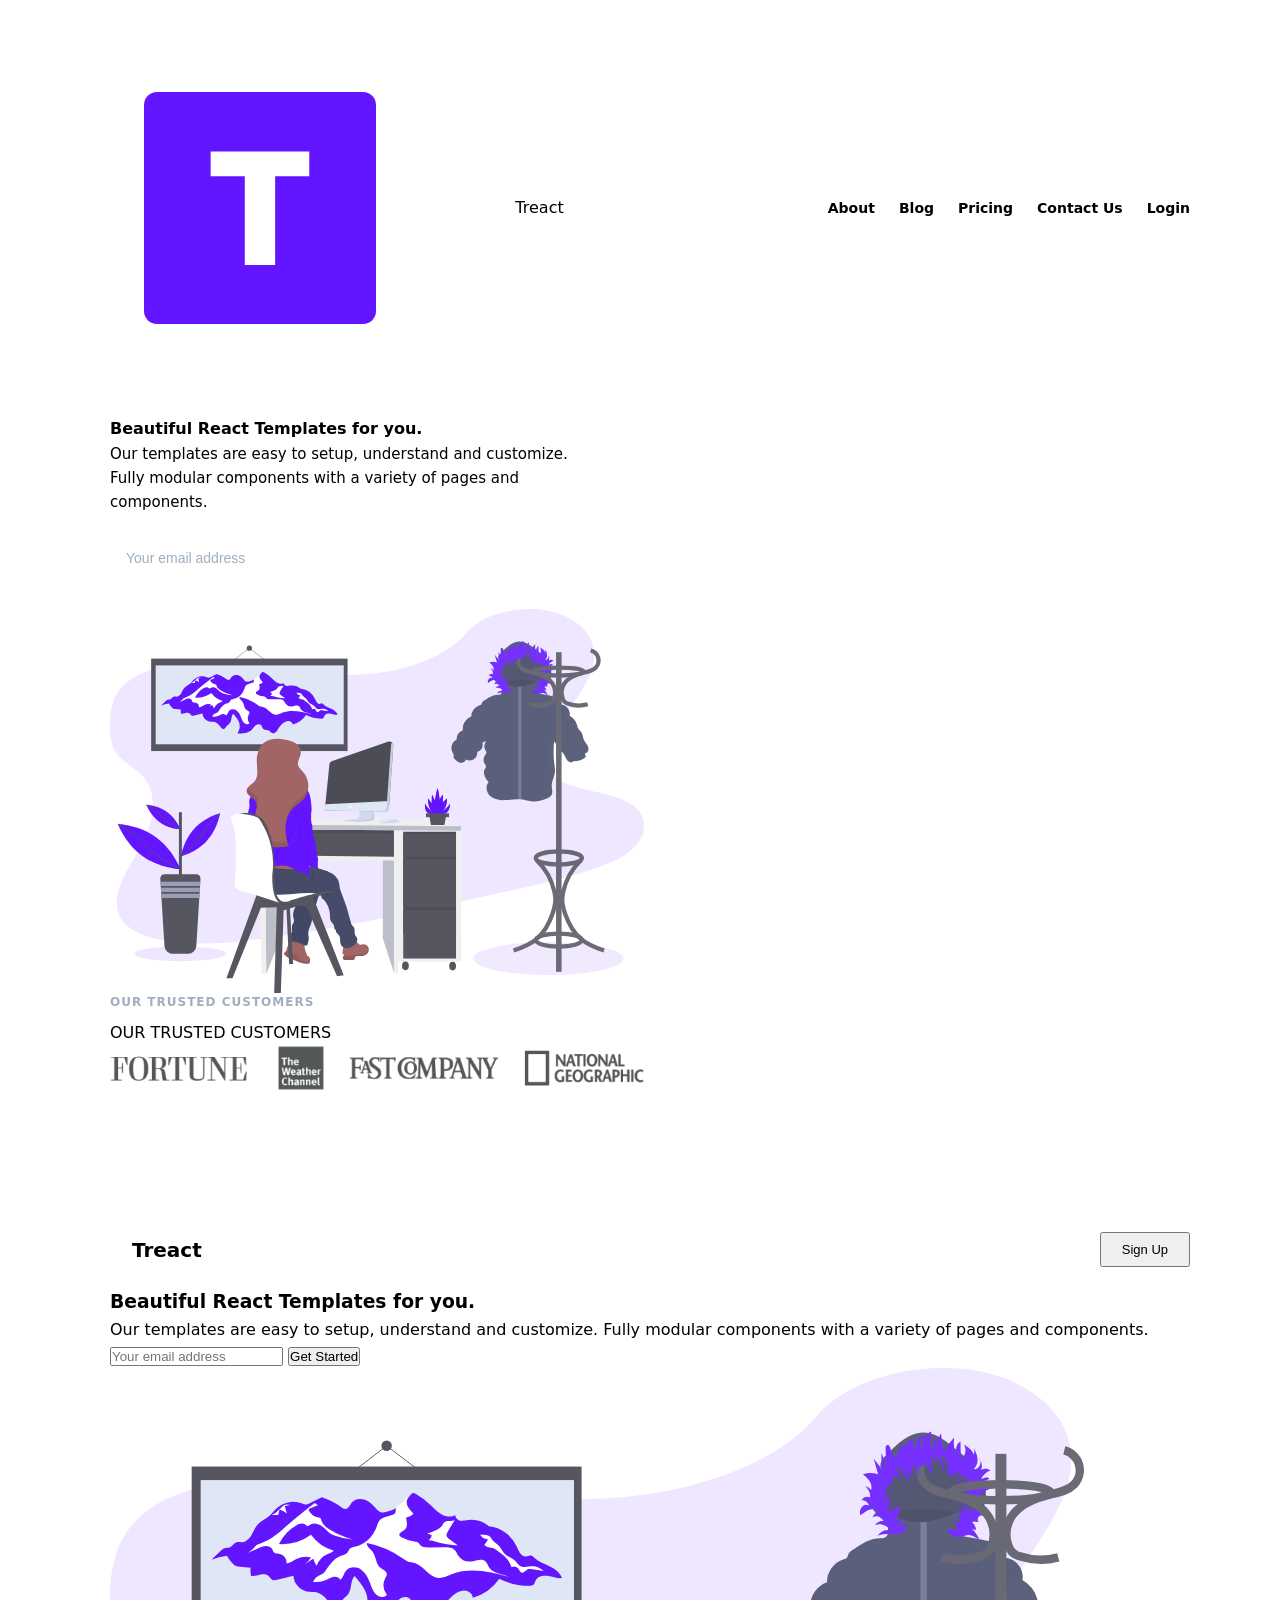
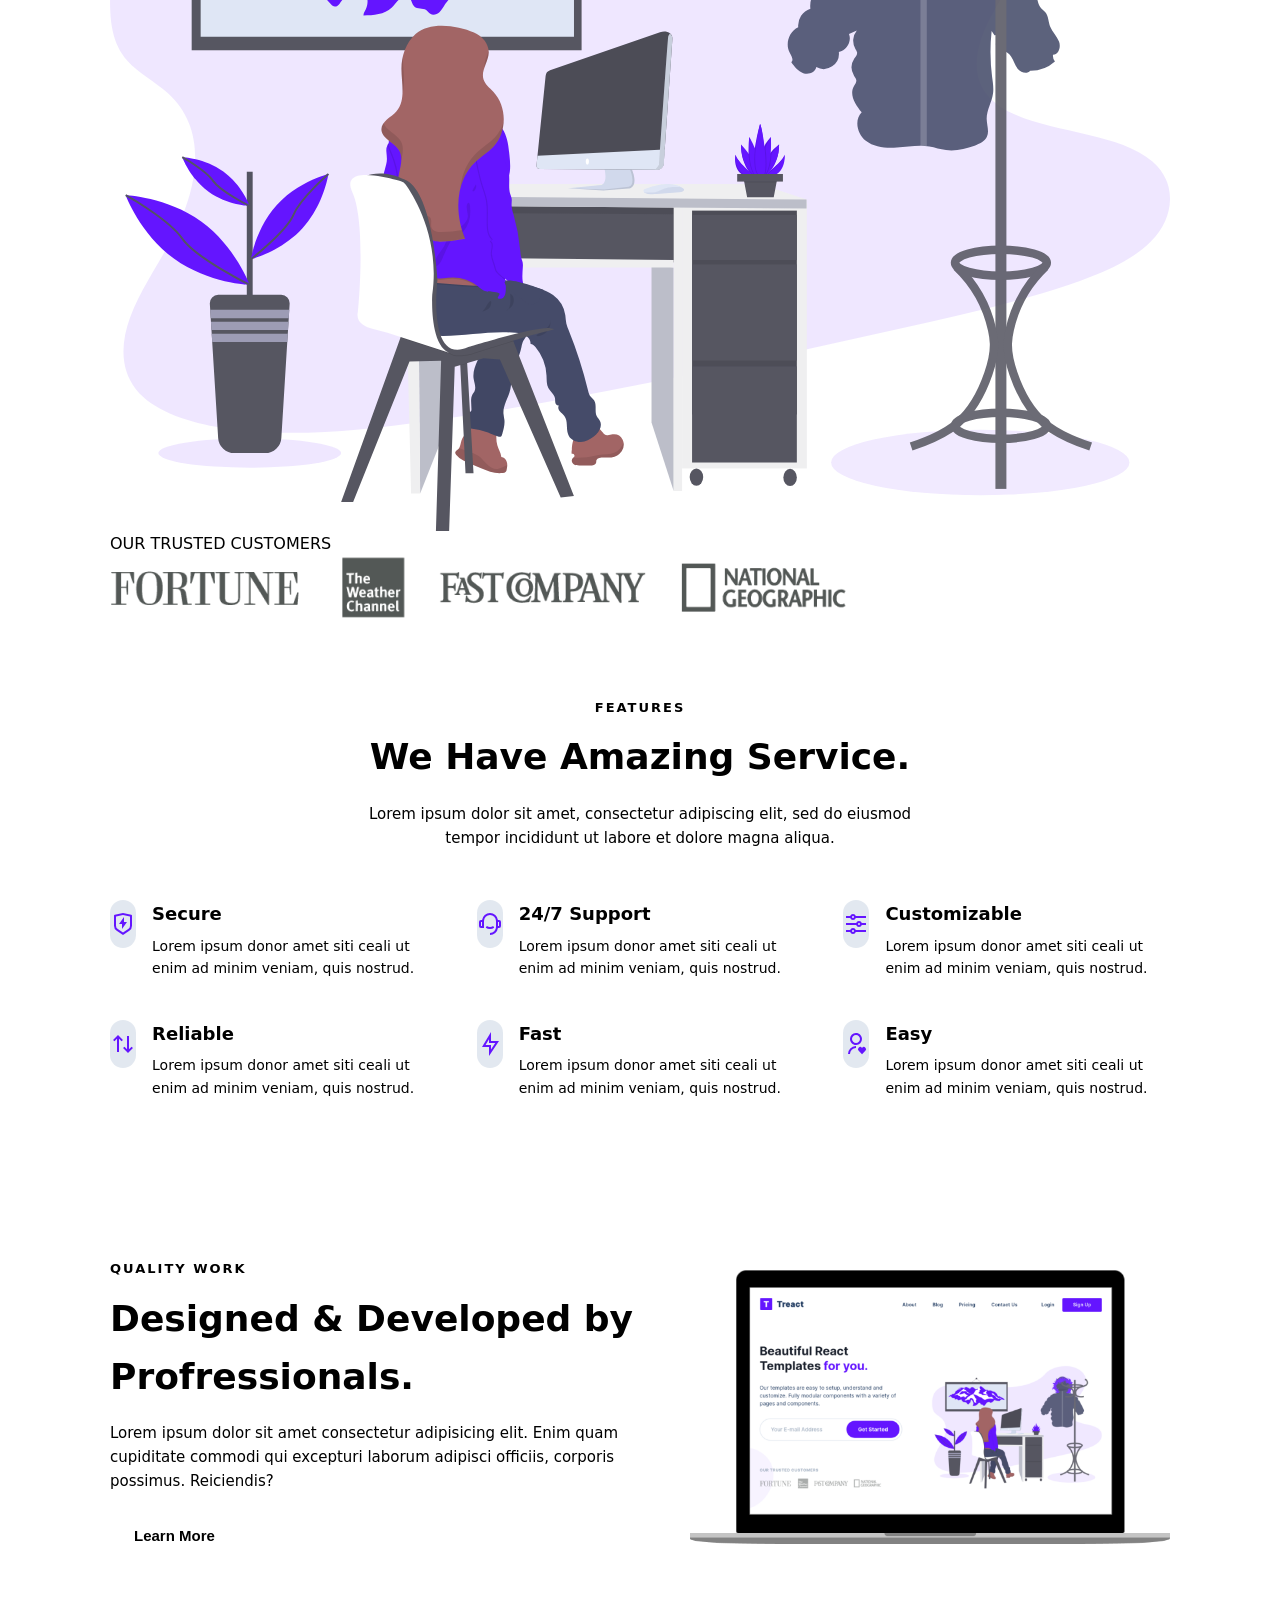
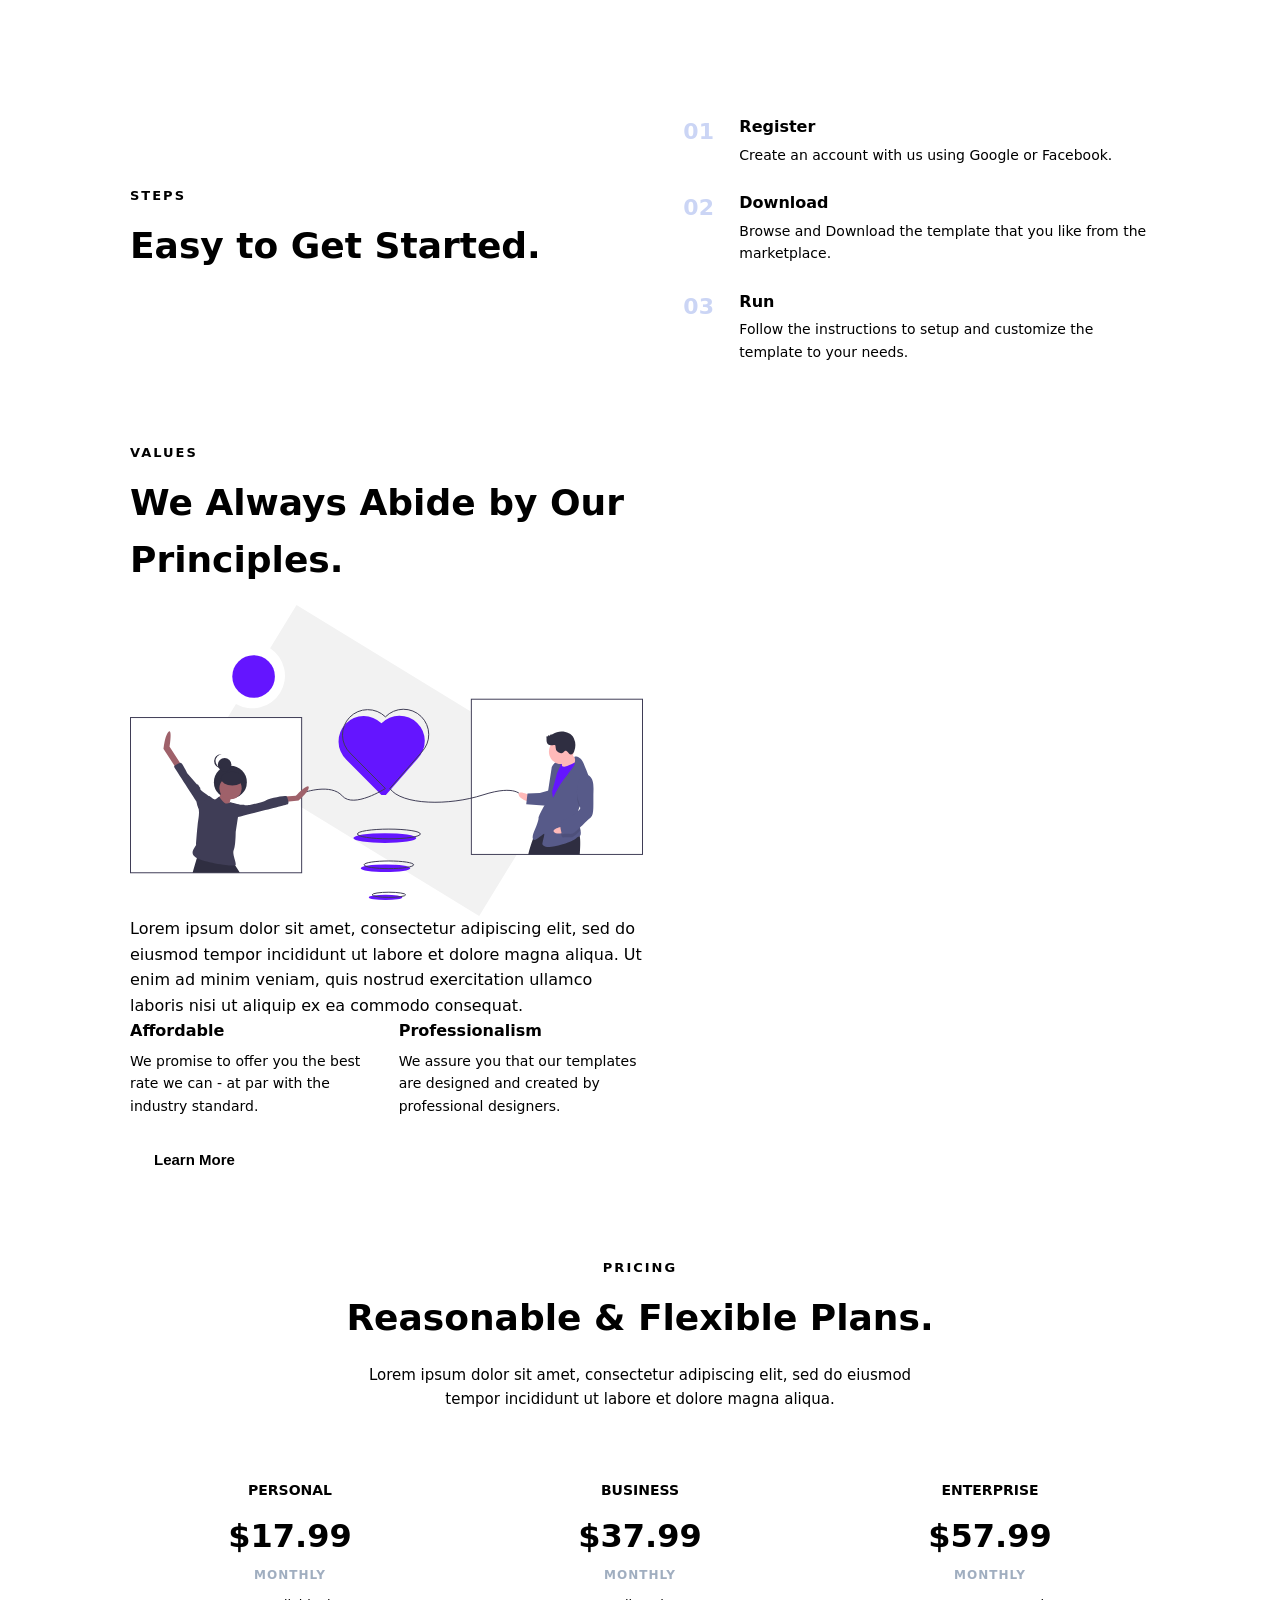
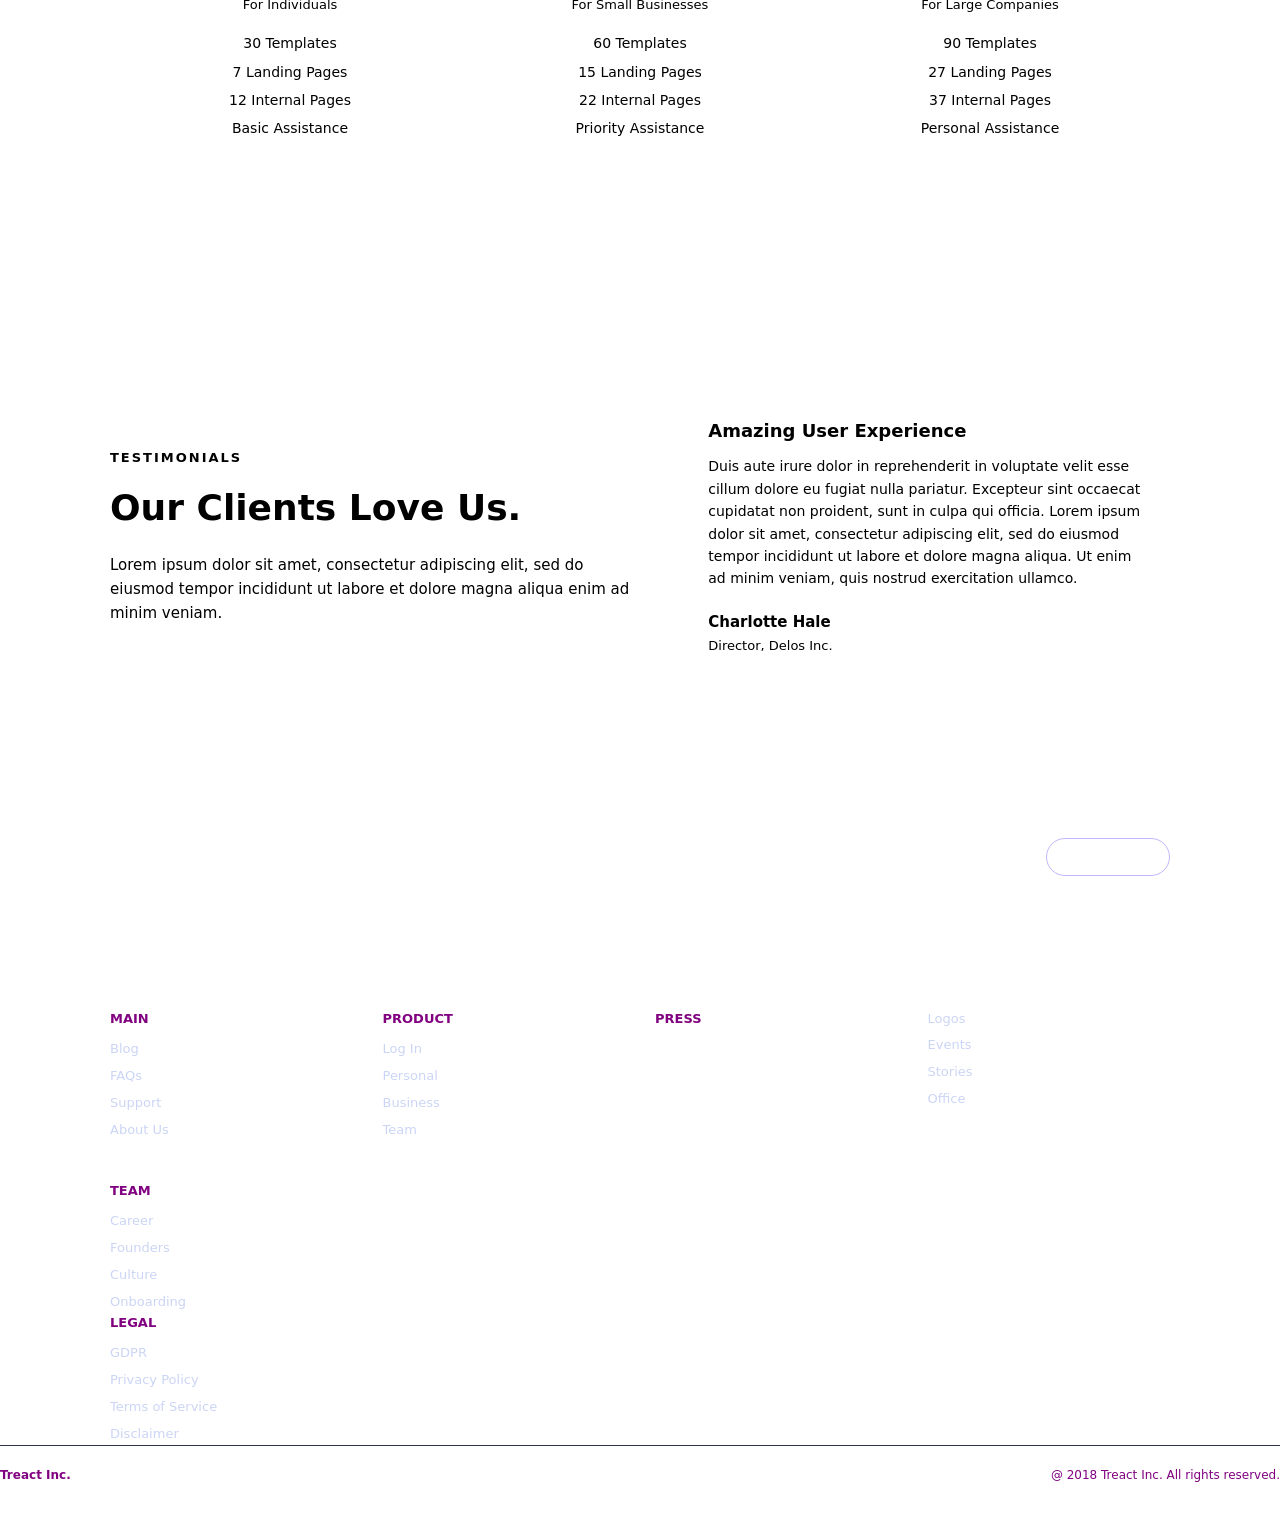
==== index.html @ 7693a781 "Update to final project" ====
<!DOCTYPE html>
<html lang="en">

<head>
    <meta charset="UTF-8">
    <meta http-equiv="X-UA-Compatible" content="IE=edge">
    <meta name="viewport" content="width=device-width, initial-scale=1.0">
    <link rel="stylesheet" href="style.css">
    <link rel="stylesheet" href="https://pro.fontawesome.com/releases/v5.10.0/css/all.css"
        integrity="sha384-AYmEC3Yw5cVb3ZcuHtOA93w35dYTsvhLPVnYs9eStHfGJvOvKxVfELGroGkvsg+p" crossorigin="anonymous">
</head>

<body>
    <section id="landing" class="hero">
        <nav>
            <div class="container nav">
               <div class="nav-left">
                 <div class="nav-logo-mark"></div>
                  <img src="assets/logo.2c489fc453a1783cbadacf914efa3df6.svg" alt="Treact Logo">
                </div>
                <span>Treact</span>

                 <div class="nav-links">
                 <div class="nav-auth">
                  <button class="btn-primary">Sign Up</button>
                 </div>
                     <a href="#">About</a>
                     <a href="#">Blog</a>
                     <a href="#">Pricing</a>
                     <a href="#">Contact Us</a>
                     <a href="#">Login</a>
                 </div>
            </div>
        </nav>
        <header>
            <section class="hero">
                <div class="container hero-inner">
                    <section id="header">
                        <div class="hero-left">
                            <h1 class="hero__title">
                              Beautiful React Templates<span> for you.</span>
                            </h1>

                            <p class="hero-text">
                              Our templates are easy to setup, understand and customize. 
                              Fully modular components with a variety of pages and
                              components.  
                            </p>
                            
                            <div class="hero-form">
                                <input class="hero-input" type="email" placeholder="Your email address">
                                <button class="btn-primary">Get Started</button>
                            </div>
                        </div>
                        <div class="hero__right">
                            <img src="assets/design-illustration-2.6da6a00b20c07c4a9b65d1870679e1b8.svg" alt="Header Image">
                        </div>

                        <div class="hero-customers-label">Our Trusted Customers</div>
                        <div class="hero-customers-bar">

                        <p> 
                        OUR TRUSTED CUSTOMERS
                        </p>
                        <div class="logos">
                            <img src="assets/customers-logo-strip.680ac7c2e8ae28161d2c.png" alt="Customer Logo">                         
                        </div>
            </div>
        </header>
    </section>
    <main>
        <section id="features">

  <header>
    <div class="container nav">
      <div class="nav-left">
        <div class="nav-logo-mark"></div>
        
        <span>Treact</span>
      </div>
     
       
      </nav>
      <div class="nav-auth">
        <button class="btn-secondary" style="padding:8px 20px;font-size:13px;">Sign Up</button>
      </div>
    </div>
  </header>
        <header>
            <div class="container">
                <div class="row">
                    <section id="header">
                        <div class="header__content">
                            <h1 class="header__title">
                            <h1>Beautiful React Templates<span> for you.</span></h1>
                            </h1>

                            <p>
                              Our templates are easy to setup, understand and customize. 
                              Fully modular components with a variety of pages and
                              components.  
                            </p>
                            
                            <div class="email-box">
                                <input type="email" placeholder="Your email address">
                                <button>Get Started</button>
                            </div>
                        </div>
                        <div class="header__image">
                            <img src="assets/design-illustration-2.6da6a00b20c07c4a9b65d1870679e1b8.svg" alt="Header Image">
                        </div>

                        <div class="trusted">

                        <p> 
                        OUR TRUSTED CUSTOMERS
                        </p>
                        <div class="logos">
                            <img src="/assets/customers-logo-strip.680ac7c2e8ae28161d2c.png" alt="Airbnb Logo">
                        </div>                
                    </div>
        </header>
    </section>

  <!-- FEATURES -->
  <section class="features">
    <div class="container">
      <div class="features-header">
        <div class="section-label">FEATURES</div>
        <h2 class="section-title">We Have Amazing Service.</h2>
        <p class="section-description">
          Lorem ipsum dolor sit amet, consectetur adipiscing elit, sed do eiusmod tempor incididunt ut labore et dolore magna aliqua.
        </p>
      </div>

      <div class="features-grid">

        <!-- Secure -->
         <div class="feature-card">
          <div class="icon-circle">
            <img src="assets/shield-icon.daefe14b320b14fbd9cbd18908ac93ec.svg" alt="secure logo">
          </div>
          <div class="feature-text">
            <h4>Secure</h4>
            <p>Lorem ipsum donor amet siti ceali ut enim ad minim veniam, quis nostrud.</p>
          </div>
        </div>

        <!-- 24/7 Support -->
        <div class="feature-card">
          <div class="icon-circle">
            <img src="assets/support-icon.f9253ffa8cb6ffde5bbaa05eb5136375.svg" alt="24/7 support">
          </div>
          <div class="feature-text">
            <h4>24/7 Support</h4>
            <p>Lorem ipsum donor amet siti ceali ut enim ad minim veniam, quis nostrud.</p>
          </div>
        </div>

        <!-- Customizable -->
        <div class="feature-card">
          <div class="icon-circle">
            <img src="assets/customize-icon.367468c90fd796009b97fbfba67b2c6a.svg" alt="Customizable">
          </div>
          <div class="feature-text">
            <h4>Customizable</h4>
            <p>Lorem ipsum donor amet siti ceali ut enim ad minim veniam, quis nostrud.</p>
          </div>
        </div>

        <!-- Reliable -->
        <div class="feature-card">
          <div class="icon-circle">
            <img src="assets/reliable-icon.1367510a8f0a1bec76dc425d25f92f43.svg" alt="Reliable">
          </div>
          <div class="feature-text">
            <h4>Reliable</h4>
            <p>Lorem ipsum donor amet siti ceali ut enim ad minim veniam, quis nostrud.</p>
          </div>
        </div>

        <!-- Fast -->
        <div class="feature-card">
          <div class="icon-circle">
            <img src="assets/fast-icon.dbb971a73d4805d2fc3bcdacdb55beba.svg" alt="Fast">
          </div>
          <div class="feature-text">
            <h4>Fast</h4>
            <p>Lorem ipsum donor amet siti ceali ut enim ad minim veniam, quis nostrud.</p>
          </div>
        </div>

        <!-- Easy -->
        <div class="feature-card">
          <div class="icon-circle">
            <img src="assets/simple-icon.673b7e1750b2a4ef32907fc164828d00.svg" alt="Easy">
          </div>
          <div class="feature-text">
            <h4>Easy</h4>
            <p>Lorem ipsum donor amet siti ceali ut enim ad minim veniam, quis nostrud.</p>
          </div>
        </div>
      </div>
    </div>
  </section>

        </section>

         <section class="quality">
    <div class="container quality-inner">
      <div class="quality-text">
        <div class="section-label">QUALITY WORK</div>
        <h2 class="section-title">Designed &amp; Developed by Profressionals.</h2>
        <p class="section-description">
          Lorem ipsum dolor sit amet consectetur adipisicing elit. Enim quam cupiditate commodi qui excepturi laborum adipisci officiis, corporis possimus. Reiciendis?
        </p>
        <button class="btn-outline">Learn More</button>
      </div>
      <div class="quality-image">
      <img src="assets/hero-screenshot-2.241aac1fbc66db29d873.png">
    </div>
  </section>

        <section id="steps">
            <div class="container">
  <section class="steps">
    <div class="container steps-inner">
      <div class="steps-header">
        <div class="section-label">STEPS</div>
        <h2 class="section-title">Easy to Get Started.</h2>
        <p class="section-description">
          <!-- optional supporting text, left blank to match your copy -->
        </p>
      </div>
      <div class="steps-list">
        <div class="step-item">
          <div class="step-number">01</div>
          <div class="step-text">
            <h4>Register</h4>
            <p>Create an account with us using Google or Facebook.</p>
          </div>
        </div>
        <div class="step-item">
          <div class="step-number">02</div>
          <div class="step-text">
            <h4>Download</h4>
            <p>Browse and Download the template that you like from the marketplace.</p>
          </div>
        </div>
        <div class="step-item">
          <div class="step-number">03</div>
          <div class="step-text">
            <h4>Run</h4>
            <p>Follow the instructions to setup and customize the template to your needs.</p>
          </div>
        </div>
      </div>
    </div>
  </section>

        <section id="values">
  <div class="container values-inner">
      <div class="values-main">
        <div class="section-label">VALUES</div>
        <h2 class="section-title">We Always Abide by Our Principles.</h2>
        <img src="assets/love-illustration.c759090fa833369ad6ffb6eb19cacb3e.svg" alt="love">
        <p> Lorem ipsum dolor sit amet, consectetur adipiscing elit, sed do eiusmod tempor incididunt ut labore et dolore magna aliqua. Ut enim ad minim veniam, quis nostrud exercitation ullamco laboris nisi ut aliquip ex ea commodo consequat.
        </p>
        <div class="values-grid">
          <div class="value-card">
            <h4>Affordable</h4>
            <p>We promise to offer you the best rate we can - at par with the industry standard.</p>
          </div>
          <div class="value-card">
            <h4>Professionalism</h4>
            <p>We assure you that our templates are designed and created by professional designers.</p>
          </div>
        </div>
        <button class="btn-outline">Learn More</button>
      </div>
    </div>
  </section>

  <section id="pricing" class="pricing">
            <div class="container">
 <div class="pricing-header">
        <div class="section-label">pricing</div>
        <h2 class="section-title">Reasonable &amp; Flexible Plans.</h2>
        <p class="section-description">
          Lorem ipsum dolor sit amet, consectetur adipiscing elit, sed do eiusmod tempor incididunt ut labore et dolore magna aliqua.
        </p>
      </div>

      <div class="pricing-grid">
        <!-- PERSONAL -->
        <div class="price-card">
          <div class="price-plan">PERSONAL</div>
          <div class="price-amount">$17.99</div>
          <div class="price-period">MONTHLY</div>
          <div class="price-tagline">For Individuals</div>
          <ul class="price-features">
            <li>30 Templates</li>
            <li>7 Landing Pages</li>
            <li>12 Internal Pages</li>
            <li>Basic Assistance</li>
          </ul>
          <button class="btn-primary">buy now</button>
        </div>

        <!-- BUSINESS -->
        <div class="price-card">
          <div class="price-plan">BUSINESS</div>
          <div class="price-amount">$37.99</div>
          <div class="price-period">MONTHLY</div>
          <div class="price-tagline">For Small Businesses</div>
          <ul class="price-features">
            <li>60 Templates</li>
            <li>15 Landing Pages</li>
            <li>22 Internal Pages</li>
            <li>Priority Assistance</li>
          </ul>
          <button class="btn-primary">buy now</button>
        </div>

        <!-- ENTERPRISE -->
        <div class="price-card">
          <div class="price-plan">ENTERPRISE</div>
          <div class="price-amount">$57.99</div>
          <div class="price-period">MONTHLY</div>
          <div class="price-tagline">For Large Companies</div>
          <ul class="price-features">
            <li>90 Templates</li>
            <li>27 Landing Pages</li>
            <li>37 Internal Pages</li>
            <li>Personal Assistance</li>
          </ul>
          <button class="btn-primary">buy now</button>
        </div>
      </div>
    </div>
  </section>

        </section>
   <section class="testimonials">
    <div class="container testimonials-inner">
      <div class="testimonials-header">
        <div class="section-label">testimonials</div>
        <h2 class="section-title">Our Clients Love Us.</h2>
        <p class="section-description">
          Lorem ipsum dolor sit amet, consectetur adipiscing elit, sed do eiusmod tempor incididunt ut labore et dolore magna aliqua enim ad minim veniam.
        </p>
      </div>
      <div class="testimonial-card">
        <div class="testimonial-title">Amazing User Experience</div>
        <p class="testimonial-body">
          Duis aute irure dolor in reprehenderit in voluptate velit esse cillum dolore eu fugiat nulla pariatur. Excepteur sint occaecat cupidatat non proident, sunt in culpa qui officia. Lorem ipsum dolor sit amet, consectetur adipiscing elit, sed do eiusmod tempor incididunt ut labore et dolore magna aliqua. Ut enim ad minim veniam, quis nostrud exercitation ullamco.
        </p>
        <div class="testimonial-author-name">Charlotte Hale</div>
        <div class="testimonial-author-role">Director, Delos Inc.</div>
      </div>
    </div>
  </section>

        </section>
        <section class="cta" id="start">
            <div class="container cta-inner">
            <div class="cta-text">Developers all over the world are happily using Treact.</div>
      <div class="cta-actions">
        <button class="btn-cta-light">Get Started</button>
        <button class="btn-cta-outline">Contact Us</button>
      </div>
    </div>
  </section>

    </main>
 <footer>
    <div class="container">
      <div class="footer-top">
        <div>
          <div class="footer-column-title">MAIN</div>
          <ul class="footer-links">
            <li><a href="assets/blog.html">Blog</a></li>
            <li><a href="assets/faqs.html">FAQs</a></li>
            <li><a href="assets/support.html">Support</a></li>
            <li><a href="assets/about-us.html">About Us</a></li>
          </ul>
       </div>

        <div>
         <div class="footer-column-title">PRODUCT</div>
          <ul class="footer-links">
            <li><a href="assets/log-in.html">Log In</a></li>
            <li><a href="assets/personal.html">Personal</a></li>
            <li><a href="assets/business.html">Business</a></li>
            <li><a href="assets/team.html">Team</a></li>
          </ul>
       </div>

   <div class="footer-column-title">PRESS</div>
          <ul class="footer-links">
            <li><a href="assets/logos.html">Logos</a></li>
            <li><a href="assets/events.html">Events</a></li>
            <li><a href="assets/stories.html">Stories</a></li>
            <li><a href="assets/office.html">Office</a></li>
          </ul>
        </div>
        
        <div>
       <div class="footer-column-title">TEAM</div>
       <ul class="footer-links">
        <li><a href="assets/career.html">Career</a></li>
        <li><a href="assets/founders.html">Founders</a></li>
        <li><a href="assets/culture.html">Culture</a></li>
        <li><a href="assets/onboarding.html">Onboarding</a></li>
     </ul>
   </div>

   <div class="footer-column-title">Legal</div>
        <ul class="footer-links">
          <li><a href="assets/gdpr.html">GDPR</a></li>
          <li><a href="assets/privacy-policy.html">Privacy Policy</a></li>
          <li><a href="assets/Terms of service.html">Terms of Service</a></li>
          <li><a href="assets/disclaimer.html">Disclaimer</a></li>
        </ul>
      </div>
    </div>    
        
    <div class="footer-bottom">
        <div class="footer-brand">Treact Inc.</div>
        <div>@ 2018 Treact Inc. All rights reserved.</div>
     </div>
   </div>
 </footer>

</body>
</html>
---- style.css ----
@import url('https://fonts.googleapis.com/css2?family=Inter:wght@100;200;300;400;500;600;700;800;900&display=swap');

* {
      box-sizing: border-box;
      margin: 0;
      padding: 0;
    }

    body {
      font-family: system-ui, -apple-system, BlinkMacSystemFont, "Segoe UI", sans-serif;
      color: var(--text-main);
      line-height: 1.6;
      background: #ffffff;
    }

    a {
      text-decoration: none;
      color: inherit;
    }

    img {
      max-width: 100%;
      display: block;
    }

    .container {
      max-width: 1100px;
      margin: 0 auto;
      padding: 0 20px;
    }

    .btn-primary {
      background: var(--primary);
      color: #fff;
      padding: 12px 28px;
      border-radius: 999px;
      border: none;
      font-weight: 600;
      cursor: pointer;
      font-size: 15px;
      transition: background 0.2s ease;
      display: inline-flex;
      align-items: center;
      justify-content: center;
    }

    .btn-primary:hover {
      background: #4b10c4;
    }

    .btn-outline {
      background: transparent;
      border-radius: 999px;
      border: 2px solid var(--primary);
      color: var(--primary);
      padding: 10px 24px;
      font-weight: 600;
      cursor: pointer;
      font-size: 15px;
      display: inline-flex;
      align-items: center;
      justify-content: center;
    }

    .section-label {
      color: var(--primary);
      font-weight: 700;
      letter-spacing: 2px;
      font-size: 13px;
      text-transform: uppercase;
      margin-bottom: 10px;
    }

    .section-title {
      font-size: 36px;
      font-weight: 800;
      color: var(--text-main);
      margin-bottom: 16px;
    }

    .section-description {
      color: var(--text-muted);
      font-size: 15px;
      max-width: 600px;
      margin-bottom: 40px;
    }

    /* NAVBAR */
    header {
      border-bottom: 1px solid var(--border-soft);
      background: #ffffff;
    }

    .nav {
      display: flex;
      align-items: center;
      justify-content: space-between;
      padding: 20px 0;
    }

    .nav-left {
      display: flex;
      align-items: center;
      gap: 10px;
      font-weight: 800;
      font-size: 20px;
      color: var(--text-main);
    }

    .nav-logo-mark {
      width: 32px;
      height: 32px;
      border-radius: 8px;
      background: var(--primary);
    }

    .nav-links {
      display: flex;
      align-items: center;
      gap: 24px;
      font-size: 14px;
      font-weight: 600;
      color: var(--text-muted);
    }

    .nav-links a:hover {
      color: var(--primary);
    }

    .nav-auth {
      display: flex;
      align-items: center;
      gap: 16px;
    }

    .nav-login {
      font-size: 14px;
      font-weight: 600;
      color: var(--text-muted);
      cursor: pointer;
    }

    .nav-login:hover {
      color: var(--primary);
    }

    /* HERO */
    .hero {
      padding: 60px 0 80px;
      background: #ffffff;
    }

    .hero-inner {
      display: grid;
      grid-template-columns: minmax(0, 1.1fr) minmax(0, 1fr);
      gap: 40px;
      align-items: center;
    }

    .hero-title {
      font-size: 42px;
      font-weight: 800;
      margin-bottom: 16px;
      color: var(--text-main);
    }

    .hero-text {
      color: var(--text-muted);
      font-size: 15px;
      margin-bottom: 24px;
      max-width: 480px;
    }

    .hero-form {
      display: flex;
      flex-wrap: wrap;
      gap: 10px;
      margin-bottom: 30px;
    }

    .hero-input {
      flex: 1 1 220px;
      min-width: 0;
      padding: 12px 16px;
      border-radius: 999px;
      border: 1px solid var(--border-soft);
      font-size: 14px;
      color: var(--text-main);
      outline: none;
    }

    .hero-input::placeholder {
      color: #a0aec0;
    }

    .hero-customers-label {
      font-size: 12px;
      font-weight: 700;
      letter-spacing: 1px;
      color: #a0aec0;
      text-transform: uppercase;
      margin-bottom: 8px;
    }

    .hero-customers-bar {
      height: 32px;
      border-radius: 999px;
      background: var(--bg-soft);
    }

    .hero-right {
      display: flex;
      align-items: center;
      justify-content: center;
    }

    .hero-right-placeholder {
      width: 100%;
      max-width: 420px;
      height: 260px;
      border-radius: 16px;
      background: var(--bg-soft);
      display: flex;
      align-items: center;
      justify-content: center;
      color: #a0aec0;
      font-size: 14px;
      border: 1px dashed var(--border-soft);
    }

    /* FEATURES */
    .features {
      padding: 80px 0;
      background: var(--bg-light);
    }

    .features-header {
      text-align: center;
      margin-bottom: 50px;
    }

    .features-header .section-description {
      margin: 0 auto;
    }

    .features-grid {
      display: grid;
      grid-template-columns: repeat(auto-fit, minmax(260px, 1fr));
      gap: 40px;
    }

    .feature-card {
      display: flex;
      align-items: flex-start;
      gap: 16px;
      text-align: left;
    }

    .icon-circle {
      width: 48px;
      height: 48px;
      border-radius: 999px;
      background: #e2e8f0;
      display: flex;
      align-items: center;
      justify-content: center;
    }

    .icon-circle svg {
      width: 26px;
      height: 26px;
      color: var(--primary);
    }

    .feature-text h4 {
      font-size: 18px;
      font-weight: 700;
      margin-bottom: 6px;
      color: var(--text-main);
    }

    .feature-text p {
      font-size: 14px;
      color: var(--text-muted);
    }

    /* QUALITY WORK */
    .quality {
      padding: 80px 0;
      background: #ffffff;
    }

    .quality-inner {
      display: grid;
      grid-template-columns: minmax(0, 1.1fr) minmax(0, 1fr);
      gap: 40px;
      align-items: center;
    }

    .quality-text .section-description {
      margin-bottom: 24px;
    }

    .quality-image {
      width: 100%;
      max-width: 480px;
      height: 280px;
      border-radius: 16px;
      background: var(--bg-soft);
      border: 1px dashed var(--border-soft);
      display: flex;
      align-items: center;
      justify-content: center;
      color: #a0aec0;
      font-size: 14px;
      margin-left: auto;
    }

    /* STEPS */
    .steps {
      padding: 80px 0;
      background: var(--bg-light);
    }

    .steps-inner {
      display: grid;
      grid-template-columns: minmax(0, 1.1fr) minmax(0, 1fr);
      gap: 40px;
      align-items: center;
    }

    .steps-header .section-description {
      margin-bottom: 0;
    }

    .steps-list {
      display: flex;
      flex-direction: column;
      gap: 24px;
    }

    .step-item {
      display: flex;
      gap: 16px;
      align-items: flex-start;
    }

    .step-number {
      font-size: 22px;
      font-weight: 700;
      color: #cbd5f5;
      min-width: 40px;
    }

    .step-text h4 {
      font-size: 16px;
      font-weight: 700;
      margin-bottom: 4px;
    }

    .step-text p {
      font-size: 14px;
      color: var(--text-muted);
    }

    /* VALUES */
    .values {
      padding: 80px 0;
      background: #ffffff;
    }

    .values-inner {
      display: grid;
      grid-template-columns: minmax(0, 1.1fr) minmax(0, 1fr);
      gap: 40px;
      align-items: flex-start;
    }

    .values-main .section-description {
      margin-bottom: 24px;
    }

    .values-grid {
      display: grid;
      grid-template-columns: repeat(auto-fit, minmax(220px, 1fr));
      gap: 24px;
      margin-bottom: 24px;
    }

    .value-card h4 {
      font-size: 16px;
      font-weight: 700;
      margin-bottom: 6px;
    }

    .value-card p {
      font-size: 14px;
      color: var(--text-muted);
    }

    /* PRICING */
    .pricing {
      padding: 80px 0;
      background: var(--bg-light);
      text-align: center;
    }

    .pricing-header .section-description {
      margin: 0 auto 40px;
    }

    .pricing-grid {
      display: grid;
      grid-template-columns: repeat(auto-fit, minmax(260px, 1fr));
      gap: 30px;
    }

    .price-card {
      background: #ffffff;
      border-radius: 12px;
      border: 1px solid var(--border-soft);
      padding: 28px 24px;
      display: flex;
      flex-direction: column;
      align-items: center;
      text-align: center;
    }

    .price-plan {
      font-size: 14px;
      font-weight: 700;
      text-transform: uppercase;
      color: var(--text-muted);
      margin-bottom: 10px;
    }

    .price-amount {
      font-size: 32px;
      font-weight: 800;
      color: var(--text-main);
      margin-bottom: 4px;
    }

    .price-period {
      font-size: 12px;
      font-weight: 700;
      letter-spacing: 1px;
      text-transform: uppercase;
      color: #a0aec0;
      margin-bottom: 10px;
    }

    .price-tagline {
      font-size: 13px;
      color: var(--text-muted);
      margin-bottom: 16px;
    }

    .price-features {
      list-style: none;
      font-size: 14px;
      color: var(--text-main);
      margin-bottom: 20px;
    }

    .price-features li + li {
      margin-top: 6px;
    }

    /* TESTIMONIALS */
    .testimonials {
      padding: 80px 0;
      background: #ffffff;
    }

    .testimonials-inner {
      display: grid;
      grid-template-columns: minmax(0, 1.1fr) minmax(0, 1fr);
      gap: 40px;
      align-items: center;
    }

    .testimonials-header .section-description {
      margin-bottom: 0;
    }

    .testimonial-card {
      background: #ffffff;
      border-radius: 12px;
      border: 1px solid var(--border-soft);
      padding: 28px 24px;
    }

    .testimonial-title {
      font-size: 18px;
      font-weight: 700;
      margin-bottom: 10px;
    }

    .testimonial-body {
      font-size: 14px;
      color: var(--text-muted);
      margin-bottom: 20px;
    }

    .testimonial-author-name {
      font-size: 15px;
      font-weight: 700;
      margin-bottom: 2px;
    }

    .testimonial-author-role {
      font-size: 13px;
      color: var(--text-muted);
    }

    /* CTA */
    .cta {
      padding: 60px 0;
      background: var(--primary);
      color: #ffffff;
    }

    .cta-inner {
      display: flex;
      flex-wrap: wrap;
      align-items: center;
      justify-content: space-between;
      gap: 20px;
    }

    .cta-text {
      font-size: 20px;
      font-weight: 700;
      max-width: 520px;
    }

    .cta-actions {
      display: flex;
      gap: 16px;
      flex-wrap: wrap;
    }

    .btn-cta-light {
      background: #ffffff;
      color: var(--primary);
      border-radius: 999px;
      padding: 10px 24px;
      font-weight: 600;
      font-size: 14px;
      border: none;
      cursor: pointer;
    }

    .btn-cta-outline {
      background: transparent;
      color: #ffffff;
      border-radius: 999px;
      padding: 10px 24px;
      font-weight: 600;
      font-size: 14px;
      border: 1px solid #c4b5fd;
      cursor: pointer;
    }

    /* FOOTER */
    footer {
      background: var(--dark);
      color: purple;
      padding: 60px 0 30px;
    }

    .footer-top {
      display: grid;
      grid-template-columns: repeat(auto-fit, minmax(140px, 1fr));
      gap: 30px;
      margin-bottom: 40px;
    }

    .footer-column-title {
      font-size: 13px;
      font-weight: 700;
      text-transform: uppercase;
      margin-bottom: 10px;
    }

    .footer-links {
      list-style: none;
      font-size: 13px;
    }

    .footer-links li + li {
      margin-top: 6px;
    }

    .footer-links a {
      color: #cbd5f5;
    }

    .footer-links a:hover {
      color: #ffffff;
    }

    .footer-bottom {
      border-top: 1px solid #2d3748;
      padding-top: 20px;
      font-size: 12px;
      color: purple;
      display: flex;
      flex-wrap: wrap;
      justify-content: space-between;
      gap: 10px;
      align-items: center;
    }

    .footer-brand {
      font-weight: 700;
      color: purple;
    }

    @media (max-width: 900px) {
      .hero-inner,
      .quality-inner,
      .steps-inner,
      .values-inner,
      .testimonials-inner {
        grid-template-columns: minmax(0, 1fr);
      }

      .hero-right,
      .quality-image {
        order: -1;
      }

      .nav-links {
        display: none;
      }
    }
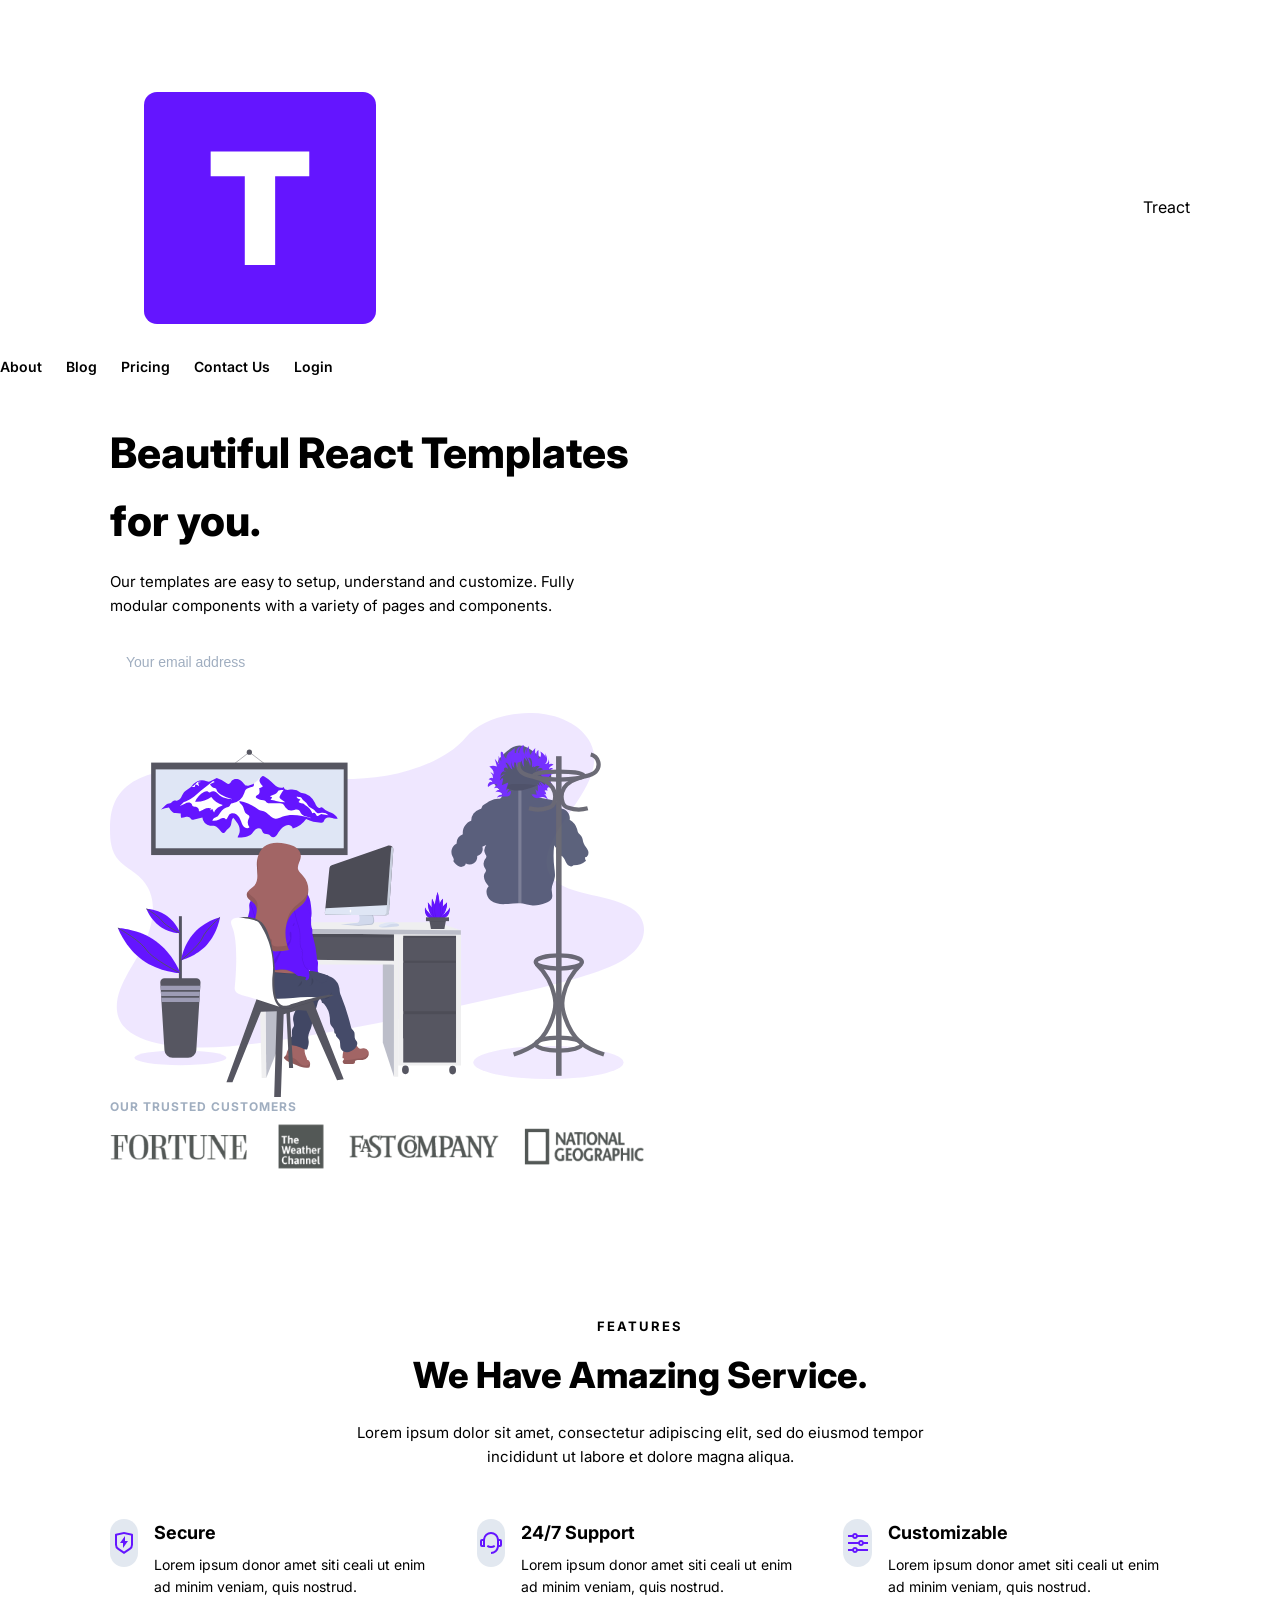
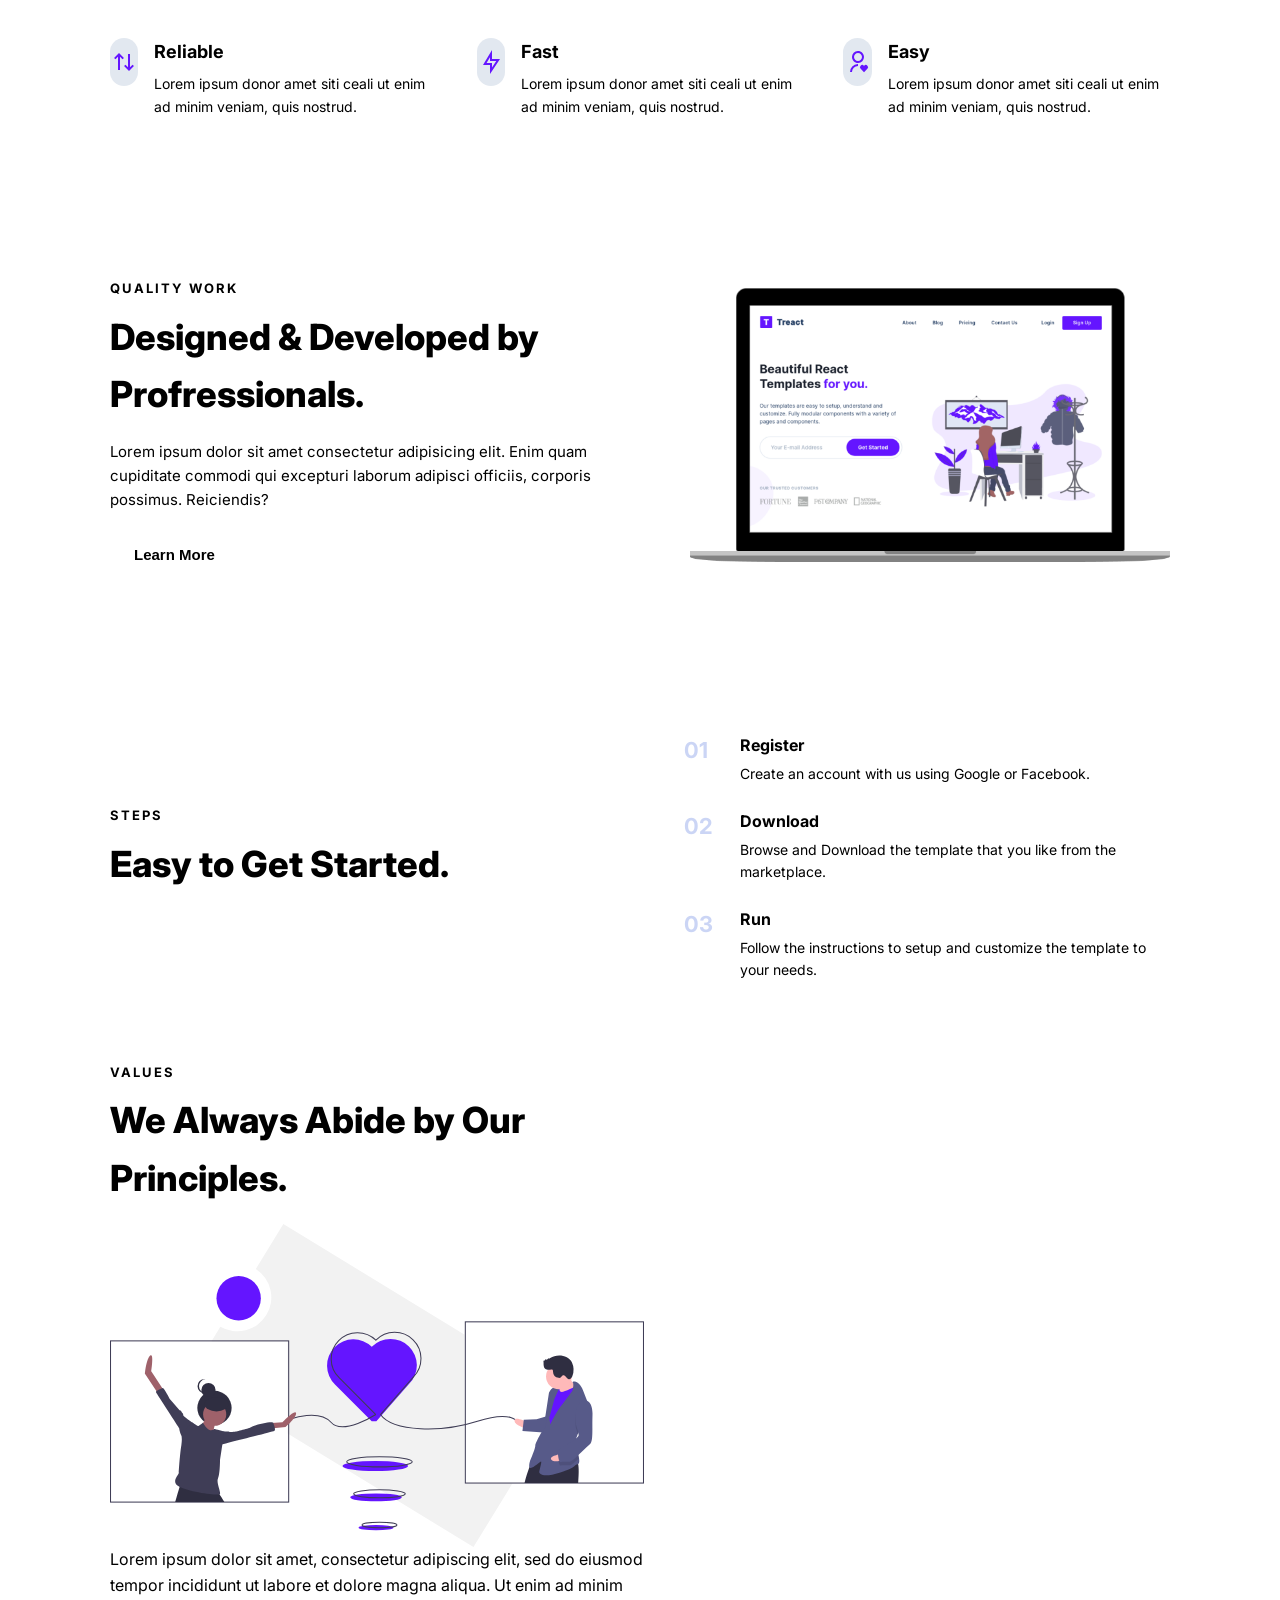
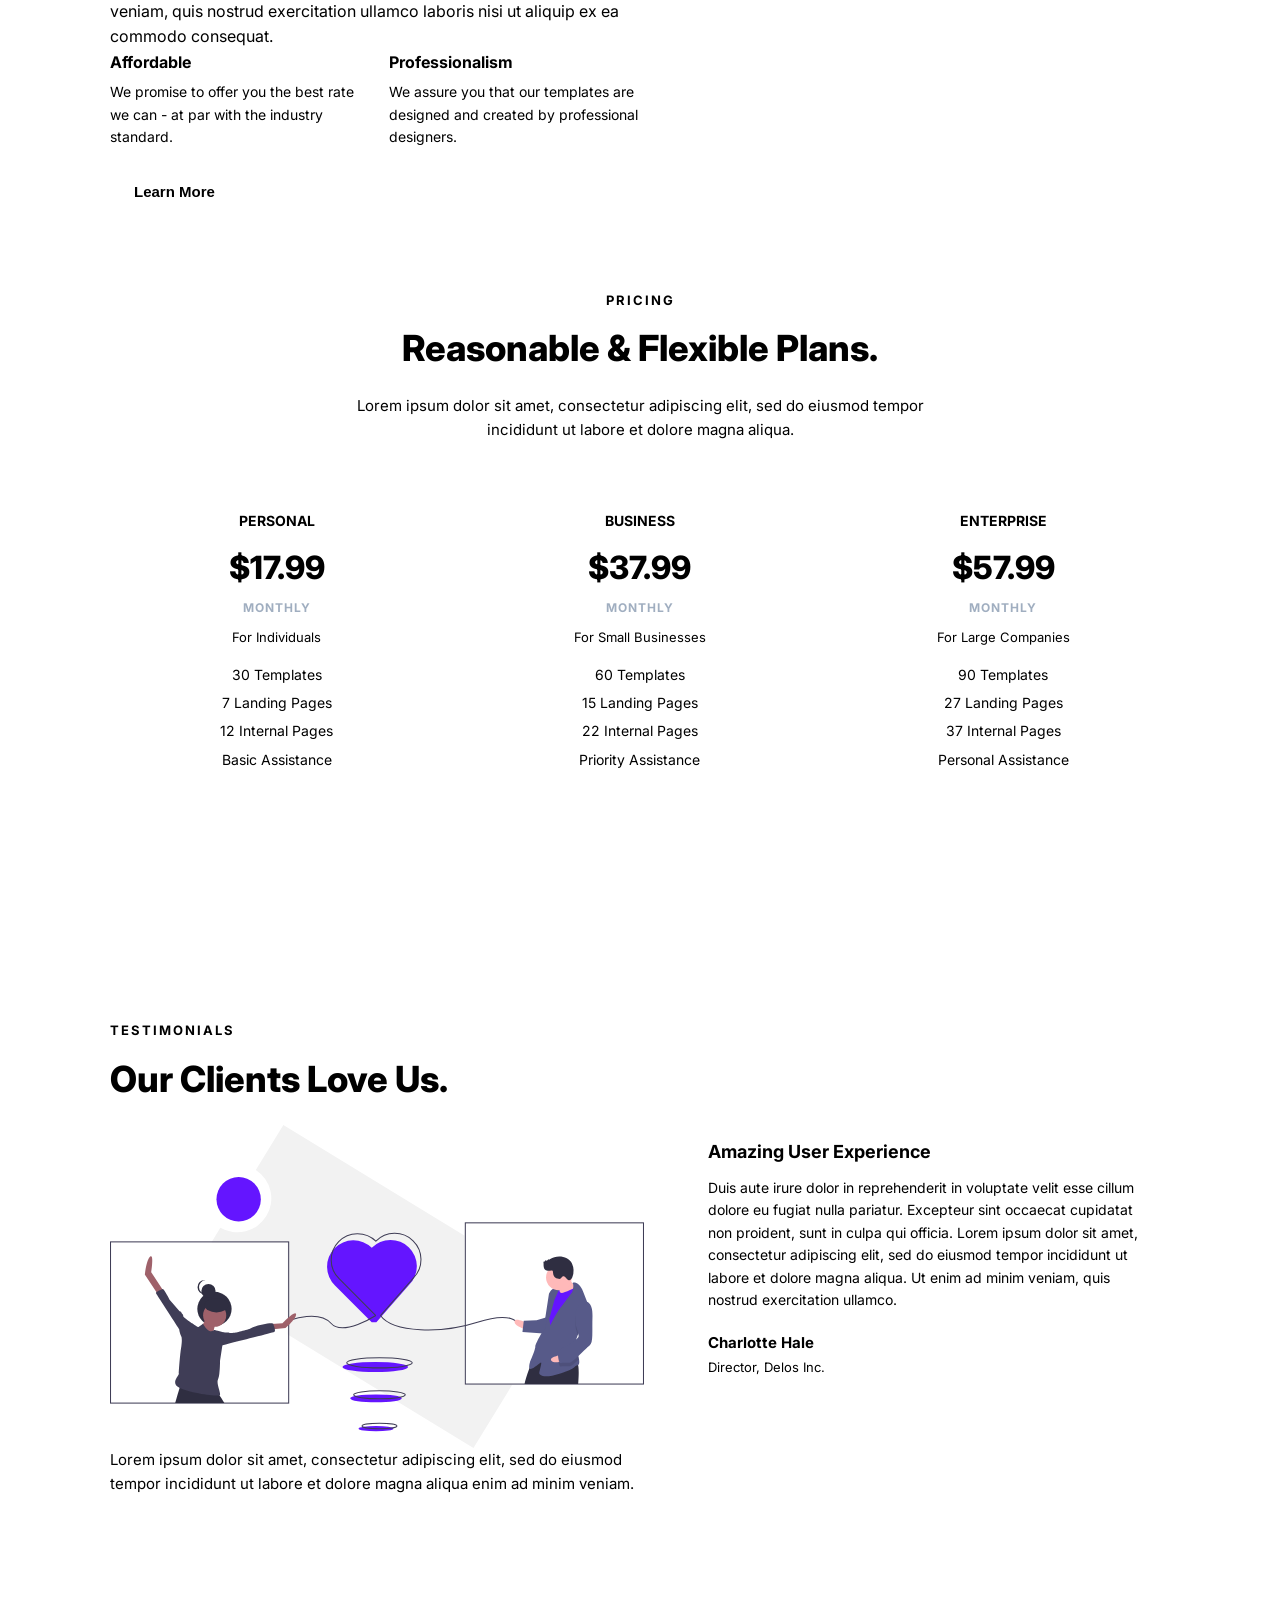
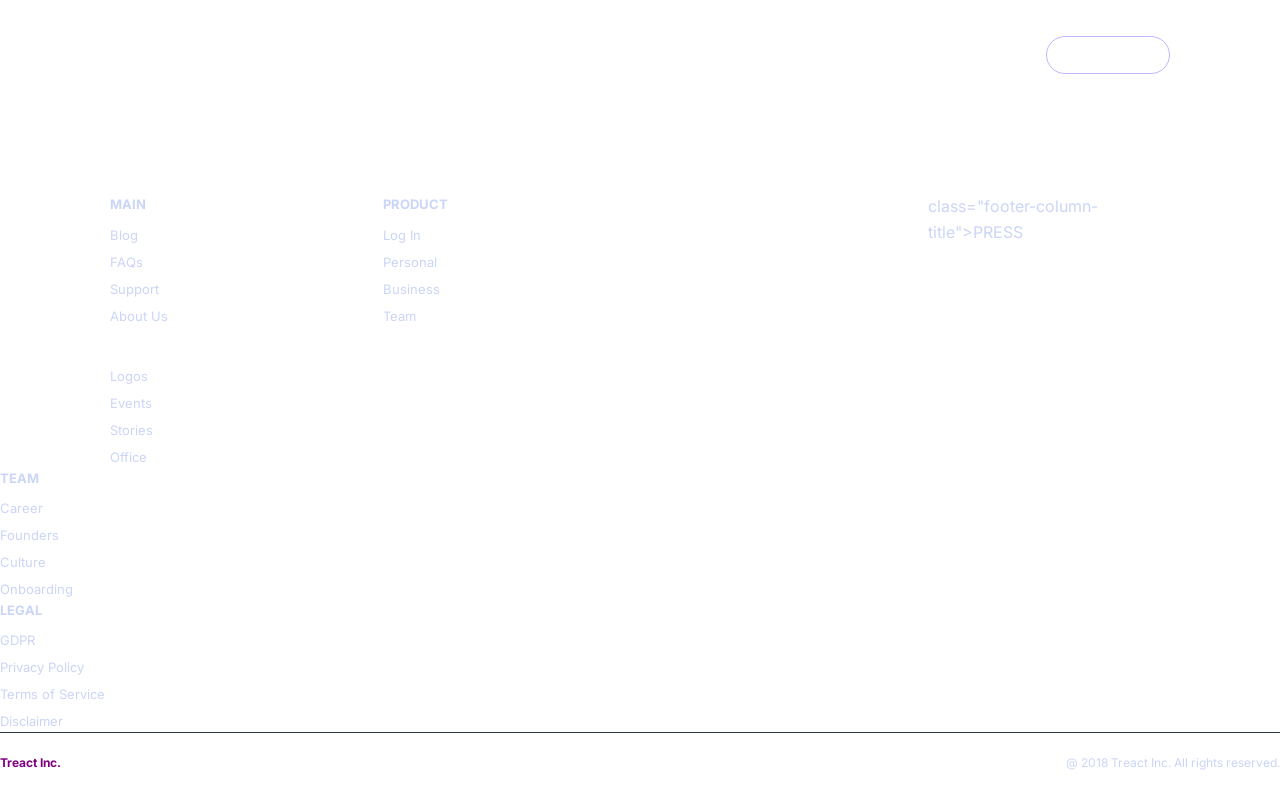
==== commit 015b2c5e: "Update 2" ====
--- a/index.html
+++ b/index.html
@@ -19,27 +19,29 @@
                   <img src="assets/logo.2c489fc453a1783cbadacf914efa3df6.svg" alt="Treact Logo">
                 </div>
                 <span>Treact</span>
+              </div>
 
                  <div class="nav-links">
-                 <div class="nav-auth">
-                  <button class="btn-primary">Sign Up</button>
-                 </div>
                      <a href="#">About</a>
                      <a href="#">Blog</a>
                      <a href="#">Pricing</a>
                      <a href="#">Contact Us</a>
                      <a href="#">Login</a>
                  </div>
+
+                </div class="nav-auth">
+                  <button class="btn-primary">Sign Up</button>
+                </div>
+              </div>
             </div>
-        </nav>
-        <header>
-            <section class="hero">
-                <div class="container hero-inner">
-                    <section id="header">
-                        <div class="hero-left">
-                            <h1 class="hero__title">
-                              Beautiful React Templates<span> for you.</span>
-                            </h1>
+          </nav>
+          <header>
+            <div class="container hero-inner">
+              <section id="header">
+                <div class="hero-left">
+                   <h1 class="hero-title">
+                      Beautiful React Templates<span> for you.</span>
+                   </h1>
 
                             <p class="hero-text">
                               Our templates are easy to setup, understand and customize. 
@@ -52,75 +54,19 @@
                                 <button class="btn-primary">Get Started</button>
                             </div>
                         </div>
-                        <div class="hero__right">
+                        <div class="heroright">
                             <img src="assets/design-illustration-2.6da6a00b20c07c4a9b65d1870679e1b8.svg" alt="Header Image">
                         </div>
 
                         <div class="hero-customers-label">Our Trusted Customers</div>
                         <div class="hero-customers-bar">
-
-                        <p> 
-                        OUR TRUSTED CUSTOMERS
-                        </p>
-                        <div class="logos">
-                            <img src="assets/customers-logo-strip.680ac7c2e8ae28161d2c.png" alt="Customer Logo">                         
-                        </div>
+                          <img src="assets/customers-logo-strip.680ac7c2e8ae28161d2c.png" alt="Customer Logo">
+                        </div>                       
             </div>
         </header>
     </section>
     <main>
-        <section id="features">
-
-  <header>
-    <div class="container nav">
-      <div class="nav-left">
-        <div class="nav-logo-mark"></div>
-        
-        <span>Treact</span>
-      </div>
-     
        
-      </nav>
-      <div class="nav-auth">
-        <button class="btn-secondary" style="padding:8px 20px;font-size:13px;">Sign Up</button>
-      </div>
-    </div>
-  </header>
-        <header>
-            <div class="container">
-                <div class="row">
-                    <section id="header">
-                        <div class="header__content">
-                            <h1 class="header__title">
-                            <h1>Beautiful React Templates<span> for you.</span></h1>
-                            </h1>
-
-                            <p>
-                              Our templates are easy to setup, understand and customize. 
-                              Fully modular components with a variety of pages and
-                              components.  
-                            </p>
-                            
-                            <div class="email-box">
-                                <input type="email" placeholder="Your email address">
-                                <button>Get Started</button>
-                            </div>
-                        </div>
-                        <div class="header__image">
-                            <img src="assets/design-illustration-2.6da6a00b20c07c4a9b65d1870679e1b8.svg" alt="Header Image">
-                        </div>
-
-                        <div class="trusted">
-
-                        <p> 
-                        OUR TRUSTED CUSTOMERS
-                        </p>
-                        <div class="logos">
-                            <img src="/assets/customers-logo-strip.680ac7c2e8ae28161d2c.png" alt="Airbnb Logo">
-                        </div>                
-                    </div>
-        </header>
-    </section>
 
   <!-- FEATURES -->
   <section class="features">
@@ -221,11 +167,9 @@
     </div>
   </section>
 
-        <section id="steps">
-            <div class="container">
-  <section class="steps">
-    <div class="container steps-inner">
-      <div class="steps-header">
+        <section class="steps" id="steps">
+            <div class="container steps-inner">
+        <div class="steps-header">
         <div class="section-label">STEPS</div>
         <h2 class="section-title">Easy to Get Started.</h2>
         <p class="section-description">
@@ -346,6 +290,7 @@
       <div class="testimonials-header">
         <div class="section-label">testimonials</div>
         <h2 class="section-title">Our Clients Love Us.</h2>
+        <img src="assets/love-illustration.c759090fa833369ad6ffb6eb19cacb3e.svg" alt="love">
         <p class="section-description">
           Lorem ipsum dolor sit amet, consectetur adipiscing elit, sed do eiusmod tempor incididunt ut labore et dolore magna aliqua enim ad minim veniam.
         </p>
@@ -396,8 +341,9 @@
           </ul>
        </div>
 
-   <div class="footer-column-title">PRESS</div>
-          <ul class="footer-links">
+       <div>
+         </div>class="footer-column-title">PRESS</div>
+         <ul class="footer-links">
             <li><a href="assets/logos.html">Logos</a></li>
             <li><a href="assets/events.html">Events</a></li>
             <li><a href="assets/stories.html">Stories</a></li>
@@ -406,8 +352,8 @@
         </div>
         
         <div>
-       <div class="footer-column-title">TEAM</div>
-       <ul class="footer-links">
+         <div class="footer-column-title">TEAM</div>
+        <ul class="footer-links">
         <li><a href="assets/career.html">Career</a></li>
         <li><a href="assets/founders.html">Founders</a></li>
         <li><a href="assets/culture.html">Culture</a></li>
@@ -415,7 +361,8 @@
      </ul>
    </div>
 
-   <div class="footer-column-title">Legal</div>
+        <div>
+        <div class="footer-column-title">Legal</div>
         <ul class="footer-links">
           <li><a href="assets/gdpr.html">GDPR</a></li>
           <li><a href="assets/privacy-policy.html">Privacy Policy</a></li>
--- a/style.css
+++ b/style.css
@@ -7,11 +7,11 @@
     }
 
     body {
-      font-family: system-ui, -apple-system, BlinkMacSystemFont, "Segoe UI", sans-serif;
-      color: var(--text-main);
+      font-family: 'Inter', system-ui, -apple-system, BlinkMacSystemsFONT, 'Segoe UI', Roboto, Helvetica, Arial, sans-serif;
+      Color: var(--text-main);
       line-height: 1.6;
-      background: #ffffff;
-    }
+      background: #ffffff
+   }
 
     a {
       text-decoration: none;
@@ -86,7 +86,7 @@
     }
 
     /* NAVBAR */
-    header {
+    .site-header {
       border-bottom: 1px solid var(--border-soft);
       background: #ffffff;
     }
@@ -566,7 +566,7 @@
     /* FOOTER */
     footer {
       background: var(--dark);
-      color: purple;
+      color: #cbd5f5;
       padding: 60px 0 30px;
     }
 
@@ -605,7 +605,7 @@
       border-top: 1px solid #2d3748;
       padding-top: 20px;
       font-size: 12px;
-      color: purple;
+      color: #cbd5f5;
       display: flex;
       flex-wrap: wrap;
       justify-content: space-between;
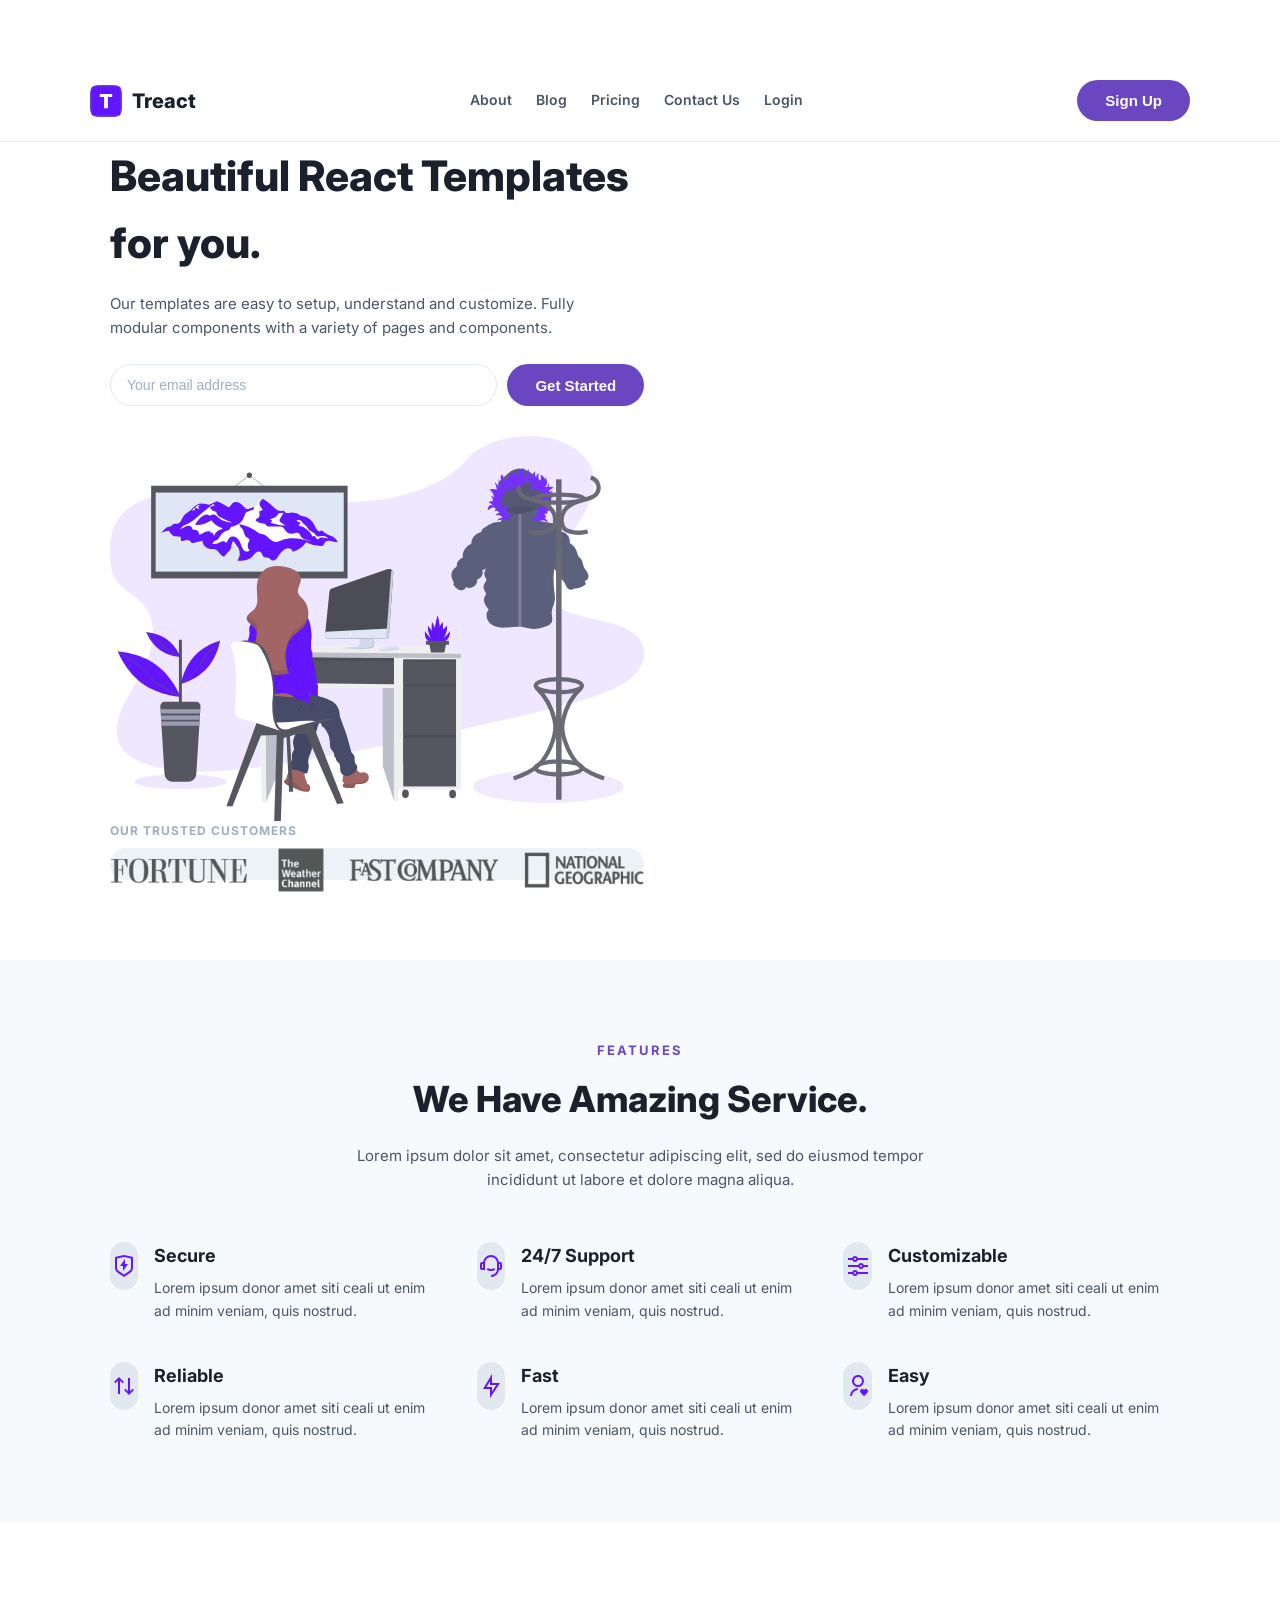
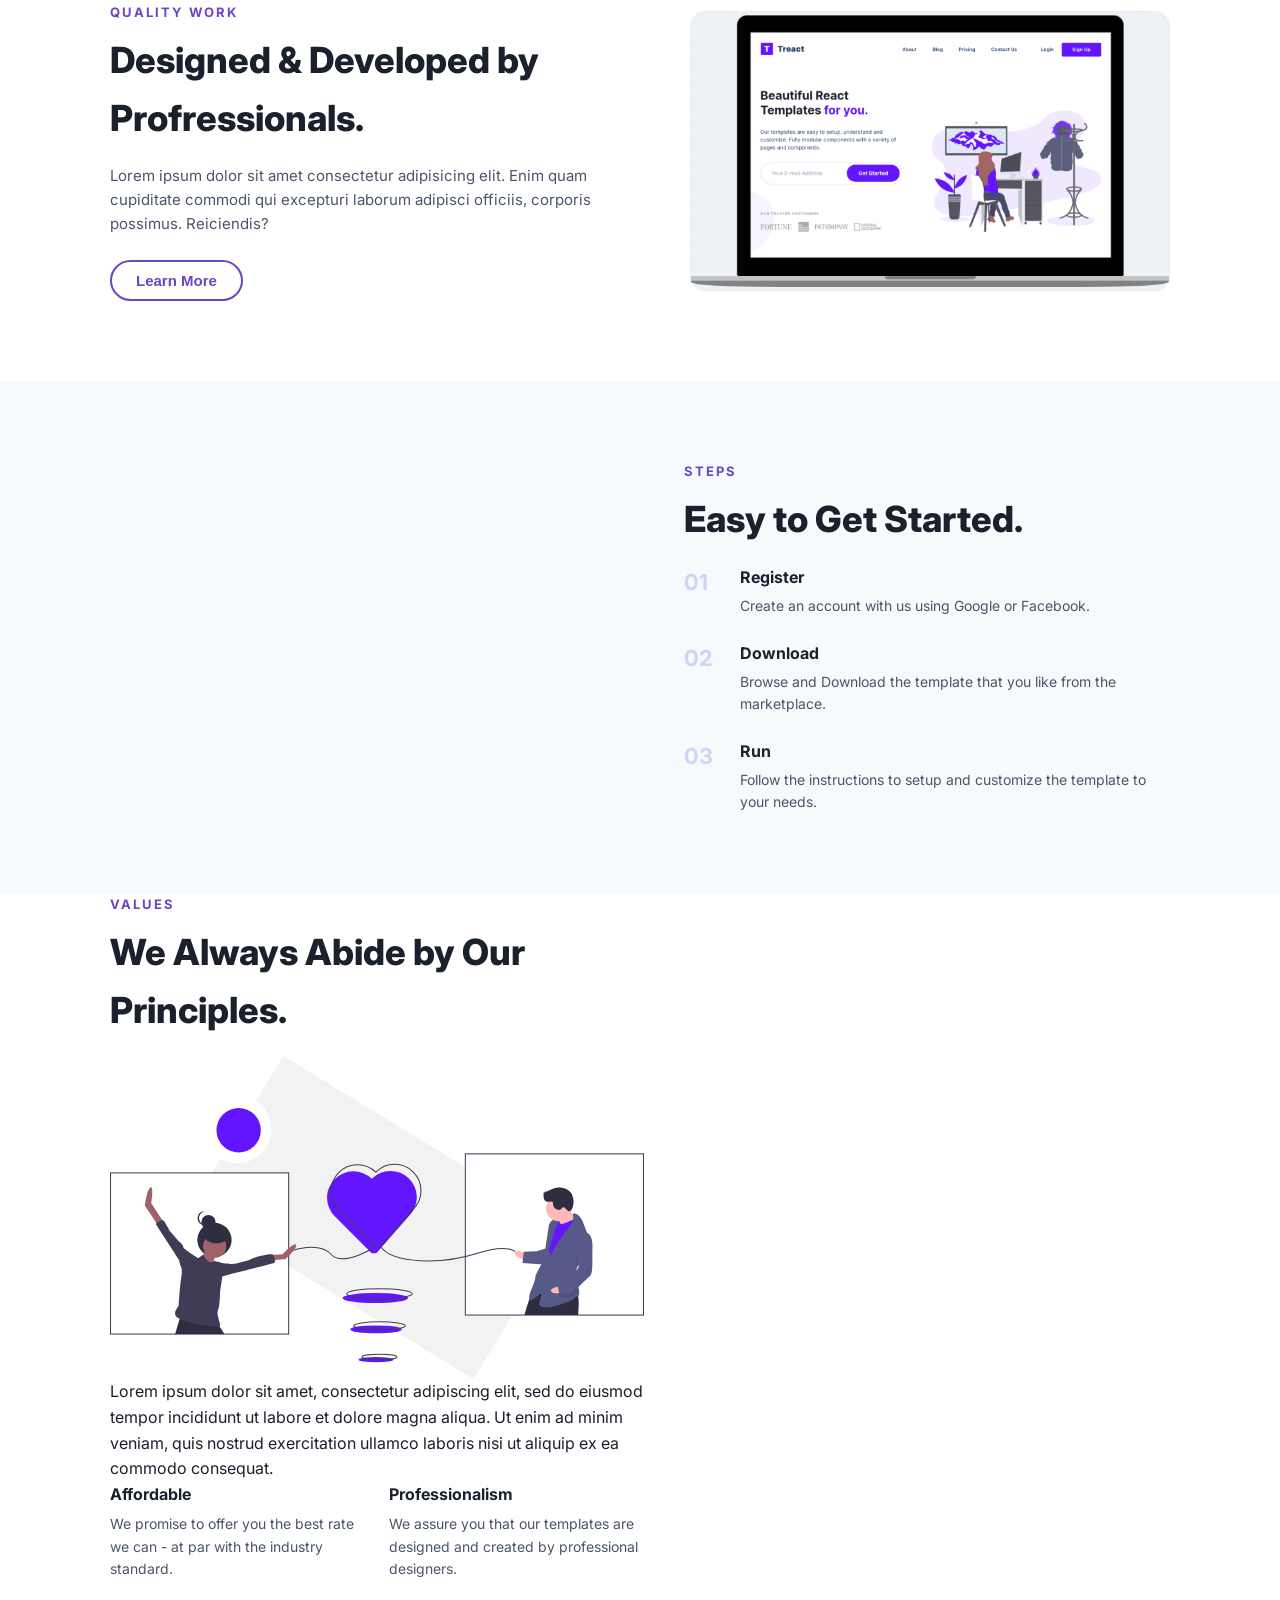
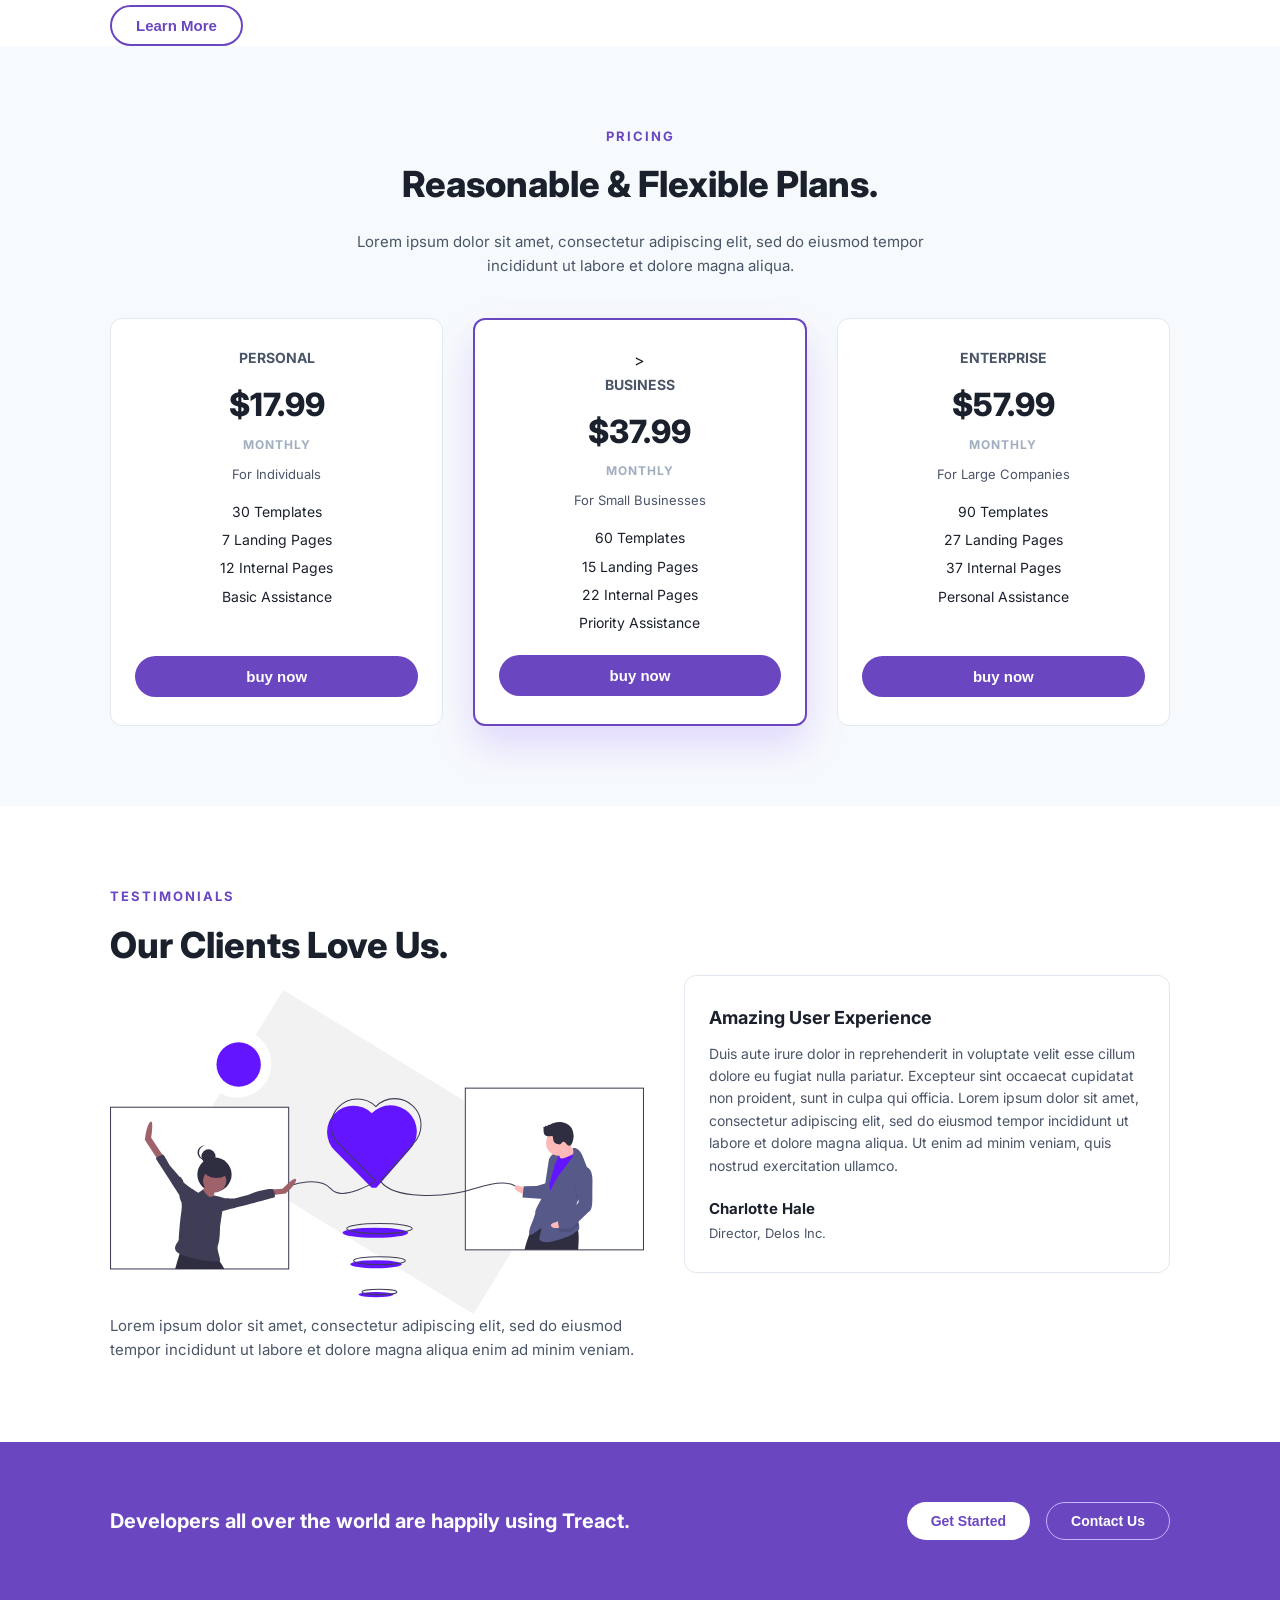
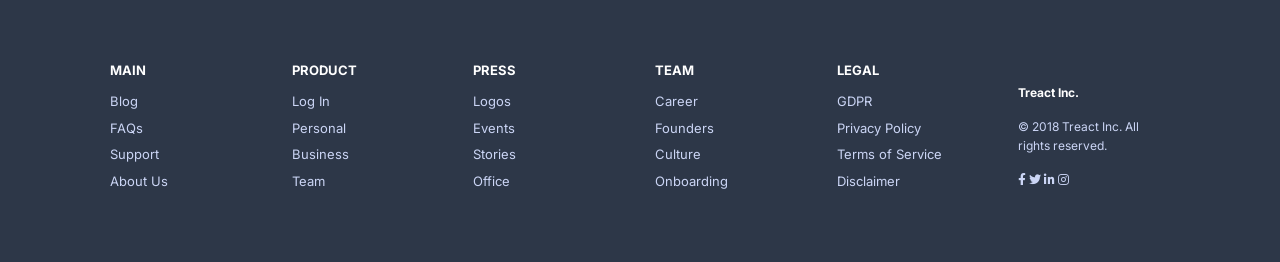
==== commit ca8cbc75: "final project update" ====
--- a/index.html
+++ b/index.html
@@ -13,28 +13,32 @@
 <body>
     <section id="landing" class="hero">
         <nav>
-            <div class="container nav">
-               <div class="nav-left">
-                 <div class="nav-logo-mark"></div>
-                  <img src="assets/logo.2c489fc453a1783cbadacf914efa3df6.svg" alt="Treact Logo">
-                </div>
-                <span>Treact</span>
-              </div>
-
-                 <div class="nav-links">
-                     <a href="#">About</a>
-                     <a href="#">Blog</a>
-                     <a href="#">Pricing</a>
-                     <a href="#">Contact Us</a>
-                     <a href="#">Login</a>
-                 </div>
-
-                </div class="nav-auth">
-                  <button class="btn-primary">Sign Up</button>
-                </div>
-              </div>
-            </div>
-          </nav>
+           
+<nav class="site-header">
+  <div class="container nav">
+
+    <div class="nav-left">
+      <div class="nav-logo-mark">
+        <img src="assets/logo.2c489fc453a1783cbadacf914efa3df6.svg" alt="Treact Logo">
+      </div>
+      <span>Treact</span>
+    </div>
+
+    <div class="nav-links">
+      <a href="#">About</a>
+      <a href="#">Blog</a>
+      <a href="#">Pricing</a>
+      <a href="#">Contact Us</a>
+      <a href="#">Login</a>
+    </div>
+
+    <div class="nav-auth">
+      <button class="btn-primary">Sign Up</button>
+    </div>
+
+  </div>
+</nav>
+
           <header>
             <div class="container hero-inner">
               <section id="header">
@@ -42,27 +46,25 @@
                    <h1 class="hero-title">
                       Beautiful React Templates<span> for you.</span>
                    </h1>
-
-                            <p class="hero-text">
-                              Our templates are easy to setup, understand and customize. 
-                              Fully modular components with a variety of pages and
-                              components.  
-                            </p>
+                     <p class="hero-text">
+                       Our templates are easy to setup, understand and customize. 
+                       Fully modular components with a variety of pages and components.  
+                     </p>
                             
-                            <div class="hero-form">
-                                <input class="hero-input" type="email" placeholder="Your email address">
-                                <button class="btn-primary">Get Started</button>
-                            </div>
-                        </div>
-                        <div class="heroright">
-                            <img src="assets/design-illustration-2.6da6a00b20c07c4a9b65d1870679e1b8.svg" alt="Header Image">
-                        </div>
-
-                        <div class="hero-customers-label">Our Trusted Customers</div>
-                        <div class="hero-customers-bar">
-                          <img src="assets/customers-logo-strip.680ac7c2e8ae28161d2c.png" alt="Customer Logo">
-                        </div>                       
-            </div>
+                     <div class="hero-form">
+                        <input class="hero-input" type="email" placeholder="Your email address">
+                          <button class="btn-primary">Get Started</button>
+                       </div>
+                     </div>
+                     <div class="hero-right">
+                       <img src="assets/design-illustration-2.6da6a00b20c07c4a9b65d1870679e1b8.svg" alt="Header Image">
+                     </div>
+
+                     <div class="hero-customers-label">Our Trusted Customers</div>
+                     <div class="hero-customers-bar">
+                       <img src="assets/customers-logo-strip.680ac7c2e8ae28161d2c.png" alt="Customer Logo">
+                    </div>                       
+                  </div>
         </header>
     </section>
     <main>
@@ -169,6 +171,9 @@
 
         <section class="steps" id="steps">
             <div class="container steps-inner">
+              <div><! place holder for steps image or content -->
+             </div>
+      <div>     
         <div class="steps-header">
         <div class="section-label">STEPS</div>
         <h2 class="section-title">Easy to Get Started.</h2>
@@ -207,7 +212,9 @@
       <div class="values-main">
         <div class="section-label">VALUES</div>
         <h2 class="section-title">We Always Abide by Our Principles.</h2>
-        <img src="assets/love-illustration.c759090fa833369ad6ffb6eb19cacb3e.svg" alt="love">
+        <div class="values-illustration">
+          <img src="assets/love-illustration.c759090fa833369ad6ffb6eb19cacb3e.svg" alt="love">
+        </div>
         <p> Lorem ipsum dolor sit amet, consectetur adipiscing elit, sed do eiusmod tempor incididunt ut labore et dolore magna aliqua. Ut enim ad minim veniam, quis nostrud exercitation ullamco laboris nisi ut aliquip ex ea commodo consequat.
         </p>
         <div class="values-grid">
@@ -252,7 +259,7 @@
         </div>
 
         <!-- BUSINESS -->
-        <div class="price-card">
+         <div class="price-card featured">>
           <div class="price-plan">BUSINESS</div>
           <div class="price-amount">$37.99</div>
           <div class="price-period">MONTHLY</div>
@@ -280,7 +287,7 @@
           </ul>
           <button class="btn-primary">buy now</button>
         </div>
-      </div>
+      
     </div>
   </section>
 
@@ -321,6 +328,7 @@
  <footer>
     <div class="container">
       <div class="footer-top">
+
         <div>
           <div class="footer-column-title">MAIN</div>
           <ul class="footer-links">
@@ -331,37 +339,37 @@
           </ul>
        </div>
 
-        <div>
+       <div>
          <div class="footer-column-title">PRODUCT</div>
-          <ul class="footer-links">
-            <li><a href="assets/log-in.html">Log In</a></li>
-            <li><a href="assets/personal.html">Personal</a></li>
-            <li><a href="assets/business.html">Business</a></li>
-            <li><a href="assets/team.html">Team</a></li>
+         <ul class="footer-links">
+           <li><a href="assets/log-in.html">Log In</a></li>
+           <li><a href="assets/personal.html">Personal</a></li>
+           <li><a href="assets/business.html">Business</a></li>
+           <li><a href="assets/team.html">Team</a></li>
           </ul>
        </div>
 
        <div>
-         </div>class="footer-column-title">PRESS</div>
+         <div class="footer-column-title">PRESS</div>
          <ul class="footer-links">
-            <li><a href="assets/logos.html">Logos</a></li>
-            <li><a href="assets/events.html">Events</a></li>
-            <li><a href="assets/stories.html">Stories</a></li>
-            <li><a href="assets/office.html">Office</a></li>
+           <li><a href="assets/logos.html">Logos</a></li>
+           <li><a href="assets/events.html">Events</a></li>
+           <li><a href="assets/stories.html">Stories</a></li>
+           <li><a href="assets/office.html">Office</a></li>
           </ul>
         </div>
         
         <div>
          <div class="footer-column-title">TEAM</div>
-        <ul class="footer-links">
-        <li><a href="assets/career.html">Career</a></li>
-        <li><a href="assets/founders.html">Founders</a></li>
-        <li><a href="assets/culture.html">Culture</a></li>
-        <li><a href="assets/onboarding.html">Onboarding</a></li>
-     </ul>
-   </div>
-
-        <div>
+          <ul class="footer-links">
+           <li><a href="assets/career.html">Career</a></li>
+           <li><a href="assets/founders.html">Founders</a></li>
+           <li><a href="assets/culture.html">Culture</a></li>
+           <li><a href="assets/onboarding.html">Onboarding</a></li>
+         </ul>
+       </div>
+
+       <div>
         <div class="footer-column-title">Legal</div>
         <ul class="footer-links">
           <li><a href="assets/gdpr.html">GDPR</a></li>
@@ -370,11 +378,19 @@
           <li><a href="assets/disclaimer.html">Disclaimer</a></li>
         </ul>
       </div>
-    </div>    
+       
         
     <div class="footer-bottom">
-        <div class="footer-brand">Treact Inc.</div>
-        <div>@ 2018 Treact Inc. All rights reserved.</div>
+     <div class="footer-brand">Treact Inc.</div>
+
+     <div class="footer-copy">© 2018 Treact Inc. All rights reserved.
+     </div>
+     
+     <div class="footer-social">
+       <a href="#"><i class="fab fa-facebook-f"></i></a>
+       <a href="#"><i class="fab fa-twitter"></i></a>
+       <a href="#"><i class="fab fa-linkedin-in"></i></a>
+       <a href="#"><i class="fab fa-instagram"></i></a>
      </div>
    </div>
  </footer>
--- a/style.css
+++ b/style.css
@@ -1,4 +1,14 @@
 @import url('https://fonts.googleapis.com/css2?family=Inter:wght@100;200;300;400;500;600;700;800;900&display=swap');
+
+:root {
+      --primary: #6b46c1;
+      --text-main: #1a202c;
+      --text-muted: #4a5568;
+      --bg-light: #f7fafc;
+      --bg-soft: #edf2f7;
+      --border-soft: #e2e8f0;
+      --dark: #2d3748;
+}
 
 * {
       box-sizing: border-box;
@@ -7,8 +17,8 @@
     }
 
     body {
-      font-family: 'Inter', system-ui, -apple-system, BlinkMacSystemsFONT, 'Segoe UI', Roboto, Helvetica, Arial, sans-serif;
-      Color: var(--text-main);
+      font-family: 'Inter', system-ui, -apple-system, BlinkMacSystemFONT, 'Segoe UI', Roboto, Helvetica, Arial, sans-serif;
+      color: var(--text-main);
       line-height: 1.6;
       background: #ffffff
    }
@@ -415,6 +425,11 @@
       gap: 30px;
     }
 
+    .price-card.featured {
+      border: 2px solid var(--primary);
+      box-shadow: 0 20px 40px rgba(100, 21, 255, 0.15);
+    }
+
     .price-card {
       background: #ffffff;
       border-radius: 12px;
@@ -424,6 +439,11 @@
       flex-direction: column;
       align-items: center;
       text-align: center;
+    }
+
+    .price-card .btn-primary {
+      width: 100%;
+      margin-top: auto;
     }
 
     .price-plan {
@@ -570,6 +590,18 @@
       padding: 60px 0 30px;
     }
 
+    .footer-column-title {
+      color: #ffffff;
+    }
+
+    .footer-links a {
+      color: #cbd5f5;
+    }
+
+    .footer-links a:hover {
+      color: #ffffff;
+    }
+
     .footer-top {
       display: grid;
       grid-template-columns: repeat(auto-fit, minmax(140px, 1fr));
@@ -602,6 +634,10 @@
     }
 
     .footer-bottom {
+      display: flex;
+      align-items: center;
+      justify-content: space-between;
+      gap: 20px;
       border-top: 1px solid #2d3748;
       padding-top: 20px;
       font-size: 12px;
@@ -615,7 +651,7 @@
 
     .footer-brand {
       font-weight: 700;
-      color: purple;
+      color: #ffffff;
     }
 
     @media (max-width: 900px) {
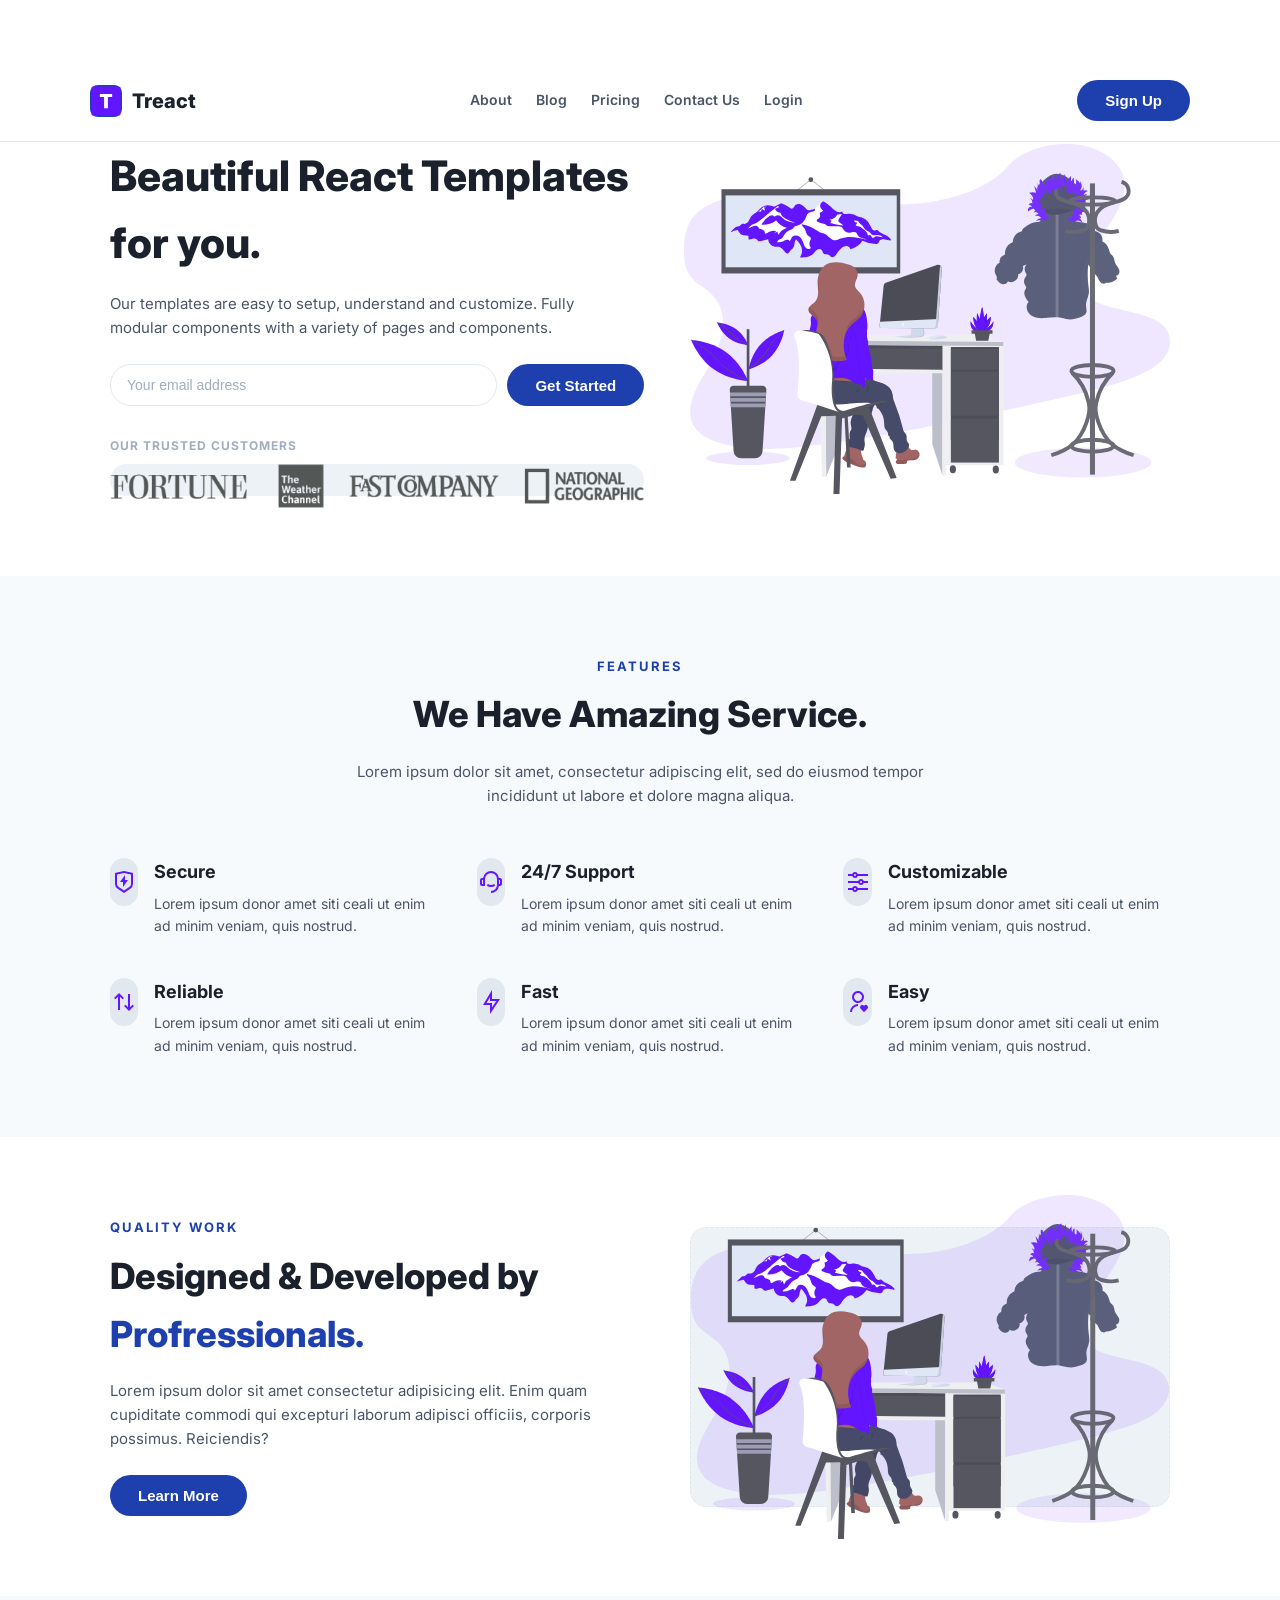
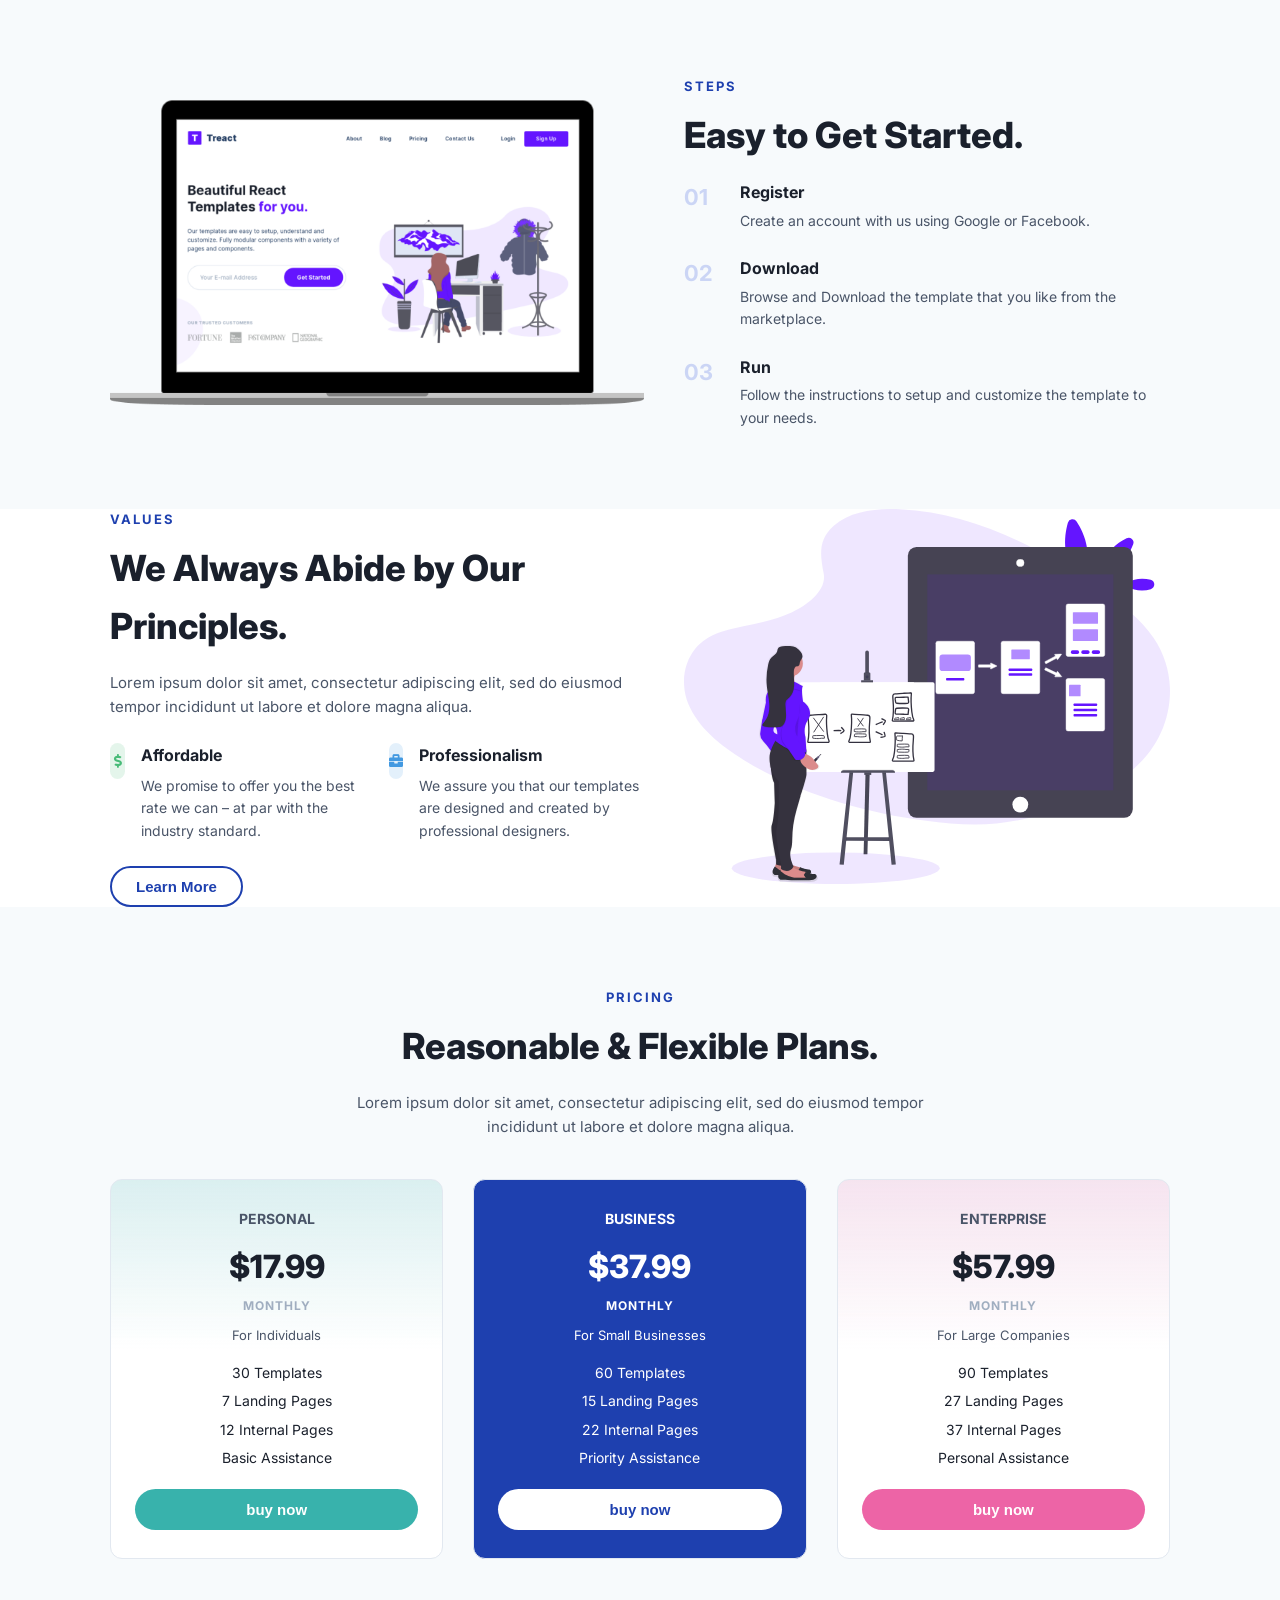
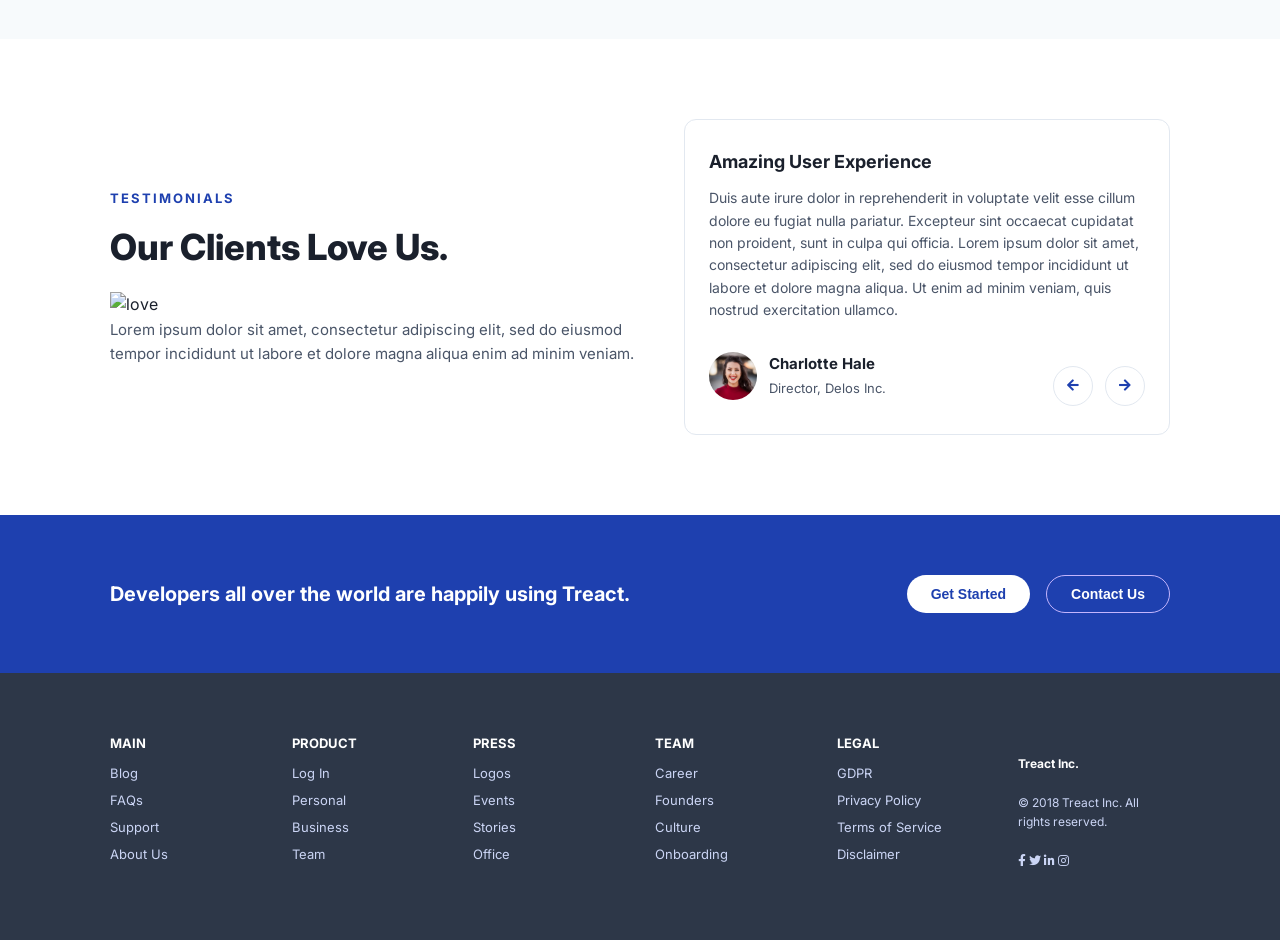
==== commit 4020d82a: "Final Update" ====
--- a/index.html
+++ b/index.html
@@ -39,33 +39,41 @@
   </div>
 </nav>
 
-          <header>
-            <div class="container hero-inner">
-              <section id="header">
-                <div class="hero-left">
-                   <h1 class="hero-title">
-                      Beautiful React Templates<span> for you.</span>
-                   </h1>
-                     <p class="hero-text">
-                       Our templates are easy to setup, understand and customize. 
-                       Fully modular components with a variety of pages and components.  
-                     </p>
-                            
-                     <div class="hero-form">
-                        <input class="hero-input" type="email" placeholder="Your email address">
-                          <button class="btn-primary">Get Started</button>
-                       </div>
-                     </div>
-                     <div class="hero-right">
-                       <img src="assets/design-illustration-2.6da6a00b20c07c4a9b65d1870679e1b8.svg" alt="Header Image">
-                     </div>
-
-                     <div class="hero-customers-label">Our Trusted Customers</div>
-                     <div class="hero-customers-bar">
-                       <img src="assets/customers-logo-strip.680ac7c2e8ae28161d2c.png" alt="Customer Logo">
-                    </div>                       
-                  </div>
-        </header>
+          
+<header>
+  <div class="container hero-inner">
+
+    <div class="hero-left">
+      <h1 class="hero-title">
+        Beautiful React Templates <span>for you.</span>
+      </h1>
+
+      <p class="hero-text">
+        Our templates are easy to setup, understand and customize.
+        Fully modular components with a variety of pages and components.
+      </p>
+
+      <div class="hero-form">
+        <input class="hero-input" type="email" placeholder="Your email address">
+        <button class="btn-primary">Get Started</button>
+      </div>
+
+      <div class="hero-customers-label">OUR TRUSTED CUSTOMERS</div>
+      <div class="hero-customers-bar">
+        <img src="assets/customers-logo-strip.680ac7c2e8ae28161d2c.png" alt="Customer Logo">
+      </div>
+    </div>
+
+    <div class="hero-right">
+      <img
+        src="assets/design-illustration-2.6da6a00b20c07c4a9b65d1870679e1b8.svg"
+        alt="Header Image"
+      >
+    </div>
+
+  </div>
+</header>
+
     </section>
     <main>
        
@@ -158,20 +166,23 @@
     <div class="container quality-inner">
       <div class="quality-text">
         <div class="section-label">QUALITY WORK</div>
-        <h2 class="section-title">Designed &amp; Developed by Profressionals.</h2>
+        <h2 class="section-title">
+          Designed &amp; Developed by <span class="text-primary">Profressionals.</span>
+        </h2>
         <p class="section-description">
           Lorem ipsum dolor sit amet consectetur adipisicing elit. Enim quam cupiditate commodi qui excepturi laborum adipisci officiis, corporis possimus. Reiciendis?
         </p>
-        <button class="btn-outline">Learn More</button>
+        <button class="btn-primary">Learn More</button>
       </div>
       <div class="quality-image">
-      <img src="assets/hero-screenshot-2.241aac1fbc66db29d873.png">
+       <img src="assets/design-illustration-2.6da6a00b20c07c4a9b65d1870679e1b8.svg"> 
     </div>
   </section>
 
         <section class="steps" id="steps">
             <div class="container steps-inner">
-              <div><! place holder for steps image or content -->
+              <div class="steps-illustration">
+                <img src="assets/hero-screenshot-2.241aac1fbc66db29d873.png" alt="Steps Illustration">
              </div>
       <div>     
         <div class="steps-header">
@@ -207,29 +218,60 @@
     </div>
   </section>
 
-        <section id="values">
+<section id="values">
   <div class="container values-inner">
-      <div class="values-main">
-        <div class="section-label">VALUES</div>
-        <h2 class="section-title">We Always Abide by Our Principles.</h2>
-        <div class="values-illustration">
-          <img src="assets/love-illustration.c759090fa833369ad6ffb6eb19cacb3e.svg" alt="love">
-        </div>
-        <p> Lorem ipsum dolor sit amet, consectetur adipiscing elit, sed do eiusmod tempor incididunt ut labore et dolore magna aliqua. Ut enim ad minim veniam, quis nostrud exercitation ullamco laboris nisi ut aliquip ex ea commodo consequat.
-        </p>
-        <div class="values-grid">
-          <div class="value-card">
+
+    <!-- LEFT COLUMN -->
+    <div class="values-main">
+      <div class="section-label">VALUES</div>
+
+      <h2 class="section-title">
+        We Always Abide by Our Principles.
+      </h2>
+
+      <p class="section-description">
+        Lorem ipsum dolor sit amet, consectetur adipiscing elit, sed do eiusmod tempor incididunt ut labore et dolore magna aliqua.
+      </p>
+
+      <div class="values-grid">
+
+        <div class="value-card">
+          <div class="value-icon value-icon-green">
+            <i class="fas fa-dollar-sign"></i>
+          </div>
+          <div>
             <h4>Affordable</h4>
-            <p>We promise to offer you the best rate we can - at par with the industry standard.</p>
-          </div>
-          <div class="value-card">
+            <p>
+              We promise to offer you the best rate we can – at par with the industry standard.
+            </p>
+          </div>
+        </div>
+
+        <div class="value-card">
+          <div class="value-icon value-icon-blue">
+            <i class="fas fa-briefcase"></i>
+          </div>
+          <div>
             <h4>Professionalism</h4>
-            <p>We assure you that our templates are designed and created by professional designers.</p>
-          </div>
-        </div>
-        <button class="btn-outline">Learn More</button>
-      </div>
-    </div>
+            <p>
+              We assure you that our templates are designed and created by professional designers.
+            </p>
+          </div>
+        </div>
+
+      </div>
+
+      <button class="btn-outline">Learn More</button>
+    </div>
+
+    <!-- RIGHT COLUMN -->
+    <div class="values-illustration">
+      <img src="assets/prototype-illustration.21bc4b3f612a2f257c3d361067582485.svg"
+           alt="Values Illustration">
+    </div>
+
+  </div>
+</section>
   </section>
 
   <section id="pricing" class="pricing">
@@ -244,7 +286,7 @@
 
       <div class="pricing-grid">
         <!-- PERSONAL -->
-        <div class="price-card">
+        <div class="price-card price-personal">
           <div class="price-plan">PERSONAL</div>
           <div class="price-amount">$17.99</div>
           <div class="price-period">MONTHLY</div>
@@ -259,7 +301,7 @@
         </div>
 
         <!-- BUSINESS -->
-         <div class="price-card featured">>
+         <div class="price-card price-business">
           <div class="price-plan">BUSINESS</div>
           <div class="price-amount">$37.99</div>
           <div class="price-period">MONTHLY</div>
@@ -274,7 +316,7 @@
         </div>
 
         <!-- ENTERPRISE -->
-        <div class="price-card">
+        <div class="price-card price-enterprise">
           <div class="price-plan">ENTERPRISE</div>
           <div class="price-amount">$57.99</div>
           <div class="price-period">MONTHLY</div>
@@ -297,19 +339,39 @@
       <div class="testimonials-header">
         <div class="section-label">testimonials</div>
         <h2 class="section-title">Our Clients Love Us.</h2>
-        <img src="assets/love-illustration.c759090fa833369ad6ffb6eb19cacb3e.svg" alt="love">
+        <img src="C:\Users\jb_ka\OneDrive\Desktop\FES-HTML-CSS-Final-Project\assets\photo-1494790108377-be9c29b29330.avif" alt="love">
         <p class="section-description">
           Lorem ipsum dolor sit amet, consectetur adipiscing elit, sed do eiusmod tempor incididunt ut labore et dolore magna aliqua enim ad minim veniam.
         </p>
+        
       </div>
       <div class="testimonial-card">
         <div class="testimonial-title">Amazing User Experience</div>
         <p class="testimonial-body">
           Duis aute irure dolor in reprehenderit in voluptate velit esse cillum dolore eu fugiat nulla pariatur. Excepteur sint occaecat cupidatat non proident, sunt in culpa qui officia. Lorem ipsum dolor sit amet, consectetur adipiscing elit, sed do eiusmod tempor incididunt ut labore et dolore magna aliqua. Ut enim ad minim veniam, quis nostrud exercitation ullamco.
         </p>
-        <div class="testimonial-author-name">Charlotte Hale</div>
-        <div class="testimonial-author-role">Director, Delos Inc.</div>
-      </div>
+       <div class="testimonial-footer">
+
+  <div class="testimonial-author">
+    <img src="assets/photo-1494790108377-be9c29b29330.avif" alt="Charlotte Hale">
+    
+    <div>
+      <div class="testimonial-author-name">Charlotte Hale</div>
+      <div class="testimonial-author-role">Director, Delos Inc.</div>
+    </div>
+  </div>
+
+  <div class="testimonial-nav">
+    <button class="testimonial-arrow">
+      <i class="fas fa-arrow-left"></i>
+    </button>
+    <button class="testimonial-arrow">
+      <i class="fas fa-arrow-right"></i>
+    </button>
+  </div>
+
+</div>
+
     </div>
   </section>
 
@@ -385,7 +447,7 @@
 
      <div class="footer-copy">© 2018 Treact Inc. All rights reserved.
      </div>
-     
+
      <div class="footer-social">
        <a href="#"><i class="fab fa-facebook-f"></i></a>
        <a href="#"><i class="fab fa-twitter"></i></a>
--- a/style.css
+++ b/style.css
@@ -1,7 +1,7 @@
 @import url('https://fonts.googleapis.com/css2?family=Inter:wght@100;200;300;400;500;600;700;800;900&display=swap');
 
 :root {
-      --primary: #6b46c1;
+      --primary: #1e40af;
       --text-main: #1a202c;
       --text-muted: #4a5568;
       --bg-light: #f7fafc;
@@ -17,7 +17,7 @@
     }
 
     body {
-      font-family: 'Inter', system-ui, -apple-system, BlinkMacSystemFONT, 'Segoe UI', Roboto, Helvetica, Arial, sans-serif;
+      font-family: 'Inter', system-ui, -apple-system, system-ui, -apple-system, BlinkMacSystemFont, 'Segoe UI', Roboto, Oxygen, Ubuntu, Cantarell, 'Open Sans', 'Helvetica Neue', sans-serif, 'Segoe UI', Roboto, Helvetica, Arial, sans-serif;
       color: var(--text-main);
       line-height: 1.6;
       background: #ffffff
@@ -311,6 +311,10 @@
       margin-bottom: 24px;
     }
 
+    .text-primary {
+      color: var(--primary);
+    }
+
     .quality-image {
       width: 100%;
       max-width: 480px;
@@ -397,6 +401,32 @@
       margin-bottom: 24px;
     }
 
+    .value-card {
+      display: flex;
+      gap: 16px;
+      align-items: flex-start;
+    }
+
+    .value-icon {
+      width: 36px;
+      height: 36px;
+      border-radius: 999px;
+      display: flex;
+      align-items: center;
+      justify-content: center;
+      font-size: 14px;
+    }
+    
+    .value-icon-green {
+      background: rgba(72, 187, 120, 0.15);
+      color: #48bb78;
+    }
+
+    .value-icon-blue {
+      background: rgba(66, 153, 225, 0.15);
+      color: #4299e1;
+    }
+      
     .value-card h4 {
       font-size: 16px;
       font-weight: 700;
@@ -425,11 +455,6 @@
       gap: 30px;
     }
 
-    .price-card.featured {
-      border: 2px solid var(--primary);
-      box-shadow: 0 20px 40px rgba(100, 21, 255, 0.15);
-    }
-
     .price-card {
       background: #ffffff;
       border-radius: 12px;
@@ -441,6 +466,50 @@
       text-align: center;
     }
 
+    /* PERSONAL – aqua */
+.price-personal {
+  background: linear-gradient(
+    180deg,
+    rgba(56, 178, 172, 0.15),
+    #ffffff 45%
+  );
+}
+
+.price-personal .btn-primary {
+  background: #38b2ac;
+}
+
+/* BUSINESS – full blue/purple */
+.price-business {
+  background: var(--primary);
+}
+
+.price-business .price-plan,
+.price-business .price-amount,
+.price-business .price-period,
+.price-business .price-tagline,
+.price-business .price-features {
+  color: #ffffff;
+}
+
+.price-business .btn-primary {
+  background: #ffffff;
+  color: var(--primary);
+}
+
+/* ENTERPRISE – pink */
+.price-enterprise {
+  background: linear-gradient(
+    180deg,
+    rgba(237, 100, 166, 0.15),
+    #ffffff 45%
+  );
+}
+
+.price-enterprise .btn-primary {
+  background: #ed64a6;
+}
+
     .price-card .btn-primary {
       width: 100%;
       margin-top: auto;
@@ -533,6 +602,55 @@
       font-size: 13px;
       color: var(--text-muted);
     }
+
+      .testimonial-nav {
+        display: flex;
+        gap: 12px;
+        margin-top: 20px;
+      }
+
+      .testimonial-arrow {
+        width: 40px;
+        height: 40px;
+        border-radius: 999px;
+        background: #ffffff;
+        border: 1px solid var(--border-soft);
+        color: var(--primary);
+        cursor: pointer;
+      }
+
+       .testimonial-arrow:hover {
+         background: var(--bg-light);
+         color: var(--primary);
+       }
+
+      .testimonial-footer {
+  display: flex;
+  align-items: center;
+  justify-content: space-between;
+  margin-top: 24px;
+}
+
+.testimonial-author {
+  display: flex;
+  align-items: center;
+  gap: 12px;
+}
+
+.testimonial-avatar {
+  width: 48px;
+  height: 48px;
+  border-radius: 999px;
+  object-fit: cover;
+}
+
+.testimonial-author img {
+  width: 48px;
+  height: 48px;
+  border-radius: 999px;
+  object-fit: cover;
+  flex-shrink: 0;
+}
 
     /* CTA */
     .cta {
@@ -644,11 +762,8 @@
       color: #cbd5f5;
       display: flex;
       flex-wrap: wrap;
-      justify-content: space-between;
-      gap: 10px;
-      align-items: center;
-    }
-
+    }
+  
     .footer-brand {
       font-weight: 700;
       color: #ffffff;
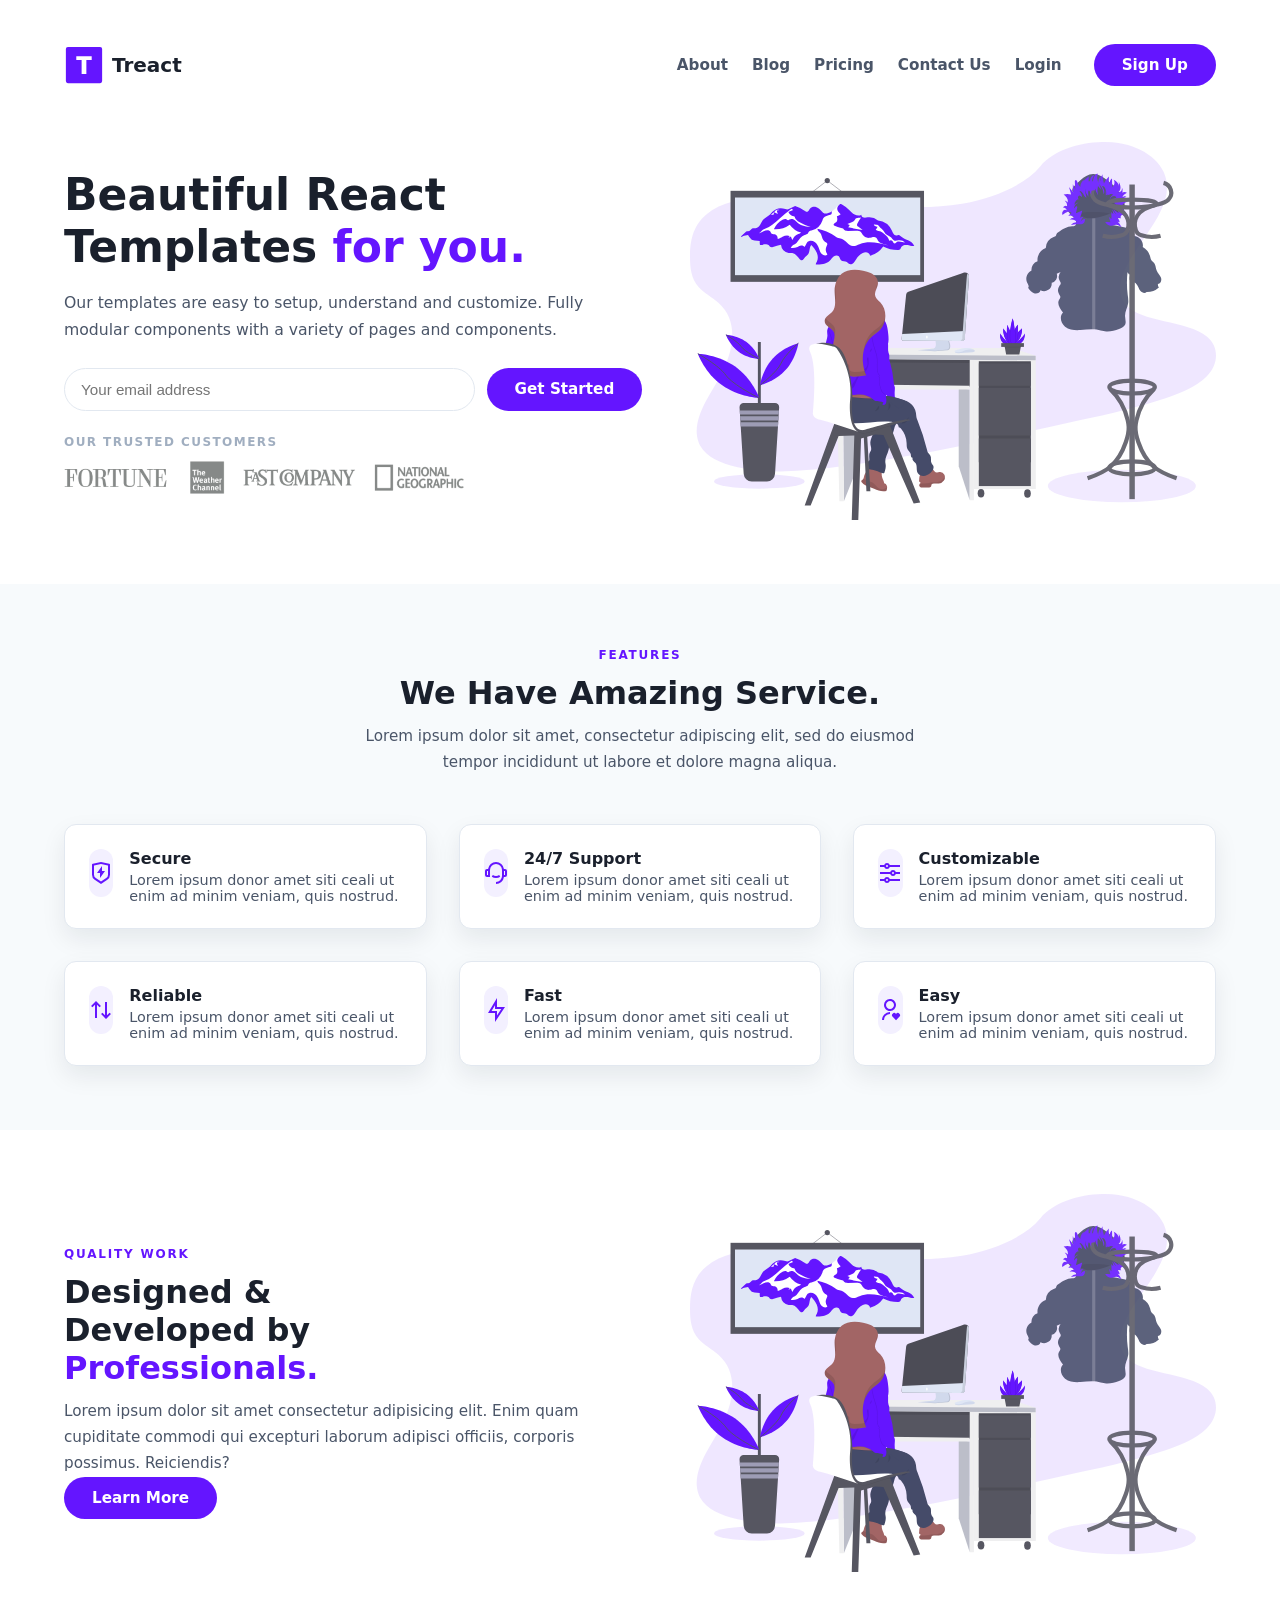
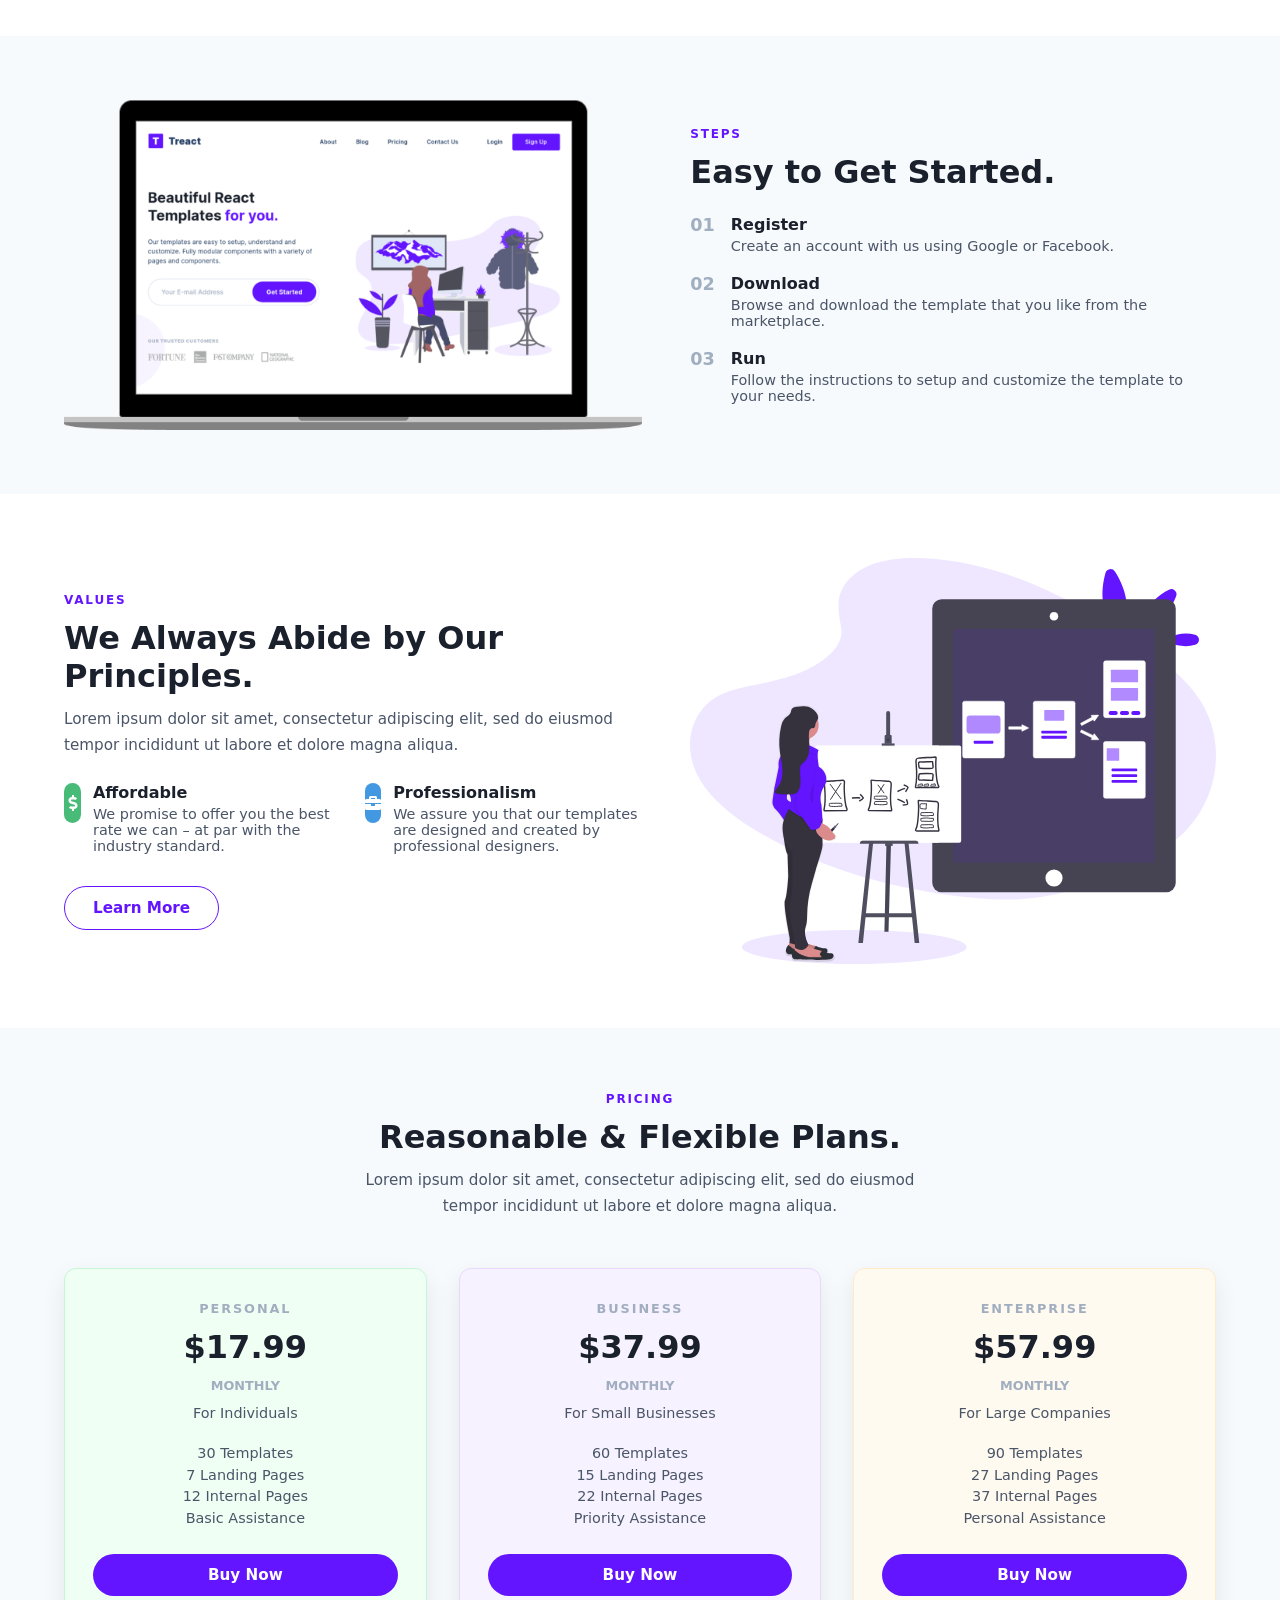
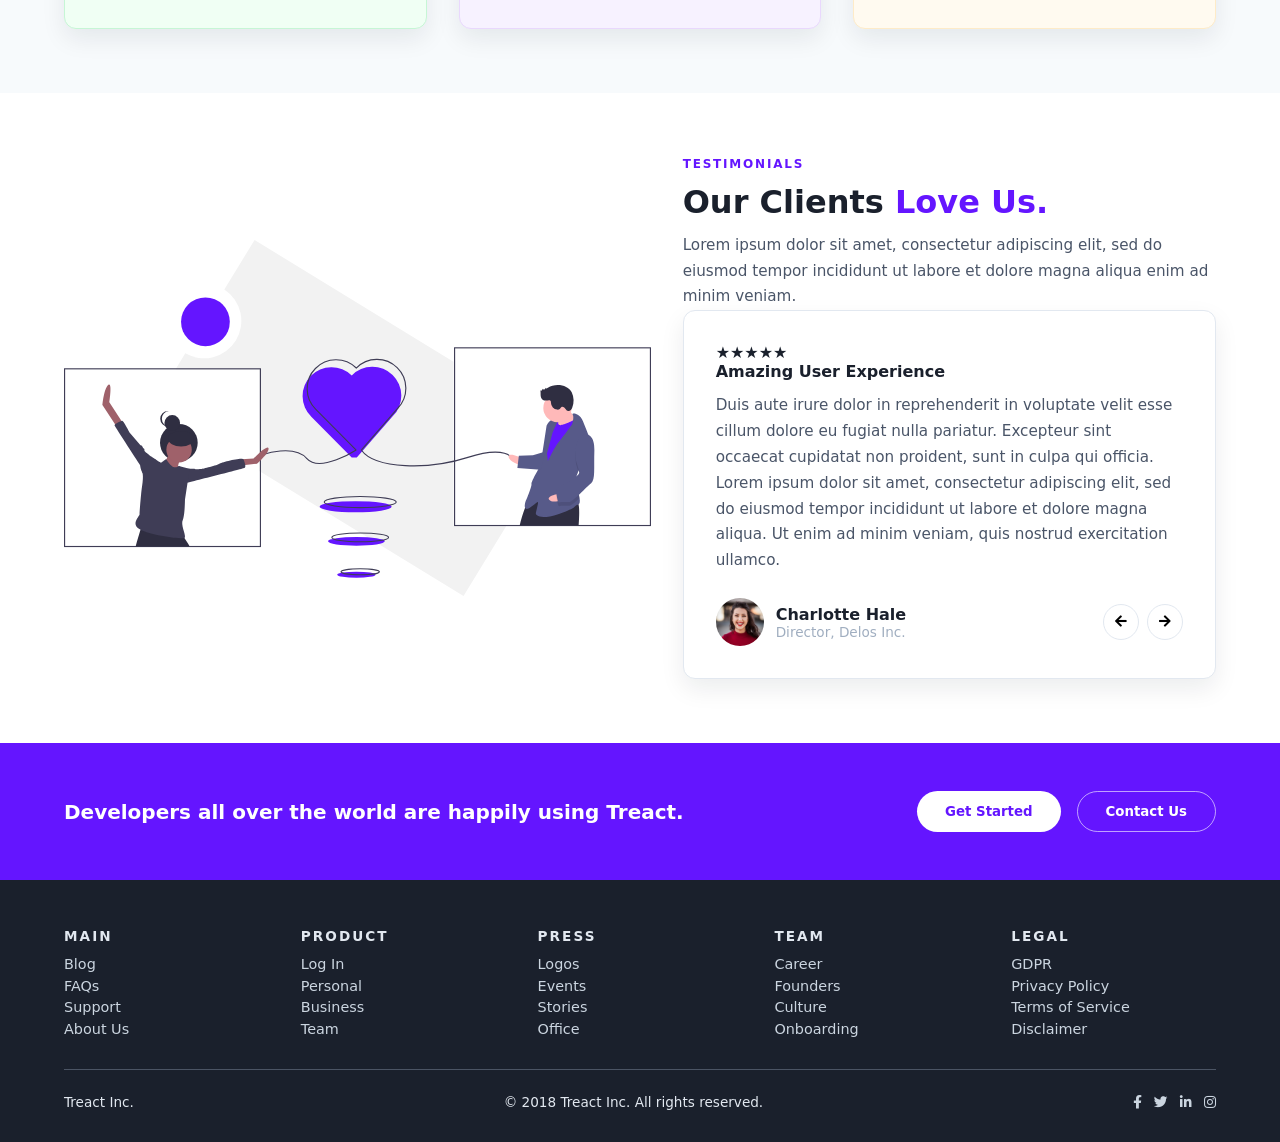
==== commit ff8d6cc9: "updated html" ====
--- a/index.html
+++ b/index.html
@@ -1,396 +1,444 @@
 <!DOCTYPE html>
 <html lang="en">
-
 <head>
-    <meta charset="UTF-8">
-    <meta http-equiv="X-UA-Compatible" content="IE=edge">
-    <meta name="viewport" content="width=device-width, initial-scale=1.0">
-    <link rel="stylesheet" href="style.css">
-    <link rel="stylesheet" href="https://pro.fontawesome.com/releases/v5.10.0/css/all.css"
-        integrity="sha384-AYmEC3Yw5cVb3ZcuHtOA93w35dYTsvhLPVnYs9eStHfGJvOvKxVfELGroGkvsg+p" crossorigin="anonymous">
+  <meta charset="UTF-8" />
+  <meta http-equiv="X-UA-Compatible" content="IE=edge" />
+  <meta name="viewport" content="width=device-width, initial-scale=1.0" />
+  <title>Treact Landing</title>
+
+  <link rel="stylesheet" href="style-new.css" />
+  <link
+    rel="stylesheet"
+    href="https://pro.fontawesome.com/releases/v5.10.0/css/all.css"
+    integrity="sha384-AYmEC3Yw5cVb3ZcuHtOA93w35dYTsvhLPVnYs9eStHfGJvOvKxVfELGroGkvsg+p"
+    crossorigin="anonymous"
+  />
 </head>
-
 <body>
-    <section id="landing" class="hero">
-        <nav>
-           
-<nav class="site-header">
-  <div class="container nav">
-
-    <div class="nav-left">
-      <div class="nav-logo-mark">
-        <img src="assets/logo.2c489fc453a1783cbadacf914efa3df6.svg" alt="Treact Logo">
-      </div>
-      <span>Treact</span>
-    </div>
-
-    <div class="nav-links">
-      <a href="#">About</a>
-      <a href="#">Blog</a>
-      <a href="#">Pricing</a>
-      <a href="#">Contact Us</a>
-      <a href="#">Login</a>
-    </div>
-
-    <div class="nav-auth">
-      <button class="btn-primary">Sign Up</button>
-    </div>
-
-  </div>
-</nav>
-
-          
-<header>
-  <div class="container hero-inner">
-
-    <div class="hero-left">
-      <h1 class="hero-title">
-        Beautiful React Templates <span>for you.</span>
-      </h1>
-
-      <p class="hero-text">
-        Our templates are easy to setup, understand and customize.
-        Fully modular components with a variety of pages and components.
-      </p>
-
-      <div class="hero-form">
-        <input class="hero-input" type="email" placeholder="Your email address">
-        <button class="btn-primary">Get Started</button>
-      </div>
-
-      <div class="hero-customers-label">OUR TRUSTED CUSTOMERS</div>
-      <div class="hero-customers-bar">
-        <img src="assets/customers-logo-strip.680ac7c2e8ae28161d2c.png" alt="Customer Logo">
-      </div>
-    </div>
-
-    <div class="hero-right">
-      <img
-        src="assets/design-illustration-2.6da6a00b20c07c4a9b65d1870679e1b8.svg"
-        alt="Header Image"
-      >
-    </div>
-
-  </div>
-</header>
-
-    </section>
-    <main>
-       
-
-  <!-- FEATURES -->
-  <section class="features">
-    <div class="container">
-      <div class="features-header">
-        <div class="section-label">FEATURES</div>
-        <h2 class="section-title">We Have Amazing Service.</h2>
-        <p class="section-description">
-          Lorem ipsum dolor sit amet, consectetur adipiscing elit, sed do eiusmod tempor incididunt ut labore et dolore magna aliqua.
+  <!-- HERO / NAV -->
+  <section id="landing" class="hero">
+    <header class="site-header">
+      <div class="container nav">
+        <div class="nav-left">
+          <div class="nav-logo-mark">
+            <img
+              src="assets/logo.2c489fc453a1783cbadacf914efa3df6.svg"
+              alt="Treact Logo"
+            />
+          </div>
+          <span class="nav-logo-text">Treact</span>
+        </div>
+
+        <button class="nav-toggle" aria-label="Toggle navigation">
+          <span class="nav-toggle-bar"></span>
+          <span class="nav-toggle-bar"></span>
+          <span class="nav-toggle-bar"></span>
+        </button>
+
+        <nav class="nav-links-wrapper">
+          <div class="nav-links">
+            <a href="#landing">About</a>
+            <a href="#blog">Blog</a>
+            <a href="#pricing">Pricing</a>
+            <a href="#contact">Contact Us</a>
+            <a href="#login">Login</a>
+          </div>
+          <div class="nav-auth">
+            <button class="btn-primary">Sign Up</button>
+          </div>
+        </nav>
+      </div>
+    </header>
+
+    <div class="container hero-inner">
+      <div class="hero-left">
+        <h1 class="hero-title">
+          Beautiful React Templates <span>for you.</span>
+        </h1>
+        <p class="hero-text">
+          Our templates are easy to setup, understand and customize. Fully
+          modular components with a variety of pages and components.
         </p>
-      </div>
-
-      <div class="features-grid">
-
-        <!-- Secure -->
-         <div class="feature-card">
-          <div class="icon-circle">
-            <img src="assets/shield-icon.daefe14b320b14fbd9cbd18908ac93ec.svg" alt="secure logo">
-          </div>
-          <div class="feature-text">
-            <h4>Secure</h4>
-            <p>Lorem ipsum donor amet siti ceali ut enim ad minim veniam, quis nostrud.</p>
-          </div>
-        </div>
-
-        <!-- 24/7 Support -->
-        <div class="feature-card">
-          <div class="icon-circle">
-            <img src="assets/support-icon.f9253ffa8cb6ffde5bbaa05eb5136375.svg" alt="24/7 support">
-          </div>
-          <div class="feature-text">
-            <h4>24/7 Support</h4>
-            <p>Lorem ipsum donor amet siti ceali ut enim ad minim veniam, quis nostrud.</p>
-          </div>
-        </div>
-
-        <!-- Customizable -->
-        <div class="feature-card">
-          <div class="icon-circle">
-            <img src="assets/customize-icon.367468c90fd796009b97fbfba67b2c6a.svg" alt="Customizable">
-          </div>
-          <div class="feature-text">
-            <h4>Customizable</h4>
-            <p>Lorem ipsum donor amet siti ceali ut enim ad minim veniam, quis nostrud.</p>
-          </div>
-        </div>
-
-        <!-- Reliable -->
-        <div class="feature-card">
-          <div class="icon-circle">
-            <img src="assets/reliable-icon.1367510a8f0a1bec76dc425d25f92f43.svg" alt="Reliable">
-          </div>
-          <div class="feature-text">
-            <h4>Reliable</h4>
-            <p>Lorem ipsum donor amet siti ceali ut enim ad minim veniam, quis nostrud.</p>
-          </div>
-        </div>
-
-        <!-- Fast -->
-        <div class="feature-card">
-          <div class="icon-circle">
-            <img src="assets/fast-icon.dbb971a73d4805d2fc3bcdacdb55beba.svg" alt="Fast">
-          </div>
-          <div class="feature-text">
-            <h4>Fast</h4>
-            <p>Lorem ipsum donor amet siti ceali ut enim ad minim veniam, quis nostrud.</p>
-          </div>
-        </div>
-
-        <!-- Easy -->
-        <div class="feature-card">
-          <div class="icon-circle">
-            <img src="assets/simple-icon.673b7e1750b2a4ef32907fc164828d00.svg" alt="Easy">
-          </div>
-          <div class="feature-text">
-            <h4>Easy</h4>
-            <p>Lorem ipsum donor amet siti ceali ut enim ad minim veniam, quis nostrud.</p>
-          </div>
-        </div>
+
+        <form class="hero-form">
+          <input
+            class="hero-input"
+            type="email"
+            placeholder="Your email address"
+          />
+          <button type="submit" class="btn-primary">Get Started</button>
+        </form>
+
+        <div class="hero-customers-label">OUR TRUSTED CUSTOMERS</div>
+        <div class="hero-customers-bar">
+          <img
+            src="assets/customers-logo-strip.680ac7c2e8ae28161d2c.png"
+            alt="Customer Logos"
+          />
+        </div>
+      </div>
+
+      <div class="hero-right">
+        <img src="assets/design-illustration-2.6da6a00b20c07c4a9b65d1870679e1b8.svg" alt="Hero Illustration"/>
       </div>
     </div>
   </section>
 
-        </section>
-
-         <section class="quality">
-    <div class="container quality-inner">
-      <div class="quality-text">
-        <div class="section-label">QUALITY WORK</div>
-        <h2 class="section-title">
-          Designed &amp; Developed by <span class="text-primary">Profressionals.</span>
-        </h2>
-        <p class="section-description">
-          Lorem ipsum dolor sit amet consectetur adipisicing elit. Enim quam cupiditate commodi qui excepturi laborum adipisci officiis, corporis possimus. Reiciendis?
+  <main>
+    <!-- FEATURES -->
+    <section class="features">
+      <div class="container">
+        <div class="features-header">
+          <div class="section-label">FEATURES</div>
+          <h2 class="section-title">We Have Amazing Service.</h2>
+          <p class="section-description">
+            Lorem ipsum dolor sit amet, consectetur adipiscing elit, sed do
+            eiusmod tempor incididunt ut labore et dolore magna aliqua.
+          </p>
+        </div>
+
+        <div class="features-grid">
+          <div class="feature-card">
+            <div class="icon-circle">
+              <img src="assets/shield-icon.daefe14b320b14fbd9cbd18908ac93ec.svg" alt="Secure"/>
+            </div>
+            <div class="feature-text">
+              <h4>Secure</h4>
+              <p>
+                Lorem ipsum donor amet siti ceali ut enim ad minim veniam, quis
+                nostrud.
+              </p>
+            </div>
+          </div>
+
+          <div class="feature-card">
+            <div class="icon-circle">
+              <img
+                src="assets/support-icon.f9253ffa8cb6ffde5bbaa05eb5136375.svg"
+                alt="24/7 Support"
+              />
+            </div>
+            <div class="feature-text">
+              <h4>24/7 Support</h4>
+              <p>
+                Lorem ipsum donor amet siti ceali ut enim ad minim veniam, quis
+                nostrud.
+              </p>
+            </div>
+          </div>
+
+          <div class="feature-card">
+            <div class="icon-circle">
+              <img
+                src="assets/customize-icon.367468c90fd796009b97fbfba67b2c6a.svg"
+                alt="Customizable"
+              />
+            </div>
+            <div class="feature-text">
+              <h4>Customizable</h4>
+              <p>
+                Lorem ipsum donor amet siti ceali ut enim ad minim veniam, quis
+                nostrud.
+              </p>
+            </div>
+          </div>
+
+          <div class="feature-card">
+            <div class="icon-circle">
+              <img src="assets/reliable-icon.1367510a8f0a1bec76dc425d25f92f43.svg" alt="Reliable"/>
+            </div>
+            <div class="feature-text">
+              <h4>Reliable</h4>
+              <p>
+                Lorem ipsum donor amet siti ceali ut enim ad minim veniam, quis
+                nostrud.
+              </p>
+            </div>
+          </div>
+
+          <div class="feature-card">
+            <div class="icon-circle">
+              <img src="assets/fast-icon.dbb971a73d4805d2fc3bcdacdb55beba.svg" alt="Fast"/>
+            </div>
+            <div class="feature-text">
+              <h4>Fast</h4>
+              <p>
+                Lorem ipsum donor amet siti ceali ut enim ad minim veniam, quis
+                nostrud.
+              </p>
+            </div>
+          </div>
+
+          <div class="feature-card">
+            <div class="icon-circle">
+              <img src="assets/simple-icon.673b7e1750b2a4ef32907fc164828d00.svg" alt="Easy"/>
+            </div>
+            <div class="feature-text">
+              <h4>Easy</h4>
+              <p>
+                Lorem ipsum donor amet siti ceali ut enim ad minim veniam, quis
+                nostrud.
+              </p>
+            </div>
+          </div>
+        </div>
+      </div>
+    </section>
+
+    <!-- QUALITY -->
+    <section class="quality">
+      <div class="container quality-inner">
+        <div class="quality-text">
+          <div class="section-label">QUALITY WORK</div>
+          <h2 class="section-title">
+            Designed &amp; Developed by
+            <span class="text-primary">Professionals.</span>
+          </h2>
+          <p class="section-description">
+            Lorem ipsum dolor sit amet consectetur adipisicing elit. Enim quam
+            cupiditate commodi qui excepturi laborum adipisci officiis, corporis
+            possimus. Reiciendis?
+          </p>
+          <button class="btn-primary">Learn More</button>
+        </div>
+        <div class="quality-image">
+          <img src="assets/design-illustration-2.6da6a00b20c07c4a9b65d1870679e1b8.svg" alt="Quality Illustration"/>
+        </div>
+      </div>
+    </section>
+
+    <!-- STEPS -->
+    <section class="steps" id="steps">
+      <div class="container steps-inner">
+        <div class="steps-illustration">
+          <img src="assets/hero-screenshot-2.241aac1fbc66db29d873.png" alt="Steps Illustration"/>
+        </div>
+
+        <div class="steps-content">
+          <div class="steps-header">
+            <div class="section-label">STEPS</div>
+            <h2 class="section-title">Easy to Get Started.</h2>
+            <p class="section-description"></p>
+          </div>
+
+          <div class="steps-list">
+            <div class="step-item">
+              <div class="step-number">01</div>
+              <div class="step-text">
+                <h4>Register</h4>
+                <p>Create an account with us using Google or Facebook.</p>
+              </div>
+            </div>
+
+            <div class="step-item">
+              <div class="step-number">02</div>
+              <div class="step-text">
+                <h4>Download</h4>
+                <p>
+                  Browse and download the template that you like from the
+                  marketplace.
+                </p>
+              </div>
+            </div>
+
+            <div class="step-item">
+              <div class="step-number">03</div>
+              <div class="step-text">
+                <h4>Run</h4>
+                <p>
+                  Follow the instructions to setup and customize the template to
+                  your needs.
+                </p>
+              </div>
+            </div>
+          </div>
+        </div>
+      </div>
+    </section>
+
+    <!-- VALUES -->
+    <section id="values" class="values">
+      <div class="container values-inner">
+        <div class="values-main">
+          <div class="section-label">VALUES</div>
+          <h2 class="section-title">
+            We Always Abide by Our Principles.
+          </h2>
+          <p class="section-description">
+            Lorem ipsum dolor sit amet, consectetur adipiscing elit, sed do
+            eiusmod tempor incididunt ut labore et dolore magna aliqua.
+          </p>
+
+          <div class="values-grid">
+            <div class="value-card">
+              <div class="value-icon value-icon-green">
+                <i class="fas fa-dollar-sign"></i>
+              </div>
+              <div>
+                <h4>Affordable</h4>
+                <p>
+                  We promise to offer you the best rate we can – at par with the
+                  industry standard.
+                </p>
+              </div>
+            </div>
+
+            <div class="value-card">
+              <div class="value-icon value-icon-blue">
+                <i class="fas fa-briefcase"></i>
+              </div>
+              <div>
+                <h4>Professionalism</h4>
+                <p>
+                  We assure you that our templates are designed and created by
+                  professional designers.
+                </p>
+              </div>
+            </div>
+          </div>
+
+          <button class="btn-outline">Learn More</button>
+        </div>
+
+        <div class="values-illustration">
+          <img src="assets/prototype-illustration.21bc4b3f612a2f257c3d361067582485.svg" alt="Values Illustration"/>
+        </div>
+      </div>
+    </section>
+
+    <!-- PRICING -->
+    <section id="pricing" class="pricing">
+      <div class="container">
+        <div class="pricing-header">
+          <div class="section-label">PRICING</div>
+          <h2 class="section-title">Reasonable &amp; Flexible Plans.</h2>
+          <p class="section-description">
+            Lorem ipsum dolor sit amet, consectetur adipiscing elit, sed do
+            eiusmod tempor incididunt ut labore et dolore magna aliqua.
+          </p>
+        </div>
+
+        <div class="pricing-grid">
+          <div class="price-card price-personal">
+            <div class="price-plan">PERSONAL</div>
+            <div class="price-amount">$17.99</div>
+            <div class="price-period">MONTHLY</div>
+            <div class="price-tagline">For Individuals</div>
+            <ul class="price-features">
+              <li>30 Templates</li>
+              <li>7 Landing Pages</li>
+              <li>12 Internal Pages</li>
+              <li>Basic Assistance</li>
+            </ul>
+            <button class="btn-primary">Buy Now</button>
+          </div>
+
+          <div class="price-card price-business">
+            <div class="price-plan">BUSINESS</div>
+            <div class="price-amount">$37.99</div>
+            <div class="price-period">MONTHLY</div>
+            <div class="price-tagline">For Small Businesses</div>
+            <ul class="price-features">
+              <li>60 Templates</li>
+              <li>15 Landing Pages</li>
+              <li>22 Internal Pages</li>
+              <li>Priority Assistance</li>
+            </ul>
+            <button class="btn-primary">Buy Now</button>
+          </div>
+
+          <div class="price-card price-enterprise">
+            <div class="price-plan">ENTERPRISE</div>
+            <div class="price-amount">$57.99</div>
+            <div class="price-period">MONTHLY</div>
+            <div class="price-tagline">For Large Companies</div>
+            <ul class="price-features">
+              <li>90 Templates</li>
+              <li>27 Landing Pages</li>
+              <li>37 Internal Pages</li>
+              <li>Personal Assistance</li>
+            </ul>
+            <button class="btn-primary">Buy Now</button>
+          </div>
+        </div>
+      </div>
+    </section>
+
+<section class="testimonials">
+  <div class="container testimonials-inner">
+
+    <!-- LEFT: Illustration -->
+    <div class="testimonials-illustration">
+      <img src="assets/love-illustration.c759090fa833369ad6ffb6eb19cacb3e.svg" alt="Happy Customers"/>
+    </div>
+
+    <!-- RIGHT: Content -->
+    <div class="testimonials-content">
+      <div class="section-label">TESTIMONIALS</div>
+      <h2 class="section-title">
+        Our Clients <span class="text-primary">Love Us.</span>
+      </h2>
+      <p class="section-description">
+        Lorem ipsum dolor sit amet, consectetur adipiscing elit, sed do eiusmod tempor
+        incididunt ut labore et dolore magna aliqua enim ad minim veniam.
+      </p>
+
+      <div class="testimonial-card">
+        <div class="testimonial-stars">★★★★★</div>
+
+        <div class="testimonial-title">Amazing User Experience</div>
+
+        <p class="testimonial-body">
+          Duis aute irure dolor in reprehenderit in voluptate velit esse cillum dolore eu
+          fugiat nulla pariatur. Excepteur sint occaecat cupidatat non proident, sunt in
+          culpa qui officia. Lorem ipsum dolor sit amet, consectetur adipiscing elit, sed
+          do eiusmod tempor incididunt ut labore et dolore magna aliqua. Ut enim ad minim
+          veniam, quis nostrud exercitation ullamco.
         </p>
-        <button class="btn-primary">Learn More</button>
-      </div>
-      <div class="quality-image">
-       <img src="assets/design-illustration-2.6da6a00b20c07c4a9b65d1870679e1b8.svg"> 
+
+        <div class="testimonial-footer">
+          <div class="testimonial-author">
+            <img src="assets/photo-1494790108377-be9c29b29330.avif" alt="Charlotte Hale"/>
+            <div>
+              <div class="testimonial-author-name">Charlotte Hale</div>
+              <div class="testimonial-author-role">Director, Delos Inc.</div>
+            </div>
+          </div>
+
+          <div class="testimonial-nav">
+            <button class="testimonial-arrow">
+              <i class="fas fa-arrow-left"></i>
+            </button>
+            <button class="testimonial-arrow">
+              <i class="fas fa-arrow-right"></i>
+            </button>
+          </div>
+        </div>
+      </div>
+
     </div>
-  </section>
-
-        <section class="steps" id="steps">
-            <div class="container steps-inner">
-              <div class="steps-illustration">
-                <img src="assets/hero-screenshot-2.241aac1fbc66db29d873.png" alt="Steps Illustration">
-             </div>
-      <div>     
-        <div class="steps-header">
-        <div class="section-label">STEPS</div>
-        <h2 class="section-title">Easy to Get Started.</h2>
-        <p class="section-description">
-          <!-- optional supporting text, left blank to match your copy -->
-        </p>
-      </div>
-      <div class="steps-list">
-        <div class="step-item">
-          <div class="step-number">01</div>
-          <div class="step-text">
-            <h4>Register</h4>
-            <p>Create an account with us using Google or Facebook.</p>
-          </div>
-        </div>
-        <div class="step-item">
-          <div class="step-number">02</div>
-          <div class="step-text">
-            <h4>Download</h4>
-            <p>Browse and Download the template that you like from the marketplace.</p>
-          </div>
-        </div>
-        <div class="step-item">
-          <div class="step-number">03</div>
-          <div class="step-text">
-            <h4>Run</h4>
-            <p>Follow the instructions to setup and customize the template to your needs.</p>
-          </div>
-        </div>
-      </div>
-    </div>
-  </section>
-
-<section id="values">
-  <div class="container values-inner">
-
-    <!-- LEFT COLUMN -->
-    <div class="values-main">
-      <div class="section-label">VALUES</div>
-
-      <h2 class="section-title">
-        We Always Abide by Our Principles.
-      </h2>
-
-      <p class="section-description">
-        Lorem ipsum dolor sit amet, consectetur adipiscing elit, sed do eiusmod tempor incididunt ut labore et dolore magna aliqua.
-      </p>
-
-      <div class="values-grid">
-
-        <div class="value-card">
-          <div class="value-icon value-icon-green">
-            <i class="fas fa-dollar-sign"></i>
-          </div>
-          <div>
-            <h4>Affordable</h4>
-            <p>
-              We promise to offer you the best rate we can – at par with the industry standard.
-            </p>
-          </div>
-        </div>
-
-        <div class="value-card">
-          <div class="value-icon value-icon-blue">
-            <i class="fas fa-briefcase"></i>
-          </div>
-          <div>
-            <h4>Professionalism</h4>
-            <p>
-              We assure you that our templates are designed and created by professional designers.
-            </p>
-          </div>
-        </div>
-
-      </div>
-
-      <button class="btn-outline">Learn More</button>
-    </div>
-
-    <!-- RIGHT COLUMN -->
-    <div class="values-illustration">
-      <img src="assets/prototype-illustration.21bc4b3f612a2f257c3d361067582485.svg"
-           alt="Values Illustration">
-    </div>
-
   </div>
 </section>
-  </section>
-
-  <section id="pricing" class="pricing">
-            <div class="container">
- <div class="pricing-header">
-        <div class="section-label">pricing</div>
-        <h2 class="section-title">Reasonable &amp; Flexible Plans.</h2>
-        <p class="section-description">
-          Lorem ipsum dolor sit amet, consectetur adipiscing elit, sed do eiusmod tempor incididunt ut labore et dolore magna aliqua.
-        </p>
-      </div>
-
-      <div class="pricing-grid">
-        <!-- PERSONAL -->
-        <div class="price-card price-personal">
-          <div class="price-plan">PERSONAL</div>
-          <div class="price-amount">$17.99</div>
-          <div class="price-period">MONTHLY</div>
-          <div class="price-tagline">For Individuals</div>
-          <ul class="price-features">
-            <li>30 Templates</li>
-            <li>7 Landing Pages</li>
-            <li>12 Internal Pages</li>
-            <li>Basic Assistance</li>
-          </ul>
-          <button class="btn-primary">buy now</button>
-        </div>
-
-        <!-- BUSINESS -->
-         <div class="price-card price-business">
-          <div class="price-plan">BUSINESS</div>
-          <div class="price-amount">$37.99</div>
-          <div class="price-period">MONTHLY</div>
-          <div class="price-tagline">For Small Businesses</div>
-          <ul class="price-features">
-            <li>60 Templates</li>
-            <li>15 Landing Pages</li>
-            <li>22 Internal Pages</li>
-            <li>Priority Assistance</li>
-          </ul>
-          <button class="btn-primary">buy now</button>
-        </div>
-
-        <!-- ENTERPRISE -->
-        <div class="price-card price-enterprise">
-          <div class="price-plan">ENTERPRISE</div>
-          <div class="price-amount">$57.99</div>
-          <div class="price-period">MONTHLY</div>
-          <div class="price-tagline">For Large Companies</div>
-          <ul class="price-features">
-            <li>90 Templates</li>
-            <li>27 Landing Pages</li>
-            <li>37 Internal Pages</li>
-            <li>Personal Assistance</li>
-          </ul>
-          <button class="btn-primary">buy now</button>
-        </div>
-      
-    </div>
-  </section>
-
-        </section>
-   <section class="testimonials">
-    <div class="container testimonials-inner">
-      <div class="testimonials-header">
-        <div class="section-label">testimonials</div>
-        <h2 class="section-title">Our Clients Love Us.</h2>
-        <img src="C:\Users\jb_ka\OneDrive\Desktop\FES-HTML-CSS-Final-Project\assets\photo-1494790108377-be9c29b29330.avif" alt="love">
-        <p class="section-description">
-          Lorem ipsum dolor sit amet, consectetur adipiscing elit, sed do eiusmod tempor incididunt ut labore et dolore magna aliqua enim ad minim veniam.
-        </p>
-        
-      </div>
-      <div class="testimonial-card">
-        <div class="testimonial-title">Amazing User Experience</div>
-        <p class="testimonial-body">
-          Duis aute irure dolor in reprehenderit in voluptate velit esse cillum dolore eu fugiat nulla pariatur. Excepteur sint occaecat cupidatat non proident, sunt in culpa qui officia. Lorem ipsum dolor sit amet, consectetur adipiscing elit, sed do eiusmod tempor incididunt ut labore et dolore magna aliqua. Ut enim ad minim veniam, quis nostrud exercitation ullamco.
-        </p>
-       <div class="testimonial-footer">
-
-  <div class="testimonial-author">
-    <img src="assets/photo-1494790108377-be9c29b29330.avif" alt="Charlotte Hale">
-    
-    <div>
-      <div class="testimonial-author-name">Charlotte Hale</div>
-      <div class="testimonial-author-role">Director, Delos Inc.</div>
-    </div>
-  </div>
-
-  <div class="testimonial-nav">
-    <button class="testimonial-arrow">
-      <i class="fas fa-arrow-left"></i>
-    </button>
-    <button class="testimonial-arrow">
-      <i class="fas fa-arrow-right"></i>
-    </button>
-  </div>
-
-</div>
-
-    </div>
-  </section>
-
-        </section>
-        <section class="cta" id="start">
-            <div class="container cta-inner">
-            <div class="cta-text">Developers all over the world are happily using Treact.</div>
-      <div class="cta-actions">
-        <button class="btn-cta-light">Get Started</button>
-        <button class="btn-cta-outline">Contact Us</button>
-      </div>
-    </div>
-  </section>
-
-    </main>
- <footer>
+
+
+    <!-- CTA -->
+    <section class="cta" id="start">
+      <div class="container cta-inner">
+        <div class="cta-text">
+          Developers all over the world are happily using Treact.
+        </div>
+        <div class="cta-actions">
+          <button class="btn-cta-light">Get Started</button>
+          <button class="btn-cta-outline">Contact Us</button>
+        </div>
+      </div>
+    </section>
+  </main>
+
+  <!-- FOOTER -->
+  <footer class="footer">
     <div class="container">
       <div class="footer-top">
-
         <div>
           <div class="footer-column-title">MAIN</div>
           <ul class="footer-links">
@@ -399,63 +447,64 @@
             <li><a href="assets/support.html">Support</a></li>
             <li><a href="assets/about-us.html">About Us</a></li>
           </ul>
-       </div>
-
-       <div>
-         <div class="footer-column-title">PRODUCT</div>
-         <ul class="footer-links">
-           <li><a href="assets/log-in.html">Log In</a></li>
-           <li><a href="assets/personal.html">Personal</a></li>
-           <li><a href="assets/business.html">Business</a></li>
-           <li><a href="assets/team.html">Team</a></li>
+        </div>
+
+        <div>
+          <div class="footer-column-title">PRODUCT</div>
+          <ul class="footer-links">
+            <li><a href="assets/log-in.html">Log In</a></li>
+            <li><a href="assets/personal.html">Personal</a></li>
+            <li><a href="assets/business.html">Business</a></li>
+            <li><a href="assets/team.html">Team</a></li>
           </ul>
-       </div>
-
-       <div>
-         <div class="footer-column-title">PRESS</div>
-         <ul class="footer-links">
-           <li><a href="assets/logos.html">Logos</a></li>
-           <li><a href="assets/events.html">Events</a></li>
-           <li><a href="assets/stories.html">Stories</a></li>
-           <li><a href="assets/office.html">Office</a></li>
+        </div>
+
+        <div>
+          <div class="footer-column-title">PRESS</div>
+          <ul class="footer-links">
+            <li><a href="assets/logos.html">Logos</a></li>
+            <li><a href="assets/events.html">Events</a></li>
+            <li><a href="assets/stories.html">Stories</a></li>
+            <li><a href="assets/office.html">Office</a></li>
           </ul>
         </div>
-        
+
         <div>
-         <div class="footer-column-title">TEAM</div>
+          <div class="footer-column-title">TEAM</div>
           <ul class="footer-links">
-           <li><a href="assets/career.html">Career</a></li>
-           <li><a href="assets/founders.html">Founders</a></li>
-           <li><a href="assets/culture.html">Culture</a></li>
-           <li><a href="assets/onboarding.html">Onboarding</a></li>
-         </ul>
-       </div>
-
-       <div>
-        <div class="footer-column-title">Legal</div>
-        <ul class="footer-links">
-          <li><a href="assets/gdpr.html">GDPR</a></li>
-          <li><a href="assets/privacy-policy.html">Privacy Policy</a></li>
-          <li><a href="assets/Terms of service.html">Terms of Service</a></li>
-          <li><a href="assets/disclaimer.html">Disclaimer</a></li>
-        </ul>
-      </div>
-       
-        
-    <div class="footer-bottom">
-     <div class="footer-brand">Treact Inc.</div>
-
-     <div class="footer-copy">© 2018 Treact Inc. All rights reserved.
-     </div>
-
-     <div class="footer-social">
-       <a href="#"><i class="fab fa-facebook-f"></i></a>
-       <a href="#"><i class="fab fa-twitter"></i></a>
-       <a href="#"><i class="fab fa-linkedin-in"></i></a>
-       <a href="#"><i class="fab fa-instagram"></i></a>
-     </div>
-   </div>
- </footer>
-
+            <li><a href="assets/career.html">Career</a></li>
+            <li><a href="assets/founders.html">Founders</a></li>
+            <li><a href="assets/culture.html">Culture</a></li>
+            <li><a href="assets/onboarding.html">Onboarding</a></li>
+          </ul>
+        </div>
+
+        <div>
+          <div class="footer-column-title">LEGAL</div>
+          <ul class="footer-links">
+            <li><a href="assets/gdpr.html">GDPR</a></li>
+            <li><a href="assets/privacy-policy.html">Privacy Policy</a></li>
+            <li><a href="assets/Terms of service.html">Terms of Service</a></li>
+            <li><a href="assets/disclaimer.html">Disclaimer</a></li>
+          </ul>
+        </div>
+      </div>
+
+      <div class="footer-bottom">
+        <div class="footer-brand">Treact Inc.</div>
+        <div class="footer-copy">
+          © 2018 Treact Inc. All rights reserved.
+        </div>
+        <div class="footer-social">
+          <a href="#"><i class="fab fa-facebook-f"></i></a>
+          <a href="#"><i class="fab fa-twitter"></i></a>
+          <a href="#"><i class="fab fa-linkedin-in"></i></a>
+          <a href="#"><i class="fab fa-instagram"></i></a>
+        </div>
+      </div>
+    </div>
+  </footer>
+
+  <script src="script.js"></script>
 </body>
-</html>+</html>
--- a/style-new.css
+++ b/style-new.css
@@ -0,0 +1,825 @@
+@import url('https://fonts.googleapis.com/css2?family=Inter:wght@100;200;300;400;500;600;700;800;900&display=swap');
+
+/* Base */
+
+*,
+*::before,
+*::after {
+  box-sizing: border-box;
+}
+
+:root {
+  --primary: #6415ff;
+  --primary-light: #8855ff;
+  --primary-soft: #f3f0ff;
+  --dark: #1a202c;
+  --gray: #4a5568;
+  --gray-light: #a0aec0;
+  --border: #e2e8f0;
+  --bg: #f7fafc;
+  --white: #ffffff;
+  --radius-lg: 0.75rem;
+  --radius-md: 0.5rem;
+  --shadow-soft: 0 10px 25px rgba(15, 23, 42, 0.08);
+}
+
+html,
+body {
+  margin: 0;
+  padding: 0;
+  font-family: system-ui, -apple-system, BlinkMacSystemFont, "Segoe UI",
+    sans-serif;
+  color: var(--dark);
+  background-color: var(--bg);
+}
+
+img {
+  max-width: 100%;
+  display: block;
+}
+
+a {
+  color: inherit;
+  text-decoration: none;
+}
+
+button {
+  font-family: inherit;
+  cursor: pointer;
+  border: none;
+}
+
+/* Layout */
+
+.container {
+  width: 100%;
+  max-width: 1200px;
+  padding: 0 1.5rem;
+  margin: 0 auto;
+}
+
+/* Buttons */
+
+.btn-primary {
+  background: var(--primary);
+  color: var(--white);
+  padding: 0.75rem 1.75rem;
+  border-radius: 999px;
+  font-weight: 600;
+  font-size: 0.95rem;
+  border: none;
+  transition: background 0.2s ease, transform 0.1s ease;
+}
+
+.btn-primary:hover {
+  background: var(--primary-light);
+  transform: translateY(-1px);
+}
+
+.btn-outline {
+  background: transparent;
+  color: var(--primary);
+  border-radius: 999px;
+  border: 1px solid var(--primary);
+  padding: 0.75rem 1.75rem;
+  font-weight: 600;
+  font-size: 0.95rem;
+  transition: background 0.2s ease, color 0.2s ease;
+}
+
+.btn-outline:hover {
+  background: var(--primary);
+  color: var(--white);
+}
+
+.btn-cta-light {
+  background: var(--white);
+  color: var(--primary);
+  padding: 0.75rem 1.75rem;
+  border-radius: 999px;
+  font-weight: 600;
+  border: none;
+}
+
+.btn-cta-outline {
+  background: transparent;
+  color: var(--white);
+  border-radius: 999px;
+  border: 1px solid rgba(255, 255, 255, 0.6);
+  padding: 0.75rem 1.75rem;
+  font-weight: 600;
+}
+
+/* Section labels / titles */
+
+.section-label {
+  text-transform: uppercase;
+  letter-spacing: 0.15em;
+  font-size: 0.75rem;
+  font-weight: 700;
+  color: var(--primary);
+  margin-bottom: 0.75rem;
+}
+
+.section-title {
+  font-size: 2rem;
+  font-weight: 800;
+  color: var(--dark);
+  margin: 0 0 0.75rem;
+}
+
+.section-title span.text-primary {
+  color: var(--primary);
+}
+
+.section-description {
+  margin: 0;
+  color: var(--gray);
+  font-size: 0.95rem;
+  line-height: 1.7;
+}
+
+/* NAV / HERO */
+
+.hero {
+  padding: 2rem 0 4rem;
+  background: var(--white);
+}
+
+.site-header {
+  padding: 0.75rem 0 1.5rem;
+}
+
+.nav {
+  display: flex;
+  align-items: center;
+  justify-content: space-between;
+}
+
+.nav-left {
+  display: flex;
+  align-items: center;
+  gap: 0.5rem;
+}
+
+.nav-logo-mark {
+  width: 40px;
+  height: 40px;
+}
+
+.nav-logo-text {
+  font-weight: 800;
+  font-size: 1.25rem;
+}
+
+.nav-links-wrapper {
+  display: flex;
+  align-items: center;
+  gap: 2rem;
+}
+
+.nav-links {
+  display: flex;
+  gap: 1.5rem;
+  font-size: 0.95rem;
+  font-weight: 600;
+  color: var(--gray);
+}
+
+.nav-links a:hover {
+  color: var(--dark);
+}
+
+.nav-auth {
+  display: flex;
+  align-items: center;
+}
+
+.nav-toggle {
+  display: none;
+  flex-direction: column;
+  gap: 0.25rem;
+  background: transparent;
+  border: none;
+}
+
+.nav-toggle-bar {
+  width: 20px;
+  height: 2px;
+  background: var(--dark);
+  border-radius: 999px;
+}
+
+/* HERO content */
+
+.hero-inner {
+  display: grid;
+  grid-template-columns: minmax(0, 1.1fr) minmax(0, 1fr);
+  gap: 3rem;
+  align-items: center;
+  padding-top: 2rem;
+}
+
+.hero-title {
+  font-size: 2.75rem;
+  line-height: 1.2;
+  margin: 0 0 1rem;
+}
+
+.hero-title span {
+  color: var(--primary);
+}
+
+.hero-text {
+  margin: 0 0 1.5rem;
+  color: var(--gray);
+  font-size: 0.98rem;
+  line-height: 1.7;
+}
+
+.hero-form {
+  display: flex;
+  gap: 0.75rem;
+  margin-bottom: 1.5rem;
+}
+
+.hero-input {
+  flex: 1;
+  padding: 0.75rem 1rem;
+  border-radius: 999px;
+  border: 1px solid var(--border);
+  font-size: 0.95rem;
+}
+
+.hero-customers-label {
+  font-size: 0.75rem;
+  font-weight: 700;
+  letter-spacing: 0.12em;
+  color: var(--gray-light);
+  margin-bottom: 0.75rem;
+}
+
+.hero-customers-bar {
+  max-width: 400px;
+  opacity: 0.7;
+}
+
+.hero-right {
+  display: flex;
+  justify-content: center;
+}
+
+/* FEATURES */
+
+.features {
+  padding: 4rem 0;
+  background: var(--bg);
+}
+
+.features-header {
+  text-align: center;
+  max-width: 600px;
+  margin: 0 auto 3rem;
+}
+
+.features-grid {
+  display: grid;
+  grid-template-columns: repeat(3, minmax(0, 1fr));
+  gap: 2rem;
+}
+
+.feature-card {
+  display: flex;
+  gap: 1rem;
+  padding: 1.5rem;
+  background: var(--white);
+  border-radius: var(--radius-lg);
+  border: 1px solid var(--border);
+  box-shadow: var(--shadow-soft);
+}
+
+.icon-circle {
+  width: 48px;
+  height: 48px;
+  border-radius: 999px;
+  background: var(--primary-soft);
+  display: flex;
+  align-items: center;
+  justify-content: center;
+}
+
+.feature-text h4 {
+  margin: 0 0 0.25rem;
+  font-size: 1rem;
+  font-weight: 700;
+}
+
+.feature-text p {
+  margin: 0;
+  font-size: 0.9rem;
+  color: var(--gray);
+}
+
+/* QUALITY */
+
+.quality {
+  padding: 4rem 0;
+  background: var(--white);
+}
+
+.quality-inner {
+  display: grid;
+  grid-template-columns: minmax(0, 1.1fr) minmax(0, 1fr);
+  gap: 3rem;
+  align-items: center;
+}
+
+.quality-text .section-title {
+  max-width: 400px;
+}
+
+.quality-image {
+  display: flex;
+  justify-content: center;
+}
+
+/* STEPS */
+
+.steps {
+  padding: 4rem 0;
+  background: var(--bg);
+}
+
+.steps-inner {
+  display: grid;
+  grid-template-columns: minmax(0, 1.1fr) minmax(0, 1fr);
+  gap: 3rem;
+  align-items: center;
+}
+
+.steps-list {
+  margin-top: 1.5rem;
+  display: flex;
+  flex-direction: column;
+  gap: 1.25rem;
+}
+
+.step-item {
+  display: flex;
+  gap: 1rem;
+}
+
+.step-number {
+  font-weight: 700;
+  color: var(--gray-light);
+  font-size: 1.1rem;
+}
+
+.step-text h4 {
+  margin: 0 0 0.25rem;
+  font-size: 1rem;
+  font-weight: 700;
+}
+
+.step-text p {
+  margin: 0;
+  font-size: 0.9rem;
+  color: var(--gray);
+}
+
+/* VALUES */
+
+.values {
+  padding: 4rem 0;
+  background: var(--white);
+}
+
+.values-inner {
+  display: grid;
+  grid-template-columns: minmax(0, 1.1fr) minmax(0, 1fr);
+  gap: 3rem;
+  align-items: center;
+}
+
+.values-grid {
+  display: grid;
+  grid-template-columns: repeat(2, minmax(0, 1fr));
+  gap: 1.5rem;
+  margin: 1.5rem 0 2rem;
+}
+
+.value-card {
+  display: flex;
+  gap: 0.75rem;
+}
+
+.value-icon {
+  width: 40px;
+  height: 40px;
+  border-radius: 999px;
+  display: flex;
+  align-items: center;
+  justify-content: center;
+  color: var(--white);
+}
+
+.value-icon-green {
+  background: #48bb78;
+}
+
+.value-icon-blue {
+  background: #4299e1;
+}
+
+.value-card h4 {
+  margin: 0 0 0.25rem;
+  font-size: 1rem;
+  font-weight: 700;
+}
+
+.value-card p {
+  margin: 0;
+  font-size: 0.9rem;
+  color: var(--gray);
+}
+
+/* PRICING */
+
+/* ============================
+   PRICING SECTION — BASE STYLES
+   ============================ */
+
+.pricing {
+  padding: 4rem 0;
+  background: var(--bg);
+}
+
+.pricing-header {
+  text-align: center;
+  max-width: 600px;
+  margin: 0 auto 3rem;
+}
+
+.pricing-grid {
+  display: grid;
+  grid-template-columns: repeat(3, minmax(0, 1fr));
+  gap: 2rem;
+}
+
+/* Base card styling */
+.price-card {
+  border-radius: var(--radius-lg);
+  padding: 2rem 1.75rem;
+  text-align: center;
+  box-shadow: var(--shadow-soft);
+  display: flex;
+  flex-direction: column;
+  gap: 0.75rem;
+  border: 1px solid transparent; /* overridden per plan */
+}
+
+/* Typography inside cards */
+.price-plan {
+  font-size: 0.8rem;
+  font-weight: 700;
+  letter-spacing: 0.15em;
+  text-transform: uppercase;
+  color: var(--gray-light);
+}
+
+.price-amount {
+  font-size: 2rem;
+  font-weight: 800;
+}
+
+.price-period {
+  font-size: 0.8rem;
+  font-weight: 600;
+  color: var(--gray-light);
+}
+
+.price-tagline {
+  font-size: 0.9rem;
+  color: var(--gray);
+  margin-bottom: 0.75rem;
+}
+
+.price-features {
+  list-style: none;
+  padding: 0;
+  margin: 0 0 1rem;
+  font-size: 0.9rem;
+  color: var(--gray);
+}
+
+.price-features li + li {
+  margin-top: 0.35rem;
+}
+
+/* ============================
+   PLAN COLORS — MATCH EXAMPLE
+   ============================ */
+
+/* PERSONAL — Light Green */
+.price-personal {
+  background: #f0fff4;       /* soft green */
+  border: 1px solid #c6f6d5; /* pale green border */
+}
+
+/* BUSINESS — Light Purple */
+.price-business {
+  background: #f7f2ff;       /* soft lavender */
+  border: 1px solid #e9d8fd; /* pale purple border */
+}
+
+/* ENTERPRISE — Light Orange */
+.price-enterprise {
+  background: #fffaf0;       /* soft orange */
+  border: 1px solid #feebc8; /* pale orange border */
+}
+
+/* ============================
+   RESPONSIVE
+   ============================ */
+
+@media (max-width: 960px) {
+  .pricing-grid {
+    grid-template-columns: repeat(2, minmax(0, 1fr));
+  }
+}
+
+@media (max-width: 768px) {
+  .pricing-grid {
+    grid-template-columns: minmax(0, 1fr);
+  }
+}
+
+
+/* TESTIMONIALS */
+
+.testimonials {
+  padding: 4rem 0;
+  background: var(--white);
+}
+
+.testimonials-inner {
+  display: grid;
+  grid-template-columns: minmax(0, 1.1fr) minmax(0, 1fr);
+  align-items: center;
+  gap: 2rem;
+}
+
+.testimonials-header {
+  max-width: 600px;
+}
+
+.testimonial-card {
+  background: var(--white);
+  border-radius: var(--radius-lg);
+  border: 1px solid var(--border);
+  box-shadow: var(--shadow-soft);
+  padding: 2rem;
+}
+
+.testimonial-title {
+  font-weight: 700;
+  margin-bottom: 0.75rem;
+}
+
+.testimonial-body {
+  margin: 0 0 1.5rem;
+  color: var(--gray);
+  font-size: 0.95rem;
+  line-height: 1.7;
+}
+
+.testimonial-footer {
+  display: flex;
+  align-items: center;
+  justify-content: space-between;
+  gap: 1.5rem;
+}
+
+.testimonial-author {
+  display: flex;
+  align-items: center;
+  gap: 0.75rem;
+}
+
+.testimonial-author img {
+  width: 48px;
+  height: 48px;
+  border-radius: 999px;
+  object-fit: cover;
+}
+
+.testimonial-author-name {
+  font-weight: 700;
+}
+
+.testimonial-author-role {
+  font-size: 0.85rem;
+  color: var(--gray-light);
+}
+
+.testimonial-nav {
+  display: flex;
+  gap: 0.5rem;
+}
+
+.testimonial-arrow {
+  width: 36px;
+  height: 36px;
+  border-radius: 999px;
+  border: 1px solid var(--border);
+  background: var(--white);
+  display: flex;
+  align-items: center;
+  justify-content: center;
+}
+
+/* CTA */
+
+.cta {
+  padding: 3rem 0;
+  background: var(--primary);
+  color: var(--white);
+}
+
+.cta-inner {
+  display: flex;
+  align-items: center;
+  justify-content: space-between;
+  gap: 1.5rem;
+}
+
+.cta-text {
+  font-size: 1.25rem;
+  font-weight: 700;
+}
+
+.cta-actions {
+  display: flex;
+  gap: 1rem;
+}
+
+/* FOOTER */
+
+.footer {
+  background: #1a202c;
+  color: #e2e8f0;
+  padding: 3rem 0 2rem;
+}
+
+.footer-top {
+  display: grid;
+  grid-template-columns: repeat(5, minmax(0, 1fr));
+  gap: 2rem;
+  margin-bottom: 2rem;
+}
+
+.footer-column-title {
+  font-size: 0.85rem;
+  text-transform: uppercase;
+  letter-spacing: 0.15em;
+  margin-bottom: 0.75rem;
+  font-weight: 700;
+}
+
+.footer-links {
+  list-style: none;
+  padding: 0;
+  margin: 0;
+  font-size: 0.9rem;
+}
+
+.footer-links li + li {
+  margin-top: 0.35rem;
+}
+
+.footer-links a {
+  color: #cbd5e0;
+}
+
+.footer-links a:hover {
+  color: #ffffff;
+}
+
+.footer-bottom {
+  border-top: 1px solid rgba(148, 163, 184, 0.4);
+  padding-top: 1.5rem;
+  display: flex;
+  align-items: center;
+  justify-content: space-between;
+  gap: 1rem;
+  font-size: 0.85rem;
+}
+
+.footer-social {
+  display: flex;
+  gap: 0.75rem;
+}
+
+.footer-social a {
+  color: #cbd5e0;
+}
+
+.footer-social a:hover {
+  color: #ffffff;
+}
+
+/* RESPONSIVE */
+
+@media (max-width: 960px) {
+  .hero-inner,
+  .quality-inner,
+  .steps-inner,
+  .values-inner {
+    grid-template-columns: minmax(0, 1fr);
+  }
+
+  .hero-right,
+  .quality-image,
+  .steps-illustration,
+  .values-illustration {
+    order: -1;
+  }
+
+  .features-grid {
+    grid-template-columns: repeat(2, minmax(0, 1fr));
+  }
+
+  .pricing-grid {
+    grid-template-columns: repeat(2, minmax(0, 1fr));
+  }
+
+  .footer-top {
+    grid-template-columns: repeat(3, minmax(0, 1fr));
+  }
+
+  .cta-inner {
+    flex-direction: column;
+    align-items: flex-start;
+  }
+}
+
+@media (max-width: 768px) {
+  .nav-links-wrapper {
+    position: absolute;
+    top: 64px;
+    left: 0;
+    right: 0;
+    background: var(--white);
+    border-bottom: 1px solid var(--border);
+    padding: 1rem 1.5rem 1.25rem;
+    display: none;
+    flex-direction: column;
+    gap: 1rem;
+  }
+
+  .nav-links-wrapper.open {
+    display: flex;
+  }
+
+  .nav-links {
+    flex-direction: column;
+    gap: 0.75rem;
+  }
+
+  .nav-auth {
+    justify-content: flex-start;
+  }
+
+  .nav-toggle {
+    display: flex;
+  }
+
+  .hero-inner {
+    padding-top: 1.5rem;
+  }
+
+  .features-grid {
+    grid-template-columns: minmax(0, 1fr);
+  }
+
+  .pricing-grid {
+    grid-template-columns: minmax(0, 1fr);
+  }
+
+  .values-grid {
+    grid-template-columns: minmax(0, 1fr);
+  }
+
+  .footer-top {
+    grid-template-columns: minmax(0, 1fr);
+  }
+
+  .testimonial-footer {
+    flex-direction: column;
+    align-items: flex-start;
+  }
+}
+
+body {
+  outline: 5px solid red;
+}
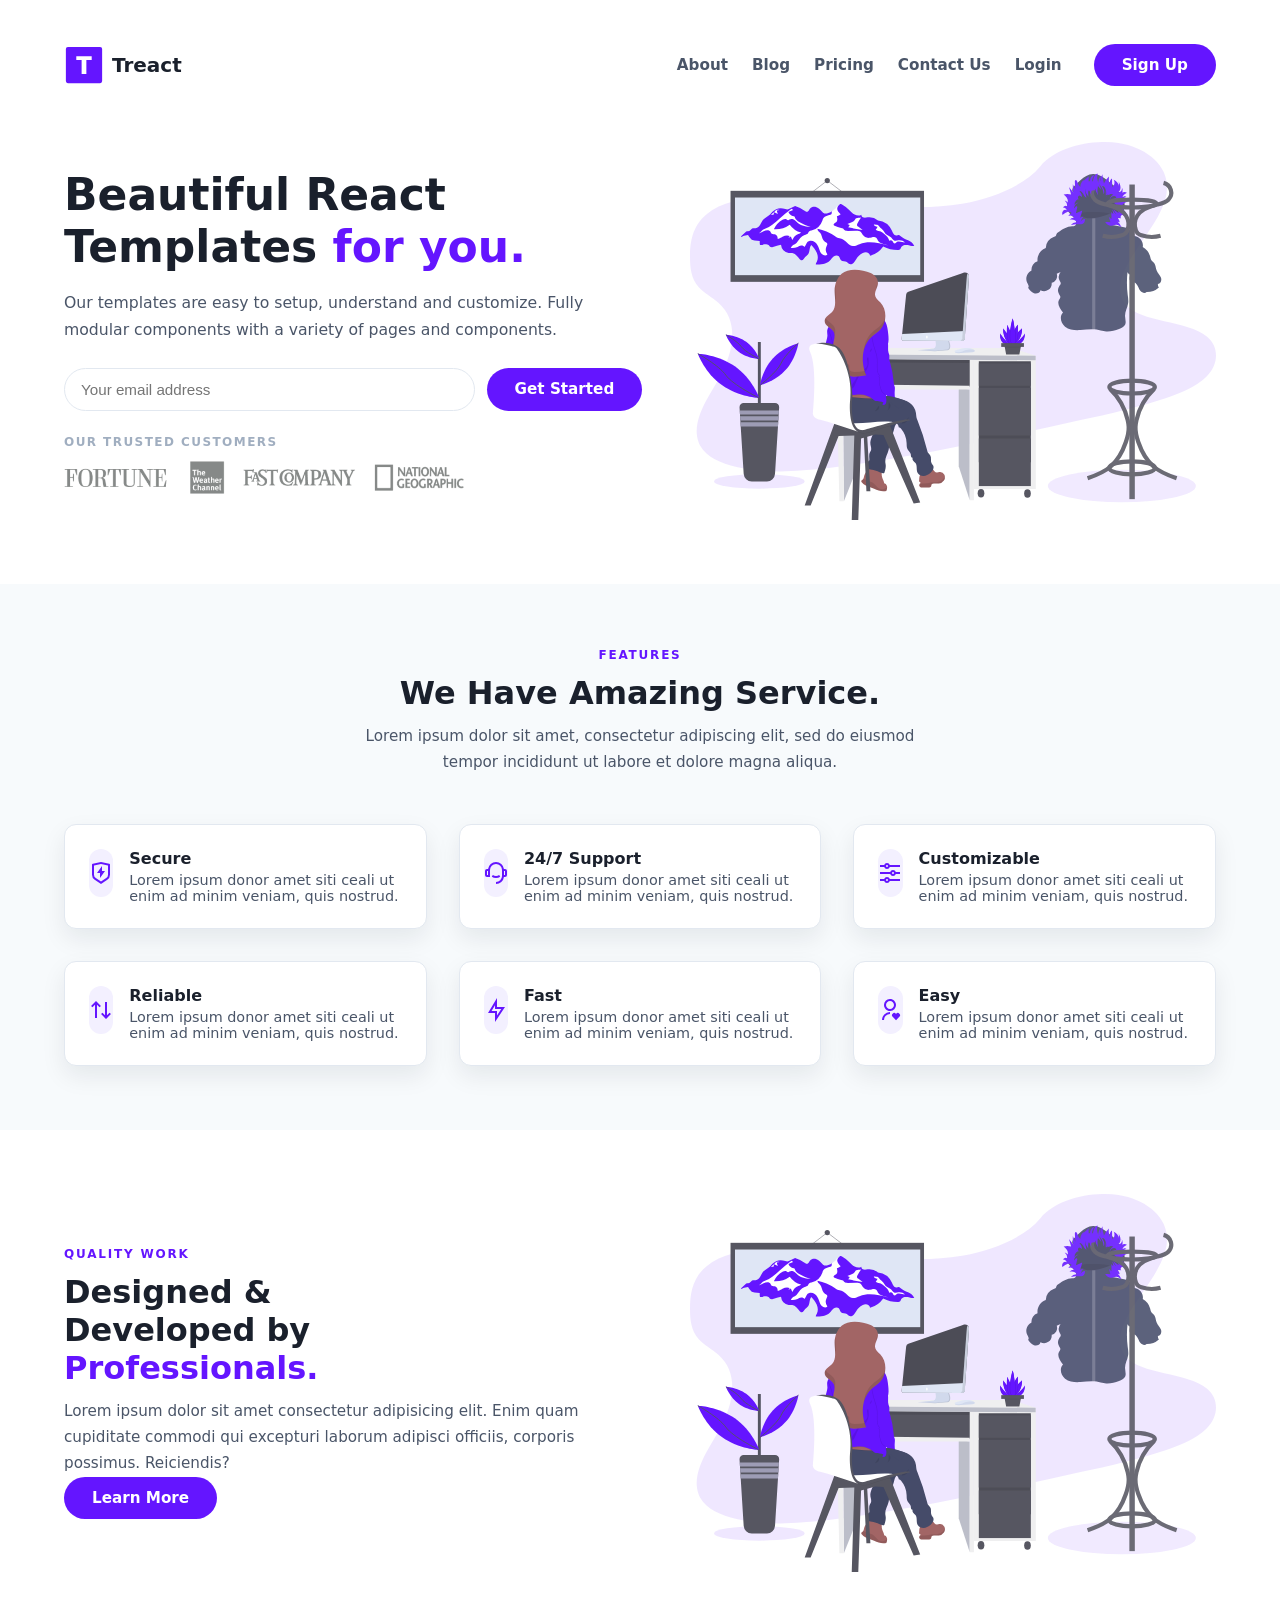
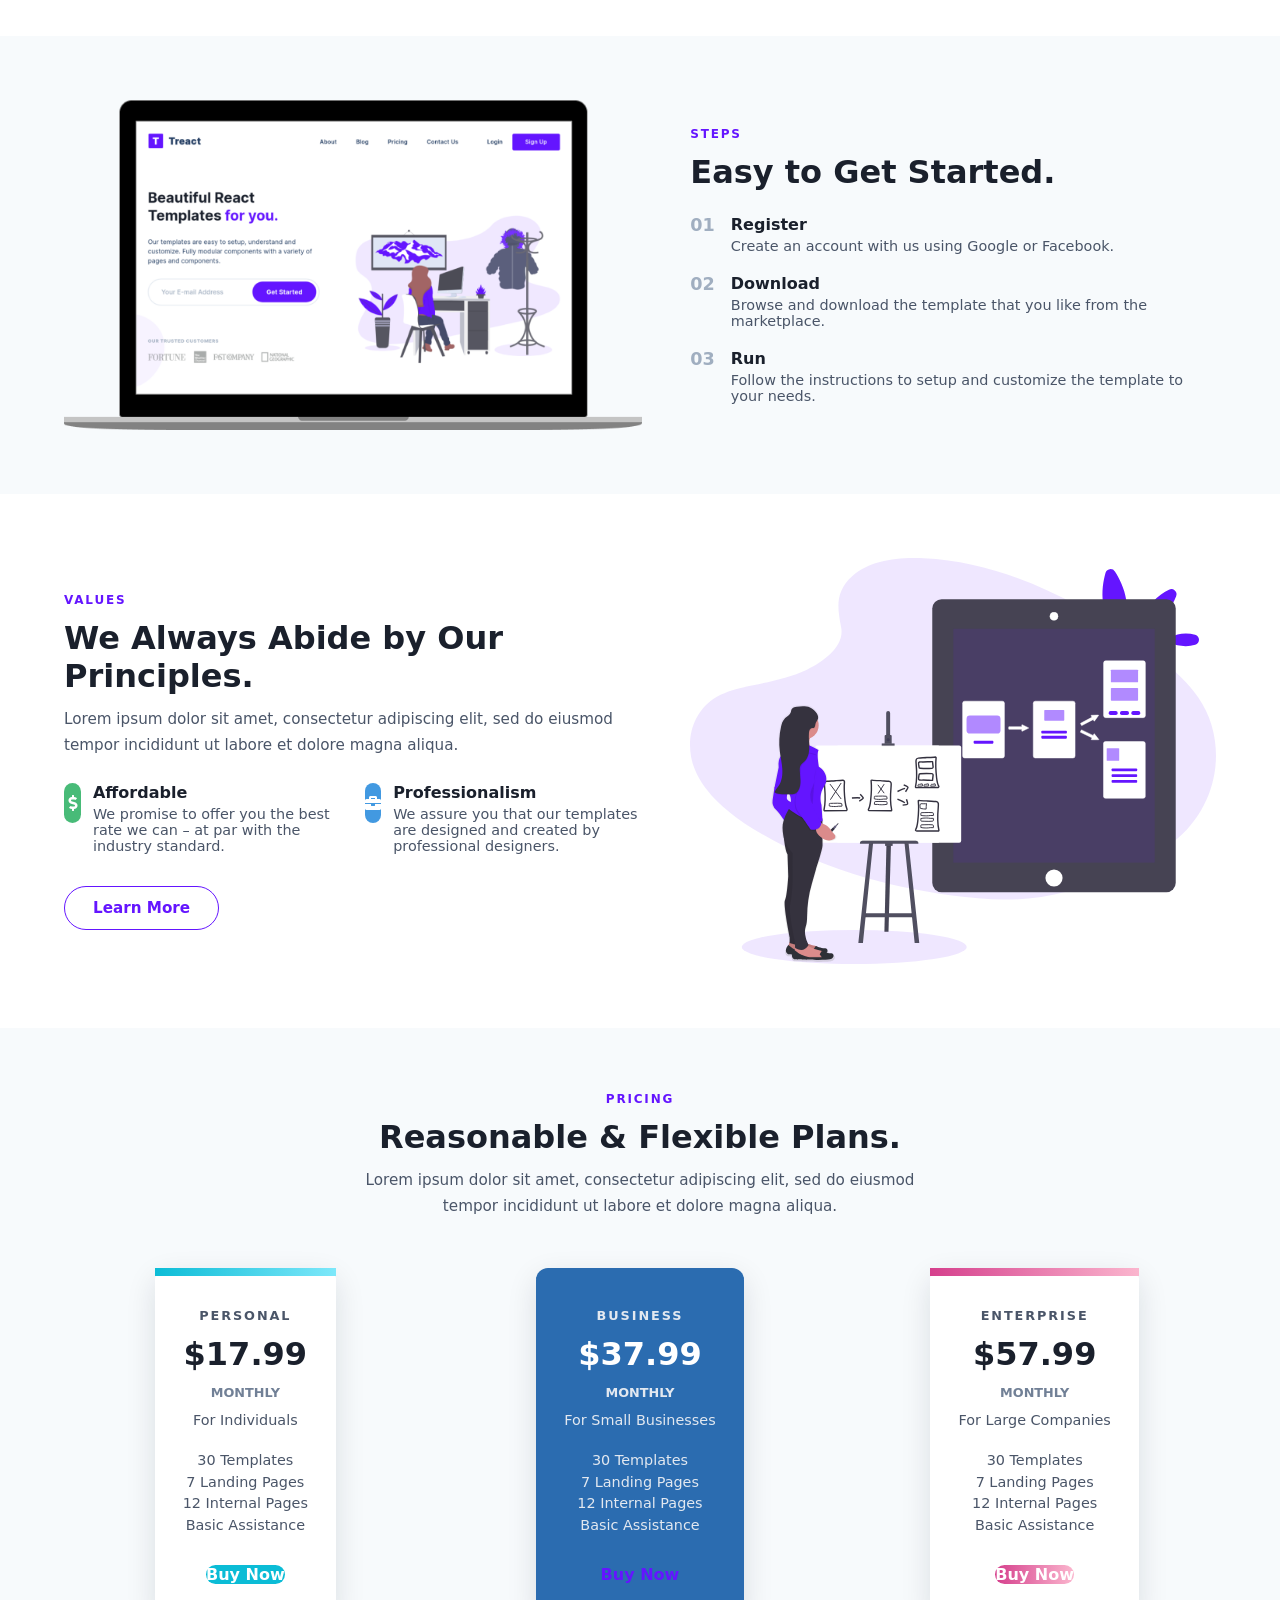
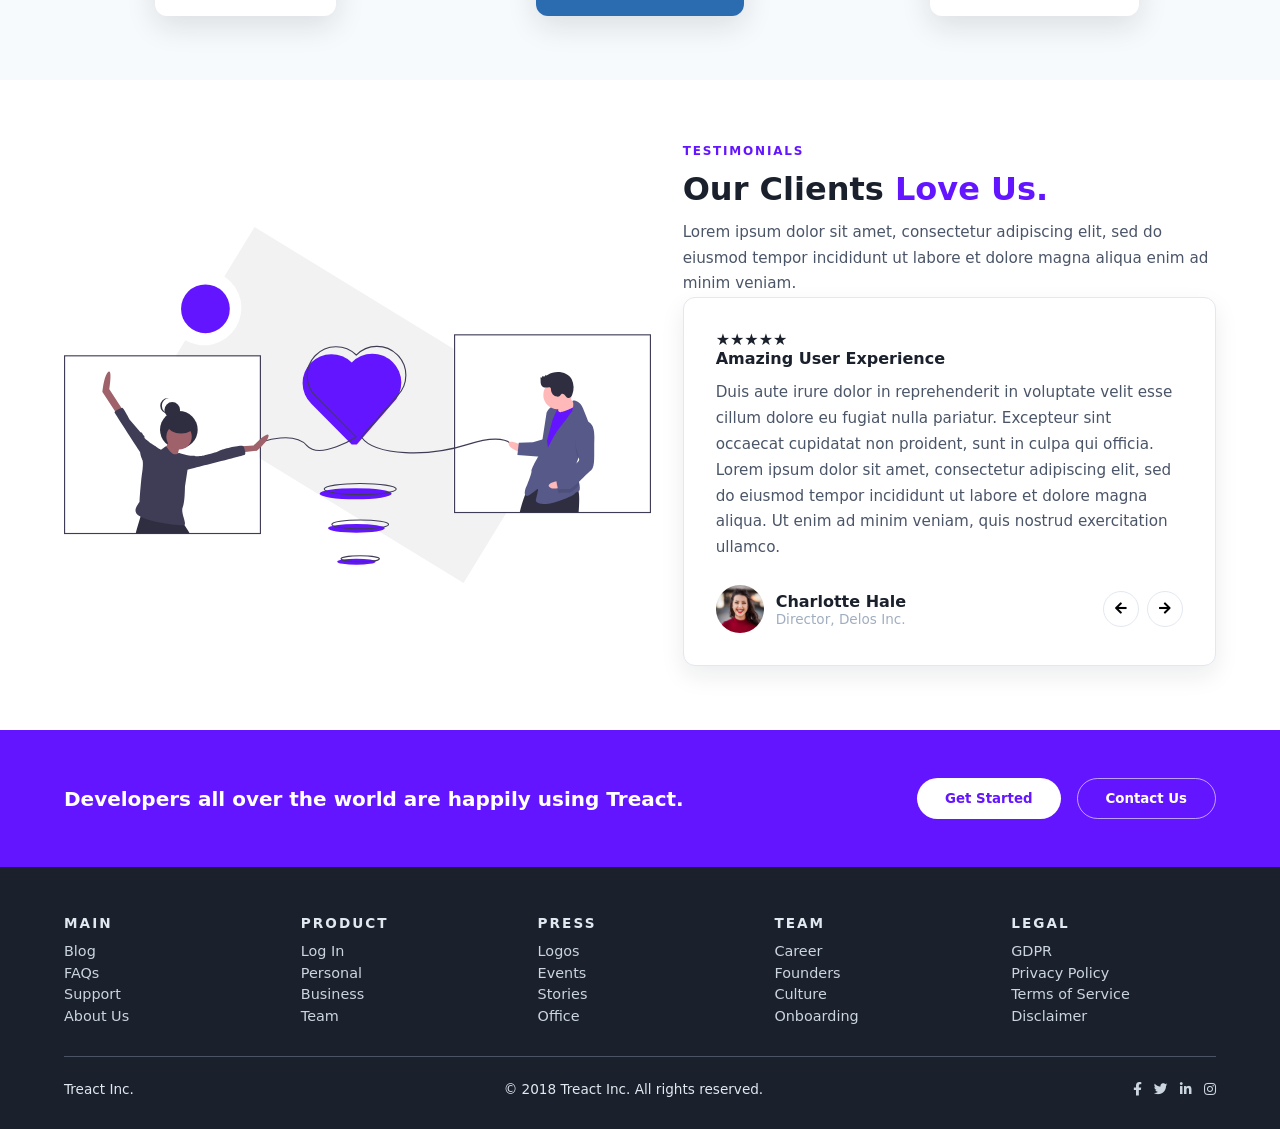
==== commit 62b680f9: "final project update" ====
--- a/index.html
+++ b/index.html
@@ -319,46 +319,61 @@
         </div>
 
         <div class="pricing-grid">
-          <div class="price-card price-personal">
-            <div class="price-plan">PERSONAL</div>
-            <div class="price-amount">$17.99</div>
-            <div class="price-period">MONTHLY</div>
-            <div class="price-tagline">For Individuals</div>
-            <ul class="price-features">
-              <li>30 Templates</li>
-              <li>7 Landing Pages</li>
-              <li>12 Internal Pages</li>
-              <li>Basic Assistance</li>
-            </ul>
-            <button class="btn-primary">Buy Now</button>
-          </div>
+         <div class="price-card price-personal">
+  <div class="price-plan">PERSONAL</div>
+  <div class="price-amount">$17.99</div>
+  <div class="price-period">MONTHLY</div>
+  <div class="price-tagline">For Individuals</div>
+
+  <ul class="price-features">
+    <li>30 Templates</li>
+    <li>7 Landing Pages</li>
+    <li>12 Internal Pages</li>
+    <li>Basic Assistance</li>
+  </ul>
+
+  <div class="price-button-wrapper">
+    <a class="btn">Buy Now</a>
+  </div>
+</div>
 
           <div class="price-card price-business">
-            <div class="price-plan">BUSINESS</div>
-            <div class="price-amount">$37.99</div>
-            <div class="price-period">MONTHLY</div>
-            <div class="price-tagline">For Small Businesses</div>
-            <ul class="price-features">
-              <li>60 Templates</li>
-              <li>15 Landing Pages</li>
-              <li>22 Internal Pages</li>
-              <li>Priority Assistance</li>
-            </ul>
-            <button class="btn-primary">Buy Now</button>
-          </div>
+  <div class="price-plan">BUSINESS</div>
+  <div class="price-amount">$37.99</div>
+  <div class="price-period">MONTHLY</div>
+  <div class="price-tagline">For Small Businesses</div>
+
+  <ul class="price-features">
+    <li>30 Templates</li>
+    <li>7 Landing Pages</li>
+    <li>12 Internal Pages</li>
+    <li>Basic Assistance</li>
+  </ul>
+
+  <div class="price-button-wrapper">
+    <a class="btn">Buy Now</a>
+  </div>
+</div>
+
 
           <div class="price-card price-enterprise">
-            <div class="price-plan">ENTERPRISE</div>
-            <div class="price-amount">$57.99</div>
-            <div class="price-period">MONTHLY</div>
-            <div class="price-tagline">For Large Companies</div>
-            <ul class="price-features">
-              <li>90 Templates</li>
-              <li>27 Landing Pages</li>
-              <li>37 Internal Pages</li>
-              <li>Personal Assistance</li>
-            </ul>
-            <button class="btn-primary">Buy Now</button>
+  <div class="price-plan">ENTERPRISE</div>
+  <div class="price-amount">$57.99</div>
+  <div class="price-period">MONTHLY</div>
+  <div class="price-tagline">For Large Companies</div>
+
+  <ul class="price-features">
+    <li>30 Templates</li>
+    <li>7 Landing Pages</li>
+    <li>12 Internal Pages</li>
+    <li>Basic Assistance</li>
+  </ul>
+
+  <div class="price-button-wrapper">
+    <a class="btn">Buy Now</a>
+  </div>
+</div>
+
           </div>
         </div>
       </div>
--- a/style-new.css
+++ b/style-new.css
@@ -446,12 +446,11 @@
 /* PRICING */
 
 /* ============================
-   PRICING SECTION — BASE STYLES
+   PRICING SECTION — BASE
    ============================ */
 
 .pricing {
   padding: 4rem 0;
-  background: var(--bg);
 }
 
 .pricing-header {
@@ -466,76 +465,120 @@
   gap: 2rem;
 }
 
-/* Base card styling */
+/* Base card */
 .price-card {
-  border-radius: var(--radius-lg);
+  background: #ffffff;
+  border-radius: 0.75rem;
   padding: 2rem 1.75rem;
+  max-width: 1200px;
+  margin: 0 auto;
   text-align: center;
-  box-shadow: var(--shadow-soft);
+  box-shadow: 0 10px 30px rgba(15, 23, 42, 0.12);
+  border-top: 8px solid transparent;
   display: flex;
   flex-direction: column;
   gap: 0.75rem;
-  border: 1px solid transparent; /* overridden per plan */
-}
-
-/* Typography inside cards */
+}
+
+/* Typography */
 .price-plan {
   font-size: 0.8rem;
   font-weight: 700;
   letter-spacing: 0.15em;
   text-transform: uppercase;
-  color: var(--gray-light);
+  color: #4a5568;
 }
 
 .price-amount {
   font-size: 2rem;
   font-weight: 800;
+  color: #1a202c;
 }
 
 .price-period {
   font-size: 0.8rem;
   font-weight: 600;
-  color: var(--gray-light);
+  color: #718096;
 }
 
 .price-tagline {
   font-size: 0.9rem;
-  color: var(--gray);
+  color: #4a5568;
   margin-bottom: 0.75rem;
 }
 
 .price-features {
   list-style: none;
   padding: 0;
-  margin: 0 0 1rem;
+  margin: 0 0 1.25rem;
   font-size: 0.9rem;
-  color: var(--gray);
+  color: #4a5568;
 }
 
 .price-features li + li {
   margin-top: 0.35rem;
 }
 
+/* Button base */
+.price-card .btn {
+  width: 100%;
+  border-radius: 999px;
+  font-weight: 700;
+  border: none;
+}
+
 /* ============================
-   PLAN COLORS — MATCH EXAMPLE
+   PERSONAL — Aqua Gradient
    ============================ */
 
-/* PERSONAL — Light Green */
 .price-personal {
-  background: #f0fff4;       /* soft green */
-  border: 1px solid #c6f6d5; /* pale green border */
-}
-
-/* BUSINESS — Light Purple */
+  border-top: 8px solid;
+  border-image: linear-gradient(to right, #0bbcd6, #7ee8fa) 1;
+}
+
+.price-personal .btn {
+  background: #0bbcd6; /* solid aqua, same family as border */
+  color: #ffffff;
+}
+
+/* ============================
+   BUSINESS — Full Light Blue Card
+   ============================ */
+
 .price-business {
-  background: #f7f2ff;       /* soft lavender */
-  border: 1px solid #e9d8fd; /* pale purple border */
-}
-
-/* ENTERPRISE — Light Orange */
+  background: #2b6cb0; /* lighter blue full card */
+  color: #ffffff;
+  border-top-color: #2b6cb0; /* same color so border disappears visually */
+}
+
+.price-business .price-plan,
+.price-business .price-period,
+.price-business .price-tagline,
+.price-business .price-features li {
+  color: #e2e8f0;
+}
+
+.price-business .price-amount {
+  color: #ffffff;
+}
+
+.price-business .btn {
+  color: #ffffff; /* white button */
+  color: #6415ff;      /* purple text */
+}
+
+/* ============================
+   ENTERPRISE — Pink Gradient
+   ============================ */
+
 .price-enterprise {
-  background: #fffaf0;       /* soft orange */
-  border: 1px solid #feebc8; /* pale orange border */
+  border-top: 8px solid;
+  border-image: linear-gradient(to right, #d53f8c, #fbb6ce) 1;
+}
+
+.price-enterprise .btn {
+  background: linear-gradient(to right, #d53f8c, #fbb6ce);
+  color: #ffffff;
 }
 
 /* ============================
@@ -553,6 +596,7 @@
     grid-template-columns: minmax(0, 1fr);
   }
 }
+
 
 
 /* TESTIMONIALS */
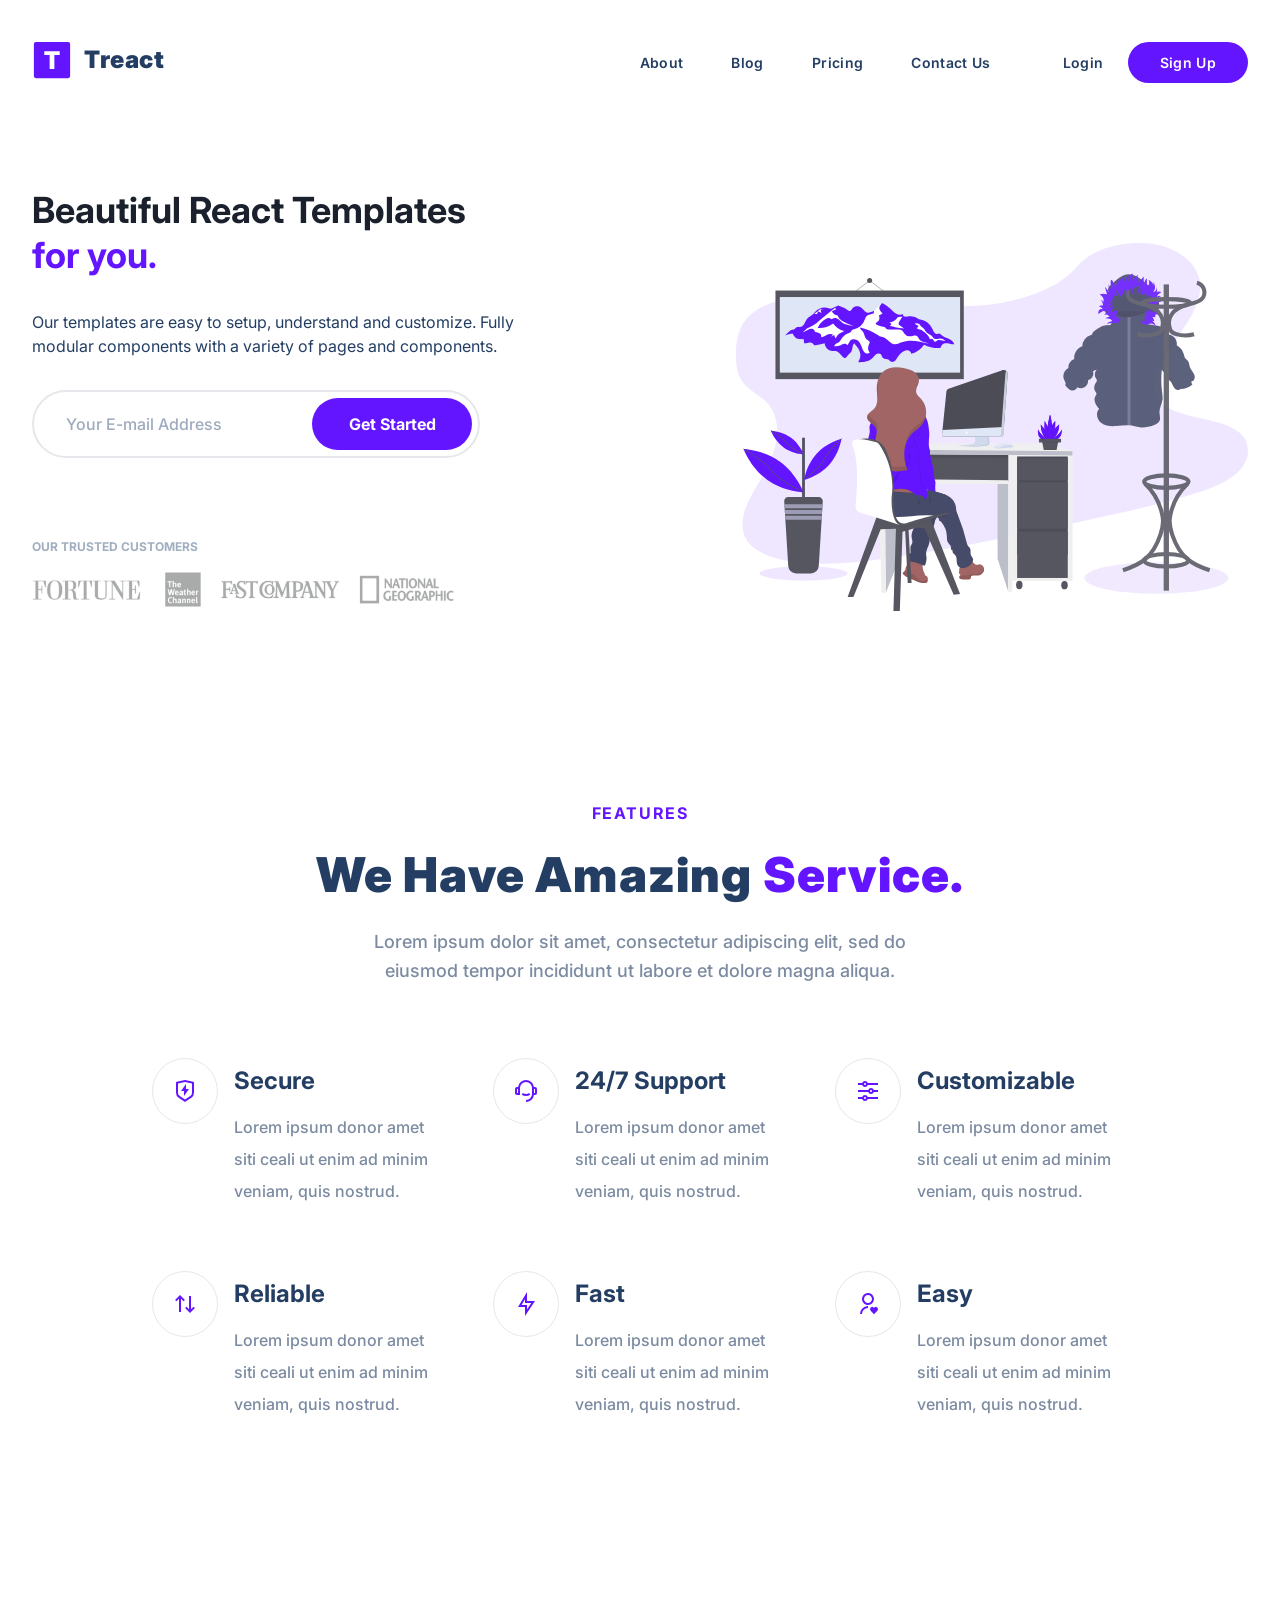
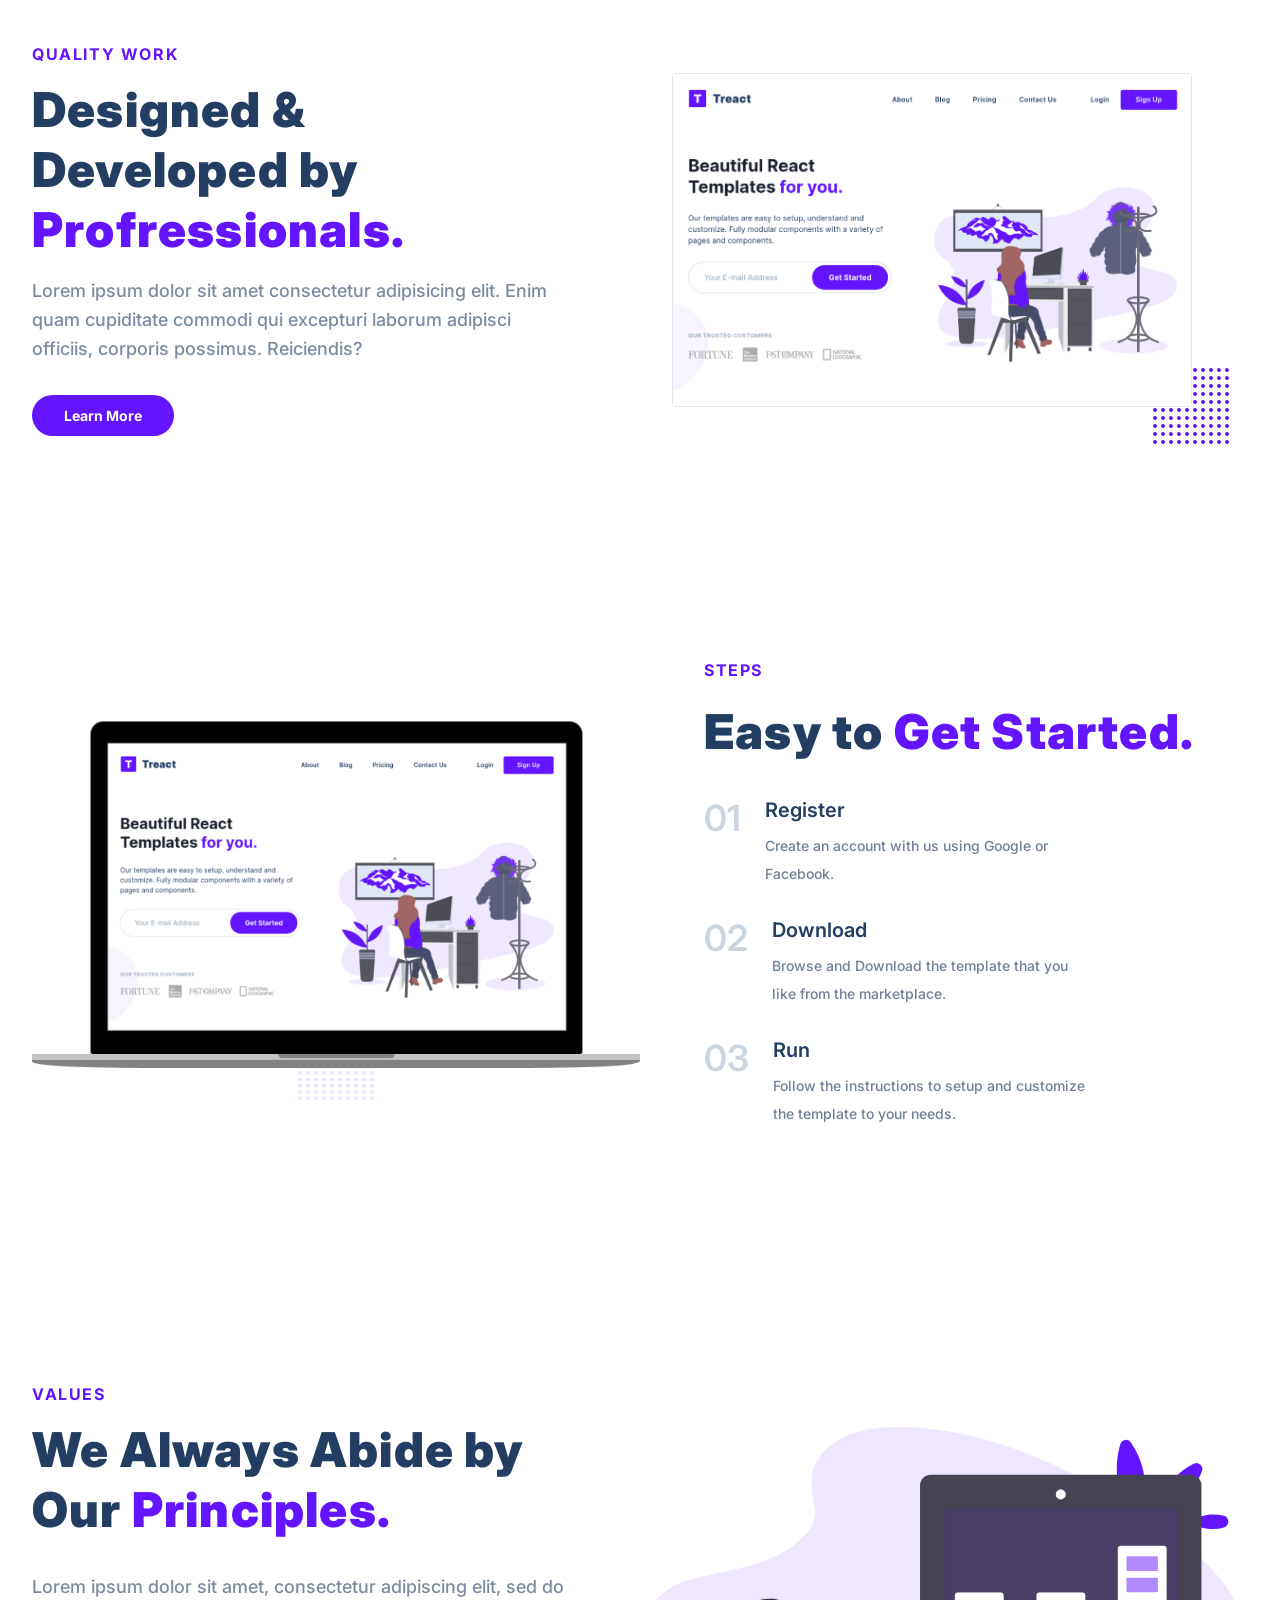
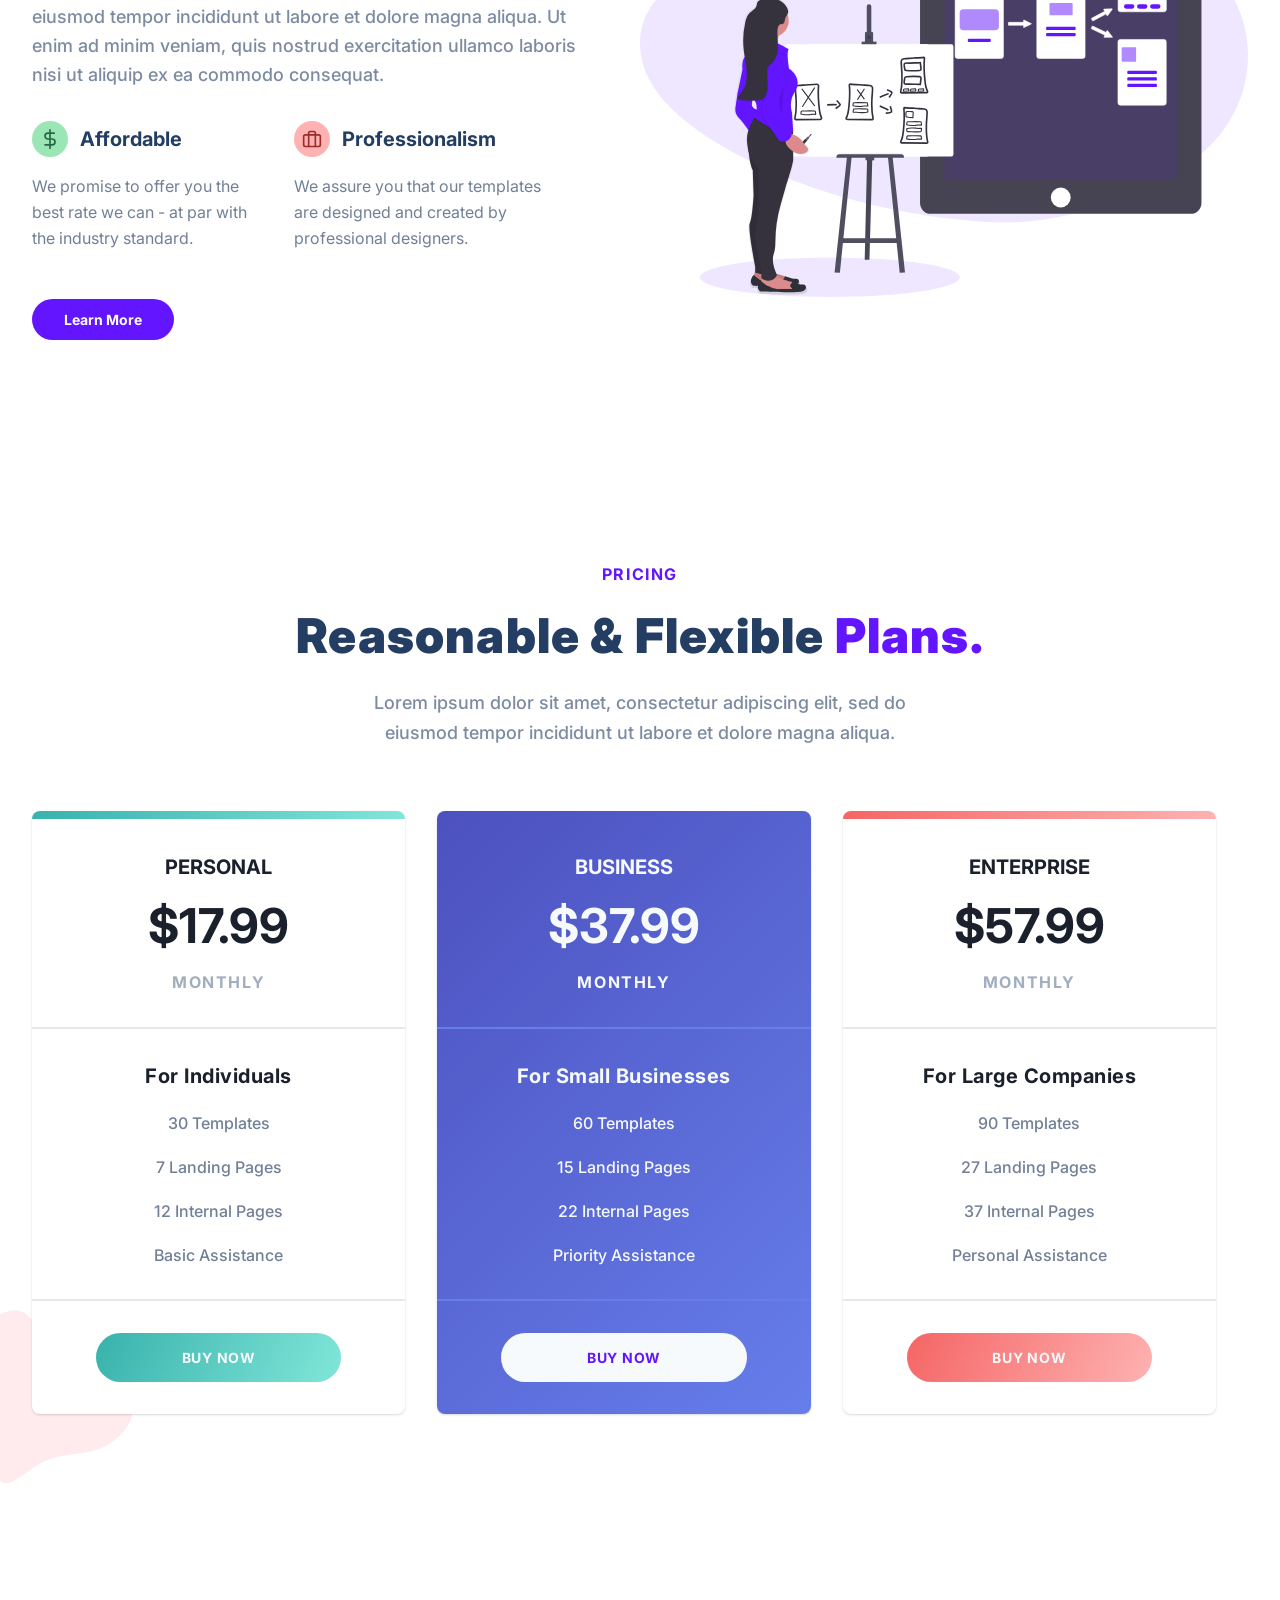
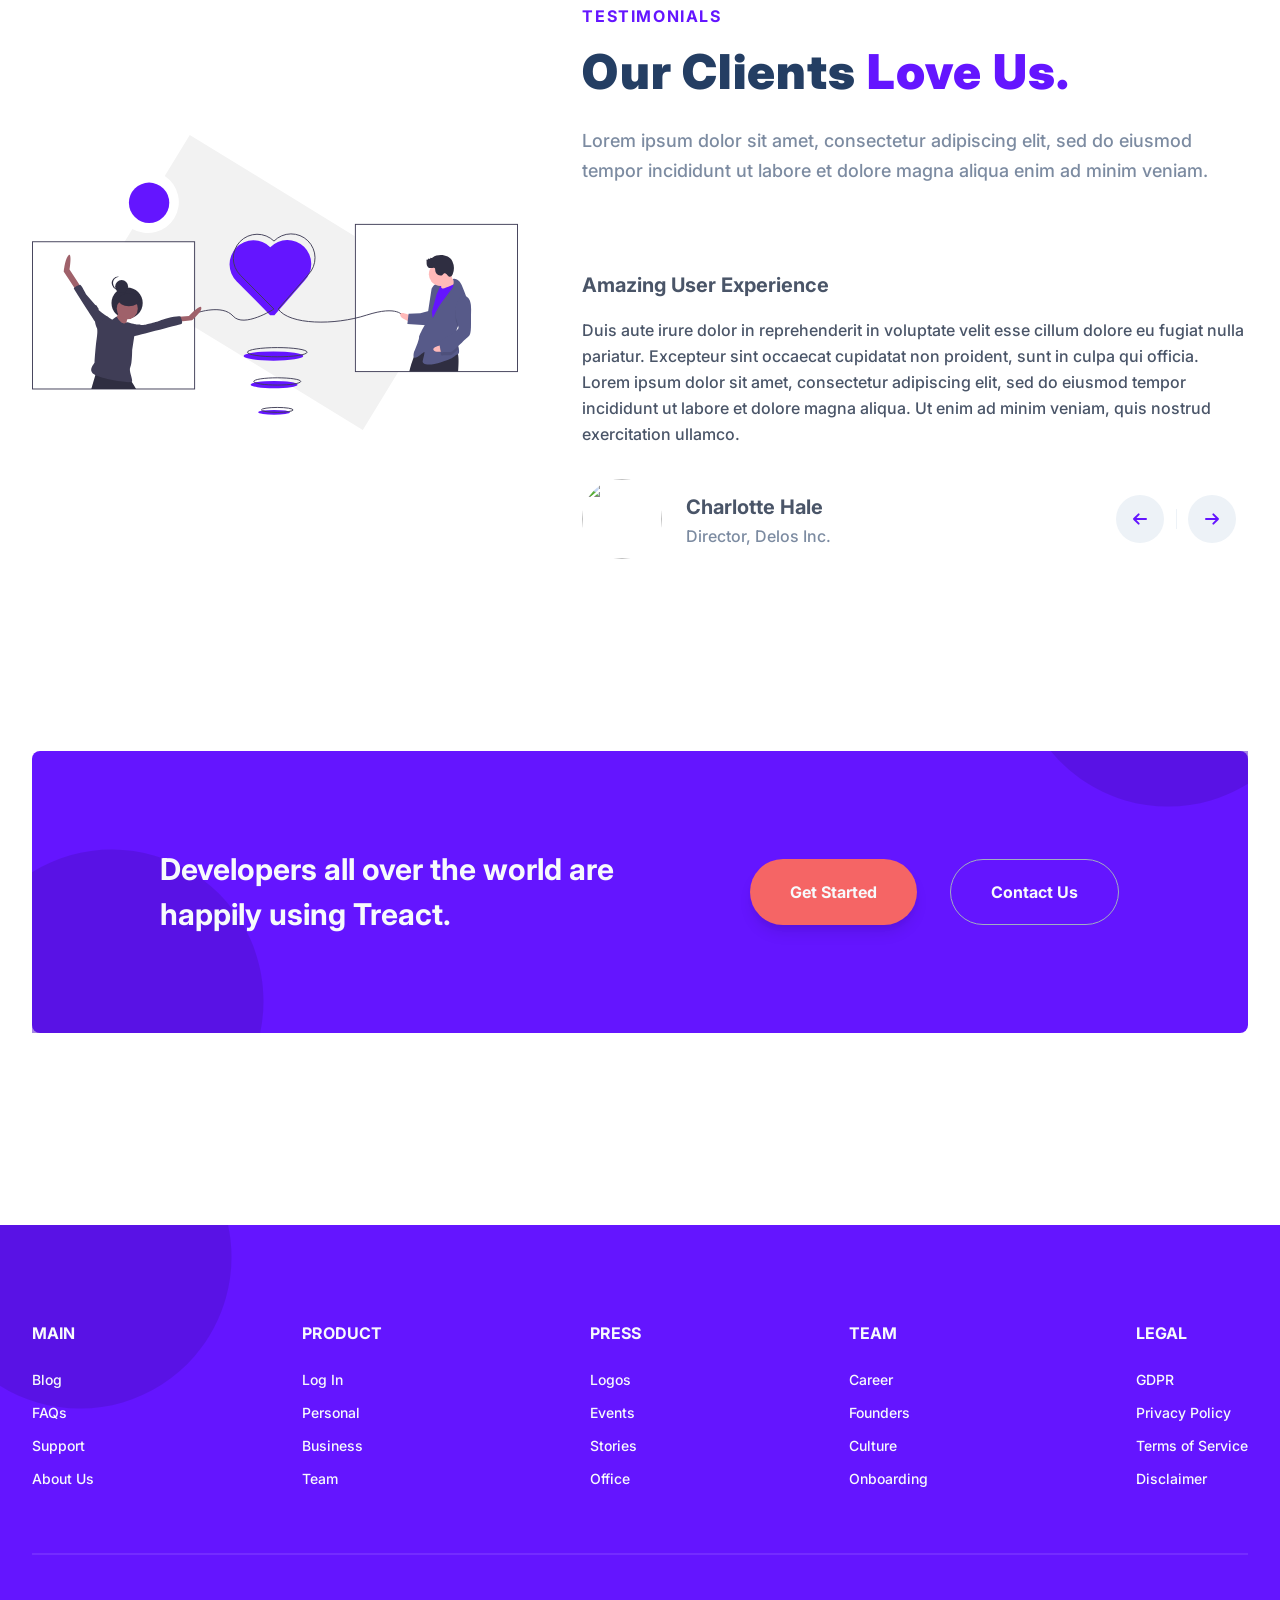
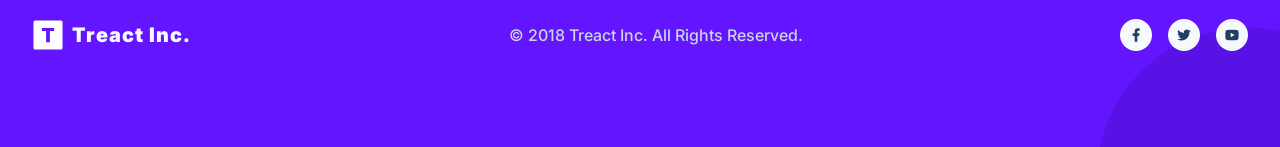
==== commit 05b88055: "Final project page update" ====
--- a/index.html
+++ b/index.html
@@ -1,525 +1,732 @@
 <!DOCTYPE html>
 <html lang="en">
-<head>
-  <meta charset="UTF-8" />
-  <meta http-equiv="X-UA-Compatible" content="IE=edge" />
-  <meta name="viewport" content="width=device-width, initial-scale=1.0" />
-  <title>Treact Landing</title>
+  <head>
+    <meta charset="UTF-8" />
+    <meta name="viewport" content="width=device-width, initial-scale=1.0" />
+    <link rel="stylesheet" href="style.css" />
+    <script
+      src="https://kit.fontawesome.com/6487f0a3d4.js"
+      crossorigin="anonymous"
+    ></script>
+    <script src="index.js"></script>
+    <title>Module 2 Final Project (Example Website)</title>
+  </head>
+  <body>
+    <section id="landing">
+      <nav>
+        <div class="row nav__row">
+          <div class="nav__logo">
+            <img
+              class="nav__logo--img"
+              src="./assets/logo.2c489fc453a1783cbadacf914efa3df6.svg"
+              alt="LOGO"
+            />
+            <div class="nav__logo--title">Treact</div>
+          </div>
+          <div class="nav__links">
+            <a href="#" class="nav__link">About</a>
+            <a href="#" class="nav__link">Blog</a>
+            <a href="#" class="nav__link">Pricing</a>
+            <a href="#" class="nav__link">Contact Us</a>
+            <a href="#" class="nav__link login">Login</a>
+            <a href="#" class="nav__link nav__link--primary">Sign Up</a>
+          </div>
+          <button class="btn__menu" onclick="openMenu()">
+            <svg
+              xmlns="http://www.w3.org/2000/svg"
+              width="24"
+              height="24"
+              viewBox="0 0 24 24"
+              fill="none"
+              stroke="currentColor"
+              stroke-width="2"
+              stroke-linecap="round"
+              stroke-linejoin="round"
+              class="btn__menu--svg"
+            >
+              <line x1="3" y1="12" x2="21" y2="12"></line>
+              <line x1="3" y1="6" x2="21" y2="6"></line>
+              <line x1="3" y1="18" x2="21" y2="18"></line>
+            </svg>
+          </button>
+        </div>
+      </nav>
+      <div class="menu">
+        <button class="btn__menu btn__menu--close" onclick="closeMenu()">
+          <svg
+            xmlns="http://www.w3.org/2000/svg"
+            width="24"
+            height="24"
+            viewBox="0 0 24 24"
+            fill="none"
+            stroke="currentColor"
+            stroke-width="2"
+            stroke-linecap="round"
+            stroke-linejoin="round"
+            class="light___StyledCloseIcon-lj69nl-14 fASujC"
+          >
+            <line x1="18" y1="6" x2="6" y2="18"></line>
+            <line x1="6" y1="6" x2="18" y2="18"></line>
+          </svg>
+        </button>
+        <div class="menu__links">
+          <a href="#about" class="menu__link" onclick="closeMenu()">About</a>
+          <a href="#blog" class="menu__link" onclick="closeMenu()">Blog</a>
+          <a href="#pricing" class="menu__link" onclick="closeMenu()"
+            >Pricing</a
+          >
+          <a href="#contact__us" class="menu__link" onclick="closeMenu()"
+            >Contact Us</a
+          >
+          <a href="#login" class="menu__link" onclick="closeMenu()">Login</a>
+          <a
+            href="#signup"
+            class="menu__link menu__link--primary"
+            onclick="closeMenu()"
+            >Sign up</a
+          >
+        </div>
+      </div>
+      <header>
+        <div class="container">
+          <div class="row">
+            <div class="header__description">
+              <h1>
+                Beautiful React Templates <span class="purple">for you.</span>
+              </h1>
+              <p class="header__description--para">
+                Our templates are easy to setup, understand and customize. Fully
+                modular components with a variety of pages and components.
+              </p>
+              <div class="header__email">
+                <input
+                  type="text"
+                  class="header__email--input"
+                  placeholder="Your E-mail Address"
+                />
+                <button class="header__email--btn">Get Started</button>
+              </div>
+              <p class="header__customers--title">OUR TRUSTED CUSTOMERS</p>
+              <img
+                src="./assets/customers-logo-strip.680ac7c2e8ae28161d2c.png"
+                class="header__customers"
+              />
+            </div>
+            <figure class="header__img--wrapper">
+              <img
+                src="./assets/design-illustration-2.6da6a00b20c07c4a9b65d1870679e1b8.svg"
+                class="header__img"
+              />
+            </figure>
+          </div>
+        </div>
+      </header>
+    </section>
+    <main>
+      <section id="features">
+        <div class="container">
+          <div class="row__narrow">
+            <h4 class="section__tag">FEATURES</h4>
+            <h2 class="section__title">
+              We Have Amazing <span class="purple">Service.</span>
+            </h2>
+            <div class="section__para">
+              Lorem ipsum dolor sit amet, consectetur adipiscing elit, sed do
+              eiusmod tempor incididunt ut labore et dolore magna aliqua.
+            </div>
+            <div class="features">
+              <div class="feature">
+                <div class="feature__row">
+                  <figure class="feature__img--wrapper">
+                    <img
+                      src="./assets/shield-icon.daefe14b320b14fbd9cbd18908ac93ec.svg"
+                      class="feature__img"
+                    />
+                  </figure>
+                  <div class="feature__text">
+                    <h2 class="feature__title">Secure</h2>
+                    <p class="feature__para">
+                      Lorem ipsum donor amet siti ceali ut enim ad minim veniam,
+                      quis nostrud.
+                    </p>
+                  </div>
+                </div>
+              </div>
+              <div class="feature">
+                <div class="feature__row">
+                  <figure class="feature__img--wrapper">
+                    <img
+                      src="./assets/support-icon.f9253ffa8cb6ffde5bbaa05eb5136375.svg"
+                      class="feature__img"
+                    />
+                  </figure>
+                  <div class="feature__text">
+                    <h2 class="feature__title">24/7 Support</h2>
+                    <p class="feature__para">
+                      Lorem ipsum donor amet siti ceali ut enim ad minim veniam,
+                      quis nostrud.
+                    </p>
+                  </div>
+                </div>
+              </div>
+              <div class="feature">
+                <div class="feature__row">
+                  <figure class="feature__img--wrapper">
+                    <img
+                      src="/assets/customize-icon.367468c90fd796009b97fbfba67b2c6a.svg"
+                      class="feature__img"
+                    />
+                  </figure>
+                  <div class="feature__text">
+                    <h2 class="feature__title">Customizable</h2>
+                    <p class="feature__para">
+                      Lorem ipsum donor amet siti ceali ut enim ad minim veniam,
+                      quis nostrud.
+                    </p>
+                  </div>
+                </div>
+              </div>
+              <div class="feature">
+                <div class="feature__row">
+                  <figure class="feature__img--wrapper">
+                    <img
+                      src="/assets/reliable-icon.1367510a8f0a1bec76dc425d25f92f43.svg"
+                      class="feature__img"
+                    />
+                  </figure>
+                  <div class="feature__text">
+                    <h2 class="feature__title">Reliable</h2>
+                    <p class="feature__para">
+                      Lorem ipsum donor amet siti ceali ut enim ad minim veniam,
+                      quis nostrud.
+                    </p>
+                  </div>
+                </div>
+              </div>
+              <div class="feature">
+                <div class="feature__row">
+                  <figure class="feature__img--wrapper">
+                    <img
+                      src="/assets/fast-icon.dbb971a73d4805d2fc3bcdacdb55beba.svg"
+                      class="feature__img"
+                    />
+                  </figure>
+                  <div class="feature__text">
+                    <h2 class="feature__title">Fast</h2>
+                    <p class="feature__para">
+                      Lorem ipsum donor amet siti ceali ut enim ad minim veniam,
+                      quis nostrud.
+                    </p>
+                  </div>
+                </div>
+              </div>
+              <div class="feature">
+                <div class="feature__row">
+                  <figure class="feature__img--wrapper">
+                    <img
+                      src="/assets/simple-icon.673b7e1750b2a4ef32907fc164828d00.svg"
+                      class="feature__img"
+                    />
+                  </figure>
+                  <div class="feature__text">
+                    <h2 class="feature__title">Easy</h2>
+                    <p class="feature__para">
+                      Lorem ipsum donor amet siti ceali ut enim ad minim veniam,
+                      quis nostrud.
+                    </p>
+                  </div>
+                </div>
+              </div>
+            </div>
+          </div>
+        </div>
+      </section>
+      <section id="quality">
+        <div class="container">
+          <div class="row">
+            <div class="quality__description">
+              <div class="section__tag">QUALITY WORK</div>
+              <h2 class="section__title">
+                Designed & Developed by
+                <span class="purple">Profressionals.</span>
+              </h2>
+              <p class="section__para">
+                Lorem ipsum dolor sit amet consectetur adipisicing elit. Enim
+                quam cupiditate commodi qui excepturi laborum adipisci officiis,
+                corporis possimus. Reiciendis?
+              </p>
+              <button class="btn">Learn More</button>
+            </div>
+            <figure class="quality__img--wrapper">
+              <img
+                src="/assets/hero-screenshot-1.40a097b525c2f8c9808e.png"
+                class="quality__img"
+              />
+              <svg viewBox="0 0 1280 1280" class="quality__grid">
+                <path
+                  d="M55 33.5C44.5 37 35 47.6 32.8 58.3c-4.3 20.6 16.3 41.2 36.9 36.9 15.5-3.2 27.5-19 26-33.9-1.1-10.5-9-21.3-19-26.2-6.1-2.9-15.5-3.6-21.7-1.6zM183 33.5c-15.1 5-25.3 21.6-22.2 36.2 2.5 11.9 13.6 23 25.4 25.5 19.4 4.1 39.5-14.2 37.5-33.9-1.1-10.5-9-21.3-19-26.2-6.1-2.9-15.5-3.6-21.7-1.6zM311 33.5c-10.5 3.5-20 14.1-22.2 24.8-4.3 20.6 16.3 41.2 36.9 36.9 15.5-3.2 27.5-19 26-33.9-1.1-10.5-9-21.3-19-26.2-6.1-2.9-15.5-3.6-21.7-1.6zM439 33.5c-10.5 3.5-20 14.1-22.2 24.8-4.3 20.6 16.3 41.2 36.9 36.9 15.5-3.2 27.5-19 26-33.9-1.1-10.5-9-21.3-19-26.2-6.1-2.9-15.5-3.6-21.7-1.6zM567 33.5c-10.5 3.5-20 14.1-22.2 24.8-4.3 20.6 16.3 41.2 36.9 36.9 15.5-3.2 27.5-19 26-33.9-1.1-10.5-9-21.3-19-26.2-6.1-2.9-15.5-3.6-21.7-1.6zM695 33.5c-10.5 3.5-20 14.1-22.2 24.8-4.3 20.6 16.3 41.2 36.9 36.9 15.5-3.2 27.5-19 26-33.9-1.1-10.5-9-21.3-19-26.2-6.1-2.9-15.5-3.6-21.7-1.6zM823 33.5c-10.5 3.5-20 14.1-22.2 24.8-4.3 20.6 16.3 41.2 36.9 36.9 15.5-3.2 27.5-19 26-33.9-1.1-10.5-9-21.3-19-26.2-6.1-2.9-15.5-3.6-21.7-1.6zM951 33.5c-10.5 3.5-20 14.1-22.2 24.8-4.3 20.6 16.3 41.2 36.9 36.9 15.5-3.2 27.5-19 26-33.9-1.1-10.5-9-21.3-19-26.2-6.1-2.9-15.5-3.6-21.7-1.6zM1079 33.5c-10.5 3.5-20 14.1-22.2 24.8-2.5 11.7 3.2 24.4 14.2 31.9 10.7 7.4 22.9 7.5 33.7.3 17.7-11.8 20.1-33.8 5.3-48.5-8.5-8.6-20.7-11.9-31-8.5zM1207 33.5c-10.5 3.5-20 14.1-22.2 24.8-2.5 11.7 3.2 24.4 14.2 31.9 10.7 7.4 22.9 7.5 33.7.3 17.7-11.8 20.1-33.8 5.3-48.5-8.5-8.6-20.7-11.9-31-8.5zM55 161.5c-10.5 3.5-20 14.1-22.2 24.8-4.3 20.6 16.3 41.2 36.9 36.9 15.5-3.2 27.5-19 26-33.9-1.1-10.5-9-21.3-19-26.2-6.1-2.9-15.5-3.6-21.7-1.6zM183 161.5c-15.1 5-25.3 21.6-22.2 36.2 2.5 11.9 13.6 23 25.4 25.5 19.4 4.1 39.5-14.2 37.5-33.9-1.1-10.5-9-21.3-19-26.2-6.1-2.9-15.5-3.6-21.7-1.6zM311 161.5c-10.5 3.5-20 14.1-22.2 24.8-4.3 20.6 16.3 41.2 36.9 36.9 15.5-3.2 27.5-19 26-33.9-1.1-10.5-9-21.3-19-26.2-6.1-2.9-15.5-3.6-21.7-1.6zM439 161.5c-10.5 3.5-20 14.1-22.2 24.8-4.3 20.6 16.3 41.2 36.9 36.9 15.5-3.2 27.5-19 26-33.9-1.1-10.5-9-21.3-19-26.2-6.1-2.9-15.5-3.6-21.7-1.6zM567 161.5c-10.5 3.5-20 14.1-22.2 24.8-4.3 20.6 16.3 41.2 36.9 36.9 15.5-3.2 27.5-19 26-33.9-1.1-10.5-9-21.3-19-26.2-6.1-2.9-15.5-3.6-21.7-1.6zM695 161.5c-10.5 3.5-20 14.1-22.2 24.8-4.3 20.6 16.3 41.2 36.9 36.9 15.5-3.2 27.5-19 26-33.9-1.1-10.5-9-21.3-19-26.2-6.1-2.9-15.5-3.6-21.7-1.6zM823 161.5c-10.5 3.5-20 14.1-22.2 24.8-4.3 20.6 16.3 41.2 36.9 36.9 15.5-3.2 27.5-19 26-33.9-1.1-10.5-9-21.3-19-26.2-6.1-2.9-15.5-3.6-21.7-1.6zM951 161.5c-10.5 3.5-20 14.1-22.2 24.8-4.3 20.6 16.3 41.2 36.9 36.9 15.5-3.2 27.5-19 26-33.9-1.1-10.5-9-21.3-19-26.2-6.1-2.9-15.5-3.6-21.7-1.6zM1079 161.5c-10.5 3.5-20 14.1-22.2 24.8-2.5 11.7 3.2 24.4 14.2 31.9 10.7 7.4 22.9 7.5 33.7.3 17.7-11.8 20.1-33.8 5.3-48.5-8.5-8.6-20.7-11.9-31-8.5zM1207 161.5c-10.5 3.5-20 14.1-22.2 24.8-2.5 11.7 3.2 24.4 14.2 31.9 10.7 7.4 22.9 7.5 33.7.3 17.7-11.8 20.1-33.8 5.3-48.5-8.5-8.6-20.7-11.9-31-8.5zM55 289.5c-10.5 3.5-20 14.1-22.2 24.8-4.3 20.6 16.3 41.2 36.9 36.9 15.5-3.2 27.5-19 26-33.9-1.1-10.5-9-21.3-19-26.2-6.1-2.9-15.5-3.6-21.7-1.6zM183 289.5c-10.5 3.5-20 14.1-22.2 24.8-4.3 20.6 16.3 41.2 36.9 36.9 15.5-3.2 27.5-19 26-33.9-1.1-10.5-9-21.3-19-26.2-6.1-2.9-15.5-3.6-21.7-1.6zM311 289.5c-10.5 3.5-20 14.1-22.2 24.8-4.3 20.6 16.3 41.2 36.9 36.9 15.5-3.2 27.5-19 26-33.9-1.1-10.5-9-21.3-19-26.2-6.1-2.9-15.5-3.6-21.7-1.6zM439 289.5c-10.5 3.5-20 14.1-22.2 24.8-4.3 20.6 16.3 41.2 36.9 36.9 15.5-3.2 27.5-19 26-33.9-1.1-10.5-9-21.3-19-26.2-6.1-2.9-15.5-3.6-21.7-1.6zM567 289.5c-10.5 3.5-20 14.1-22.2 24.8-4.3 20.6 16.3 41.2 36.9 36.9 15.5-3.2 27.5-19 26-33.9-1.1-10.5-9-21.3-19-26.2-6.1-2.9-15.5-3.6-21.7-1.6zM695 289.5c-10.5 3.5-20 14.1-22.2 24.8-4.3 20.6 16.3 41.2 36.9 36.9 15.5-3.2 27.5-19 26-33.9-1.1-10.5-9-21.3-19-26.2-6.1-2.9-15.5-3.6-21.7-1.6zM823 289.5c-10.5 3.5-20 14.1-22.2 24.8-4.3 20.6 16.3 41.2 36.9 36.9 15.5-3.2 27.5-19 26-33.9-1.1-10.5-9-21.3-19-26.2-6.1-2.9-15.5-3.6-21.7-1.6zM951 289.5c-10.5 3.5-20 14.1-22.2 24.8-4.3 20.6 16.3 41.2 36.9 36.9 15.5-3.2 27.5-19 26-33.9-1.1-10.5-9-21.3-19-26.2-6.1-2.9-15.5-3.6-21.7-1.6zM1079 289.5c-10.5 3.5-20 14.1-22.2 24.8-4.3 20.6 16.3 41.2 36.9 36.9 15.5-3.2 27.5-19 26-33.9-1.1-10.5-9-21.3-19-26.2-6.1-2.9-15.5-3.6-21.7-1.6zM1207 289.5c-10.5 3.5-20 14.1-22.2 24.8-4.3 20.6 16.3 41.2 36.9 36.9 15.5-3.2 27.5-19 26-33.9-1.1-10.5-9-21.3-19-26.2-6.1-2.9-15.5-3.6-21.7-1.6zM55 417.5c-10.5 3.5-20 14.1-22.2 24.8-4.3 20.6 16.3 41.2 36.9 36.9 15.5-3.2 27.5-19 26-33.9-1.1-10.5-9-21.3-19-26.2-6.1-2.9-15.5-3.6-21.7-1.6zM183 417.5c-10.5 3.5-20 14.1-22.2 24.8-4.3 20.6 16.3 41.2 36.9 36.9 15.5-3.2 27.5-19 26-33.9-1.1-10.5-9-21.3-19-26.2-6.1-2.9-15.5-3.6-21.7-1.6zM311 417.5c-10.5 3.5-20 14.1-22.2 24.8-4.3 20.6 16.3 41.2 36.9 36.9 15.5-3.2 27.5-19 26-33.9-1.1-10.5-9-21.3-19-26.2-6.1-2.9-15.5-3.6-21.7-1.6zM439 417.5c-10.5 3.5-20 14.1-22.2 24.8-4.3 20.6 16.3 41.2 36.9 36.9 15.5-3.2 27.5-19 26-33.9-1.1-10.5-9-21.3-19-26.2-6.1-2.9-15.5-3.6-21.7-1.6zM567 417.5c-10.5 3.5-20 14.1-22.2 24.8-4.3 20.6 16.3 41.2 36.9 36.9 15.5-3.2 27.5-19 26-33.9-1.1-10.5-9-21.3-19-26.2-6.1-2.9-15.5-3.6-21.7-1.6zM695 417.5c-10.5 3.5-20 14.1-22.2 24.8-4.3 20.6 16.3 41.2 36.9 36.9 15.5-3.2 27.5-19 26-33.9-1.1-10.5-9-21.3-19-26.2-6.1-2.9-15.5-3.6-21.7-1.6zM823 417.5c-10.5 3.5-20 14.1-22.2 24.8-4.3 20.6 16.3 41.2 36.9 36.9 15.5-3.2 27.5-19 26-33.9-1.1-10.5-9-21.3-19-26.2-6.1-2.9-15.5-3.6-21.7-1.6zM951 417.5c-10.5 3.5-20 14.1-22.2 24.8-4.3 20.6 16.3 41.2 36.9 36.9 15.5-3.2 27.5-19 26-33.9-1.1-10.5-9-21.3-19-26.2-6.1-2.9-15.5-3.6-21.7-1.6zM1079 417.5c-10.5 3.5-20 14.1-22.2 24.8-4.3 20.6 16.3 41.2 36.9 36.9 15.5-3.2 27.5-19 26-33.9-1.1-10.5-9-21.3-19-26.2-6.1-2.9-15.5-3.6-21.7-1.6zM1207 417.5c-10.5 3.5-20 14.1-22.2 24.8-4.3 20.6 16.3 41.2 36.9 36.9 15.5-3.2 27.5-19 26-33.9-1.1-10.5-9-21.3-19-26.2-6.1-2.9-15.5-3.6-21.7-1.6zM55 545.5c-10.5 3.5-20 14.1-22.2 24.8-4.3 20.6 16.3 41.2 36.9 36.9 15.5-3.2 27.5-19 26-33.9-1.1-10.5-9-21.3-19-26.2-6.1-2.9-15.5-3.6-21.7-1.6zM183 545.5c-10.5 3.5-20 14.1-22.2 24.8-4.3 20.6 16.3 41.2 36.9 36.9 15.5-3.2 27.5-19 26-33.9-1.1-10.5-9-21.3-19-26.2-6.1-2.9-15.5-3.6-21.7-1.6zM311 545.5c-10.5 3.5-20 14.1-22.2 24.8-4.3 20.6 16.3 41.2 36.9 36.9 15.5-3.2 27.5-19 26-33.9-1.1-10.5-9-21.3-19-26.2-6.1-2.9-15.5-3.6-21.7-1.6zM439 545.5c-10.5 3.5-20 14.1-22.2 24.8-4.3 20.6 16.3 41.2 36.9 36.9 15.5-3.2 27.5-19 26-33.9-1.1-10.5-9-21.3-19-26.2-6.1-2.9-15.5-3.6-21.7-1.6zM567 545.5c-10.5 3.5-20 14.1-22.2 24.8-4.3 20.6 16.3 41.2 36.9 36.9 15.5-3.2 27.5-19 26-33.9-1.1-10.5-9-21.3-19-26.2-6.1-2.9-15.5-3.6-21.7-1.6zM695 545.5c-10.5 3.5-20 14.1-22.2 24.8-4.3 20.6 16.3 41.2 36.9 36.9 15.5-3.2 27.5-19 26-33.9-1.1-10.5-9-21.3-19-26.2-6.1-2.9-15.5-3.6-21.7-1.6zM823 545.5c-10.5 3.5-20 14.1-22.2 24.8-4.3 20.6 16.3 41.2 36.9 36.9 15.5-3.2 27.5-19 26-33.9-1.1-10.5-9-21.3-19-26.2-6.1-2.9-15.5-3.6-21.7-1.6zM951 545.5c-10.5 3.5-20 14.1-22.2 24.8-4.3 20.6 16.3 41.2 36.9 36.9 15.5-3.2 27.5-19 26-33.9-1.1-10.5-9-21.3-19-26.2-6.1-2.9-15.5-3.6-21.7-1.6zM1079 545.5c-10.5 3.5-20 14.1-22.2 24.8-4.3 20.6 16.3 41.2 36.9 36.9 15.5-3.2 27.5-19 26-33.9-1.1-10.5-9-21.3-19-26.2-6.1-2.9-15.5-3.6-21.7-1.6zM1207 545.5c-10.5 3.5-20 14.1-22.2 24.8-4.3 20.6 16.3 41.2 36.9 36.9 15.5-3.2 27.5-19 26-33.9-1.1-10.5-9-21.3-19-26.2-6.1-2.9-15.5-3.6-21.7-1.6zM55 673.5c-10.5 3.5-20 14.1-22.2 24.8-4.3 20.6 16.3 41.2 36.9 36.9 15.5-3.2 27.5-19 26-33.9-1.1-10.5-9-21.3-19-26.2-6.1-2.9-15.5-3.6-21.7-1.6zM183 673.5c-10.5 3.5-20 14.1-22.2 24.8-4.3 20.6 16.3 41.2 36.9 36.9 15.5-3.2 27.5-19 26-33.9-1.1-10.5-9-21.3-19-26.2-6.1-2.9-15.5-3.6-21.7-1.6zM311 673.5c-10.5 3.5-20 14.1-22.2 24.8-4.3 20.6 16.3 41.2 36.9 36.9 15.5-3.2 27.5-19 26-33.9-1.1-10.5-9-21.3-19-26.2-6.1-2.9-15.5-3.6-21.7-1.6zM439 673.5c-10.5 3.5-20 14.1-22.2 24.8-4.3 20.6 16.3 41.2 36.9 36.9 15.5-3.2 27.5-19 26-33.9-1.1-10.5-9-21.3-19-26.2-6.1-2.9-15.5-3.6-21.7-1.6zM567 673.5c-10.5 3.5-20 14.1-22.2 24.8-4.3 20.6 16.3 41.2 36.9 36.9 15.5-3.2 27.5-19 26-33.9-1.1-10.5-9-21.3-19-26.2-6.1-2.9-15.5-3.6-21.7-1.6zM695 673.5c-10.5 3.5-20 14.1-22.2 24.8-4.3 20.6 16.3 41.2 36.9 36.9 15.5-3.2 27.5-19 26-33.9-1.1-10.5-9-21.3-19-26.2-6.1-2.9-15.5-3.6-21.7-1.6zM823 673.5c-10.5 3.5-20 14.1-22.2 24.8-4.3 20.6 16.3 41.2 36.9 36.9 15.5-3.2 27.5-19 26-33.9-1.1-10.5-9-21.3-19-26.2-6.1-2.9-15.5-3.6-21.7-1.6zM951 673.5c-10.5 3.5-20 14.1-22.2 24.8-4.3 20.6 16.3 41.2 36.9 36.9 15.5-3.2 27.5-19 26-33.9-1.1-10.5-9-21.3-19-26.2-6.1-2.9-15.5-3.6-21.7-1.6zM1079 673.5c-10.5 3.5-20 14.1-22.2 24.8-4.3 20.6 16.3 41.2 36.9 36.9 15.5-3.2 27.5-19 26-33.9-1.1-10.5-9-21.3-19-26.2-6.1-2.9-15.5-3.6-21.7-1.6zM1207 673.5c-10.5 3.5-20 14.1-22.2 24.8-4.3 20.6 16.3 41.2 36.9 36.9 15.5-3.2 27.5-19 26-33.9-1.1-10.5-9-21.3-19-26.2-6.1-2.9-15.5-3.6-21.7-1.6zM55 801.5c-10.5 3.5-20 14.1-22.2 24.8-4.3 20.6 16.3 41.2 36.9 36.9 15.5-3.2 27.5-19 26-33.9-1.1-10.5-9-21.3-19-26.2-6.1-2.9-15.5-3.6-21.7-1.6zM183 801.5c-10.5 3.5-20 14.1-22.2 24.8-4.3 20.6 16.3 41.2 36.9 36.9 15.5-3.2 27.5-19 26-33.9-1.1-10.5-9-21.3-19-26.2-6.1-2.9-15.5-3.6-21.7-1.6zM311 801.5c-10.5 3.5-20 14.1-22.2 24.8-2.5 11.7 3.2 24.4 14.2 31.9 10.7 7.4 22.9 7.5 33.7.3 17.7-11.8 20.1-33.8 5.3-48.5-8.5-8.6-20.7-11.9-31-8.5zM439 801.5c-10.5 3.5-20 14.1-22.2 24.8-2.5 11.7 3.2 24.4 14.2 31.9 10.7 7.4 22.9 7.5 33.7.3 17.7-11.8 20.1-33.8 5.3-48.5-8.5-8.6-20.7-11.9-31-8.5zM567 801.5c-15.1 5-25.3 21.6-22.2 36.2 2.5 11.9 13.6 23 25.5 25.5 19.3 4.1 39.4-14.2 37.4-33.9-1.1-10.5-9-21.3-19-26.2-6.1-2.9-15.5-3.6-21.7-1.6zM695 801.5c-15.1 5-25.3 21.6-22.2 36.2 2.5 11.9 13.6 23 25.5 25.5 19.3 4.1 39.4-14.2 37.4-33.9-1.1-10.5-9-21.3-19-26.2-6.1-2.9-15.5-3.6-21.7-1.6zM823 801.5c-15.1 5-25.3 21.6-22.2 36.2 2.5 11.9 13.6 23 25.5 25.5 19.3 4.1 39.4-14.2 37.4-33.9-1.1-10.5-9-21.3-19-26.2-6.1-2.9-15.5-3.6-21.7-1.6zM951 801.5c-15.1 5-25.3 21.6-22.2 36.2 2.5 11.9 13.6 23 25.5 25.5 19.3 4.1 39.4-14.2 37.4-33.9-1.1-10.5-9-21.3-19-26.2-6.1-2.9-15.5-3.6-21.7-1.6zM1079 801.5c-10.5 3.5-20 14.1-22.2 24.8-4.3 20.6 16.3 41.2 36.9 36.9 15.5-3.2 27.5-19 26-33.9-1.1-10.5-9-21.3-19-26.2-6.1-2.9-15.5-3.6-21.7-1.6zM1207 801.5c-10.5 3.5-20 14.1-22.2 24.8-4.3 20.6 16.3 41.2 36.9 36.9 15.5-3.2 27.5-19 26-33.9-1.1-10.5-9-21.3-19-26.2-6.1-2.9-15.5-3.6-21.7-1.6zM55 929.5c-10.5 3.5-20 14.1-22.2 24.8-4.3 20.6 16.3 41.2 36.9 36.9 15.5-3.2 27.5-19 26-33.9-1.1-10.5-9-21.3-19-26.2-6.1-2.9-15.5-3.6-21.7-1.6zM183 929.5c-10.5 3.5-20 14.1-22.2 24.8-4.3 20.6 16.3 41.2 36.9 36.9 15.5-3.2 27.5-19 26-33.9-1.1-10.5-9-21.3-19-26.2-6.1-2.9-15.5-3.6-21.7-1.6zM311 929.5c-10.5 3.5-20 14.1-22.2 24.8-2.5 11.7 3.2 24.4 14.2 31.9 10.7 7.4 22.9 7.5 33.7.3 17.7-11.8 20.1-33.8 5.3-48.5-8.5-8.6-20.7-11.9-31-8.5zM439 929.5c-10.5 3.5-20 14.1-22.2 24.8-2.5 11.7 3.2 24.4 14.2 31.9 10.7 7.4 22.9 7.5 33.7.3 17.7-11.8 20.1-33.8 5.3-48.5-8.5-8.6-20.7-11.9-31-8.5zM567 929.5c-15.1 5-25.3 21.6-22.2 36.2 2.5 11.9 13.6 23 25.5 25.5 19.3 4.1 39.4-14.2 37.4-33.9-1.1-10.5-9-21.3-19-26.2-6.1-2.9-15.5-3.6-21.7-1.6zM695 929.5c-15.1 5-25.3 21.6-22.2 36.2 2.5 11.9 13.6 23 25.5 25.5 19.3 4.1 39.4-14.2 37.4-33.9-1.1-10.5-9-21.3-19-26.2-6.1-2.9-15.5-3.6-21.7-1.6zM823 929.5c-15.1 5-25.3 21.6-22.2 36.2 2.5 11.9 13.6 23 25.5 25.5 19.3 4.1 39.4-14.2 37.4-33.9-1.1-10.5-9-21.3-19-26.2-6.1-2.9-15.5-3.6-21.7-1.6zM951 929.5c-15.1 5-25.3 21.6-22.2 36.2 2.5 11.9 13.6 23 25.5 25.5 19.3 4.1 39.4-14.2 37.4-33.9-1.1-10.5-9-21.3-19-26.2-6.1-2.9-15.5-3.6-21.7-1.6zM1079 929.5c-10.5 3.5-20 14.1-22.2 24.8-4.3 20.6 16.3 41.2 36.9 36.9 15.5-3.2 27.5-19 26-33.9-1.1-10.5-9-21.3-19-26.2-6.1-2.9-15.5-3.6-21.7-1.6zM1207 929.5c-10.5 3.5-20 14.1-22.2 24.8-4.3 20.6 16.3 41.2 36.9 36.9 15.5-3.2 27.5-19 26-33.9-1.1-10.5-9-21.3-19-26.2-6.1-2.9-15.5-3.6-21.7-1.6zM55 1057.5c-10.5 3.5-20 14.1-22.2 24.8-4.3 20.6 16.3 41.2 36.9 36.9 15.5-3.2 27.5-19 26-33.9-1.1-10.5-9-21.3-19-26.2-6.1-2.9-15.5-3.6-21.7-1.6zM183 1057.5c-10.5 3.5-20 14.1-22.2 24.8-4.3 20.6 16.3 41.2 36.9 36.9 15.5-3.2 27.5-19 26-33.9-1.1-10.5-9-21.3-19-26.2-6.1-2.9-15.5-3.6-21.7-1.6zM311 1057.5c-10.5 3.5-20 14.1-22.2 24.8-2.5 11.7 3.2 24.4 14.2 31.9 10.7 7.4 22.9 7.5 33.7.3 17.7-11.8 20.1-33.8 5.3-48.5-8.5-8.6-20.7-11.9-31-8.5zM439 1057.5c-10.5 3.5-20 14.1-22.2 24.8-2.5 11.7 3.2 24.4 14.2 31.9 10.7 7.4 22.9 7.5 33.7.3 17.7-11.8 20.1-33.8 5.3-48.5-8.5-8.6-20.7-11.9-31-8.5zM567 1057.5c-10.5 3.5-20 14.1-22.2 24.8-4.3 20.6 16.3 41.2 36.9 36.9 15.5-3.2 27.5-19 26-33.9-1.1-10.5-9-21.3-19-26.2-6.1-2.9-15.5-3.6-21.7-1.6zM695 1057.5c-10.5 3.5-20 14.1-22.2 24.8-4.3 20.6 16.3 41.2 36.9 36.9 15.5-3.2 27.5-19 26-33.9-1.1-10.5-9-21.3-19-26.2-6.1-2.9-15.5-3.6-21.7-1.6zM823 1057.5c-10.5 3.5-20 14.1-22.2 24.8-4.3 20.6 16.3 41.2 36.9 36.9 15.5-3.2 27.5-19 26-33.9-1.1-10.5-9-21.3-19-26.2-6.1-2.9-15.5-3.6-21.7-1.6zM951 1057.5c-10.5 3.5-20 14.1-22.2 24.8-4.3 20.6 16.3 41.2 36.9 36.9 15.5-3.2 27.5-19 26-33.9-1.1-10.5-9-21.3-19-26.2-6.1-2.9-15.5-3.6-21.7-1.6zM1079 1057.5c-10.5 3.5-20 14.1-22.2 24.8-4.3 20.6 16.3 41.2 36.9 36.9 15.5-3.2 27.5-19 26-33.9-1.1-10.5-9-21.3-19-26.2-6.1-2.9-15.5-3.6-21.7-1.6zM1207 1057.5c-10.5 3.5-20 14.1-22.2 24.8-4.3 20.6 16.3 41.2 36.9 36.9 15.5-3.2 27.5-19 26-33.9-1.1-10.5-9-21.3-19-26.2-6.1-2.9-15.5-3.6-21.7-1.6zM55 1185.5c-10.5 3.5-20 14.1-22.2 24.8-4.3 20.6 16.3 41.2 36.9 36.9 15.5-3.2 27.5-19 26-33.9-1.1-10.5-9-21.3-19-26.2-6.1-2.9-15.5-3.6-21.7-1.6zM183 1185.5c-10.5 3.5-20 14.1-22.2 24.8-4.3 20.6 16.3 41.2 36.9 36.9 15.5-3.2 27.5-19 26-33.9-1.1-10.5-9-21.3-19-26.2-6.1-2.9-15.5-3.6-21.7-1.6zM311 1185.5c-10.5 3.5-20 14.1-22.2 24.8-4.3 20.6 16.3 41.2 36.9 36.9 15.5-3.2 27.5-19 26-33.9-1.1-10.5-9-21.3-19-26.2-6.1-2.9-15.5-3.6-21.7-1.6zM439 1185.5c-10.5 3.5-20 14.1-22.2 24.8-4.3 20.6 16.3 41.2 36.9 36.9 15.5-3.2 27.5-19 26-33.9-1.1-10.5-9-21.3-19-26.2-6.1-2.9-15.5-3.6-21.7-1.6zM567 1185.5c-10.5 3.5-20 14.1-22.2 24.8-4.3 20.6 16.3 41.2 36.9 36.9 15.5-3.2 27.5-19 26-33.9-1.1-10.5-9-21.3-19-26.2-6.1-2.9-15.5-3.6-21.7-1.6zM695 1185.5c-10.5 3.5-20 14.1-22.2 24.8-4.3 20.6 16.3 41.2 36.9 36.9 15.5-3.2 27.5-19 26-33.9-1.1-10.5-9-21.3-19-26.2-6.1-2.9-15.5-3.6-21.7-1.6zM823 1185.5c-10.5 3.5-20 14.1-22.2 24.8-4.3 20.6 16.3 41.2 36.9 36.9 15.5-3.2 27.5-19 26-33.9-1.1-10.5-9-21.3-19-26.2-6.1-2.9-15.5-3.6-21.7-1.6zM951 1185.5c-10.5 3.5-20 14.1-22.2 24.8-4.3 20.6 16.3 41.2 36.9 36.9 15.5-3.2 27.5-19 26-33.9-1.1-10.5-9-21.3-19-26.2-6.1-2.9-15.5-3.6-21.7-1.6zM1079 1185.5c-10.5 3.5-20 14.1-22.2 24.8-4.3 20.6 16.3 41.2 36.9 36.9 15.5-3.2 27.5-19 26-33.9-1.1-10.5-9-21.3-19-26.2-6.1-2.9-15.5-3.6-21.7-1.6zM1207 1185.5c-10.5 3.5-20 14.1-22.2 24.8-4.3 20.6 16.3 41.2 36.9 36.9 15.5-3.2 27.5-19 26-33.9-1.1-10.5-9-21.3-19-26.2-6.1-2.9-15.5-3.6-21.7-1.6z"
+                ></path>
+              </svg>
+            </figure>
+          </div>
+        </div>
+      </section>
+      <section id="steps">
+        <div class="container">
+          <div class="row">
+            <figure class="steps__img--wrapper">
+              <img
+                src="./assets/hero-screenshot-2.241aac1fbc66db29d873.png"
+                class="steps__img"
+                alt="Dashboard Screenshot"
+              />
+              <svg
+                viewBox="0 0 1280 1280"
+                class="steps__grid"
+                xmlns="http://www.w3.org/2000/svg"
+              >
+                <defs>
+                  <path
+                    id="line-of-balls"
+                    d="M55 33.5C44.5 37 35 47.6 32.8 58.3c-4.3 20.6 16.3 41.2 36.9 36.9 15.5-3.2 27.5-19 26-33.9-1.1-10.5-9-21.3-19-26.2-6.1-2.9-15.5-3.6-21.7-1.6zM183 33.5c-15.1 5-25.3 21.6-22.2 36.2 2.5 11.9 13.6 23 25.4 25.5 19.4 4.1 39.5-14.2 37.5-33.9-1.1-10.5-9-21.3-19-26.2-6.1-2.9-15.5-3.6-21.7-1.6zM311 33.5c-10.5 3.5-20 14.1-22.2 24.8-4.3 20.6 16.3 41.2 36.9 36.9 15.5-3.2 27.5-19 26-33.9-1.1-10.5-9-21.3-19-26.2-6.1-2.9-15.5-3.6-21.7-1.6zM439 33.5c-10.5 3.5-20 14.1-22.2 24.8-4.3 20.6 16.3 41.2 36.9 36.9 15.5-3.2 27.5-19 26-33.9-1.1-10.5-9-21.3-19-26.2-6.1-2.9-15.5-3.6-21.7-1.6zM567 33.5c-10.5 3.5-20 14.1-22.2 24.8-4.3 20.6 16.3 41.2 36.9 36.9 15.5-3.2 27.5-19 26-33.9-1.1-10.5-9-21.3-19-26.2-6.1-2.9-15.5-3.6-21.7-1.6zM695 33.5c-10.5 3.5-20 14.1-22.2 24.8-4.3 20.6 16.3 41.2 36.9 36.9 15.5-3.2 27.5-19 26-33.9-1.1-10.5-9-21.3-19-26.2-6.1-2.9-15.5-3.6-21.7-1.6zM823 33.5c-10.5 3.5-20 14.1-22.2 24.8-4.3 20.6 16.3 41.2 36.9 36.9 15.5-3.2 27.5-19 26-33.9-1.1-10.5-9-21.3-19-26.2-6.1-2.9-15.5-3.6-21.7-1.6zM951 33.5c-10.5 3.5-20 14.1-22.2 24.8-4.3 20.6 16.3 41.2 36.9 36.9 15.5-3.2 27.5-19 26-33.9-1.1-10.5-9-21.3-19-26.2-6.1-2.9-15.5-3.6-21.7-1.6zM1079 33.5c-10.5 3.5-20 14.1-22.2 24.8-2.5 11.7 3.2 24.4 14.2 31.9 10.7 7.4 22.9 7.5 33.7.3 17.7-11.8 20.1-33.8 5.3-48.5-8.5-8.6-20.7-11.9-31-8.5zM1207 33.5c-10.5 3.5-20 14.1-22.2 24.8-2.5 11.7 3.2 24.4 14.2 31.9 10.7 7.4 22.9 7.5 33.7.3 17.7-11.8 20.1-33.8 5.3-48.5-8.5-8.6-20.7-11.9-31-8.5z"
+                  />
+                </defs>
 
-  <link rel="stylesheet" href="style-new.css" />
-  <link
-    rel="stylesheet"
-    href="https://pro.fontawesome.com/releases/v5.10.0/css/all.css"
-    integrity="sha384-AYmEC3Yw5cVb3ZcuHtOA93w35dYTsvhLPVnYs9eStHfGJvOvKxVfELGroGkvsg+p"
-    crossorigin="anonymous"
-  />
-</head>
-<body>
-  <!-- HERO / NAV -->
-  <section id="landing" class="hero">
-    <header class="site-header">
-      <div class="container nav">
-        <div class="nav-left">
-          <div class="nav-logo-mark">
+                <!-- Repeat the line 10 times with vertical spacing -->
+                <g fill="rgba(100, 21, 255, 0.15)">
+                  <use href="#line-of-balls" transform="translate(0, 0)" />
+                  <use href="#line-of-balls" transform="translate(0, 100)" />
+                  <use href="#line-of-balls" transform="translate(0, 200)" />
+                  <use href="#line-of-balls" transform="translate(0, 300)" />
+                  <use href="#line-of-balls" transform="translate(0, 400)" />
+                  <use href="#line-of-balls" transform="translate(0, 500)" />
+                  <use href="#line-of-balls" transform="translate(0, 600)" />
+                  <use href="#line-of-balls" transform="translate(0, 700)" />
+                  <use href="#line-of-balls" transform="translate(0, 800)" />
+                  <use href="#line-of-balls" transform="translate(0, 900)" />
+                </g>
+              </svg>
+            </figure>
+            <div class="steps__description">
+              <div class="section__tag">STEPS</div>
+              <h2 class="section__title">
+                Easy to <span class="purple">Get Started.</span>
+              </h2>
+              <div class="steps__list">
+                <div class="step">
+                  <div class="step__number">01</div>
+                  <div class="step__description">
+                    <div class="step__title">Register</div>
+                    <p class="step__para">
+                      Create an account with us using Google or Facebook.
+                    </p>
+                  </div>
+                </div>
+                <div class="step">
+                  <div class="step__number">02</div>
+                  <div class="step__description">
+                    <div class="step__title">Download</div>
+                    <p class="step__para">
+                      Browse and Download the template that you like from the
+                      marketplace.
+                    </p>
+                  </div>
+                </div>
+                <div class="step">
+                  <div class="step__number">03</div>
+                  <div class="step__description">
+                    <div class="step__title">Run</div>
+                    <p class="step__para">
+                      Follow the instructions to setup and customize the
+                      template to your needs.
+                    </p>
+                  </div>
+                </div>
+              </div>
+            </div>
+          </div>
+        </div>
+      </section>
+      <section id="values">
+        <div class="container">
+          <div class="row">
+            <div class="values__description">
+              <div class="section__tag">VALUES</div>
+              <h2 class="section__title">
+                We Always Abide by Our <span class="purple">Principles.</span>
+              </h2>
+              <div class="section__para">
+                Lorem ipsum dolor sit amet, consectetur adipiscing elit, sed do
+                eiusmod tempor incididunt ut labore et dolore magna aliqua. Ut
+                enim ad minim veniam, quis nostrud exercitation ullamco laboris
+                nisi ut aliquip ex ea commodo consequat.
+              </div>
+              <div class="values__list">
+                <div class="value">
+                  <div class="value__title">
+                    <figure class="value__img--wrapper">
+                      <!-- TO GET THIS ICON GO TO https://feathericons.com -->
+                      <svg
+                        xmlns="http://www.w3.org/2000/svg"
+                        width="24"
+                        height="24"
+                        viewBox="0 0 24 24"
+                        fill="none"
+                        stroke="rgba(39, 103, 73, 1)"
+                        stroke-width="2"
+                        stroke-linecap="round"
+                        stroke-linejoin="round"
+                        class="value__img"
+                      >
+                        <line x1="12" y1="1" x2="12" y2="23"></line>
+                        <path
+                          d="M17 5H9.5a3.5 3.5 0 0 0 0 7h5a3.5 3.5 0 0 1 0 7H6"
+                        ></path>
+                      </svg>
+                    </figure>
+                    <div class="value__name">Affordable</div>
+                  </div>
+                  <div class="value__para">
+                    We promise to offer you the best rate we can - at par with
+                    the industry standard.
+                  </div>
+                </div>
+                <div class="value">
+                  <div class="value__title">
+                    <figure class="value__img--wrapper">
+                      <!-- TO GET THIS ICON GO TO https://feathericons.com -->
+                      <svg
+                        xmlns="http://www.w3.org/2000/svg"
+                        width="24"
+                        height="24"
+                        viewBox="0 0 24 24"
+                        fill="none"
+                        stroke="rgba(155, 44, 44, 1)"
+                        stroke-width="2"
+                        stroke-linecap="round"
+                        stroke-linejoin="round"
+                        class="value__img"
+                      >
+                        <rect
+                          x="2"
+                          y="7"
+                          width="20"
+                          height="14"
+                          rx="2"
+                          ry="2"
+                        ></rect>
+                        <path
+                          d="M16 21V5a2 2 0 0 0-2-2h-4a2 2 0 0 0-2 2v16"
+                        ></path>
+                      </svg>
+                    </figure>
+                    <div class="value__name">Professionalism</div>
+                  </div>
+                  <div class="value__para">
+                    We assure you that our templates are designed and created by
+                    professional designers.
+                  </div>
+                </div>
+              </div>
+              <button class="btn">Learn More</button>
+            </div>
             <img
-              src="assets/logo.2c489fc453a1783cbadacf914efa3df6.svg"
-              alt="Treact Logo"
+              class="values__img"
+              src="/assets/prototype-illustration.21bc4b3f612a2f257c3d361067582485.svg"
             />
           </div>
-          <span class="nav-logo-text">Treact</span>
-        </div>
-
-        <button class="nav-toggle" aria-label="Toggle navigation">
-          <span class="nav-toggle-bar"></span>
-          <span class="nav-toggle-bar"></span>
-          <span class="nav-toggle-bar"></span>
-        </button>
-
-        <nav class="nav-links-wrapper">
-          <div class="nav-links">
-            <a href="#landing">About</a>
-            <a href="#blog">Blog</a>
-            <a href="#pricing">Pricing</a>
-            <a href="#contact">Contact Us</a>
-            <a href="#login">Login</a>
-          </div>
-          <div class="nav-auth">
-            <button class="btn-primary">Sign Up</button>
-          </div>
-        </nav>
+        </div>
+      </section>
+      <section id="pricing">
+        <div class="container">
+          <div class="row">
+            <div class="section__tag">pricing</div>
+            <h2 class="section__title">
+              Reasonable &amp; Flexible <span class="purple">Plans.</span>
+            </h2>
+            <p class="section__para">
+              Lorem ipsum dolor sit amet, consectetur adipiscing elit, sed do
+              eiusmod tempor incididunt ut labore et dolore magna aliqua.
+            </p>
+            <div class="plans">
+              <div class="plan">
+                <div class="plan__stripe"></div>
+                <div class="plan__top">
+                  <div class="plan__name">PERSONAL</div>
+                  <div class="plan__price">$17.99</div>
+                  <div class="plan__duration">MONTHLY</div>
+                </div>
+                <div class="plan__middle">
+                  <div class="plan__target">For Individuals</div>
+                  <p class="plan__feature">30 Templates</p>
+                  <p class="plan__feature">7 Landing Pages</p>
+                  <p class="plan__feature">12 Internal Pages</p>
+                  <p class="plan__feature">Basic Assistance</p>
+                </div>
+                <div class="plan__bottom">
+                  <button class="plan__button">buy now</button>
+                </div>
+              </div>
+              <div class="plan">
+                <div class="plan__stripe"></div>
+                <div class="plan__top">
+                  <div class="plan__name">BUSINESS</div>
+                  <div class="plan__price">$37.99</div>
+                  <div class="plan__duration">MONTHLY</div>
+                </div>
+                <div class="plan__middle">
+                  <div class="plan__target">For Small Businesses</div>
+                  <p class="plan__feature">60 Templates</p>
+                  <p class="plan__feature">15 Landing Pages</p>
+                  <p class="plan__feature">22 Internal Pages</p>
+                  <p class="plan__feature">Priority Assistance</p>
+                </div>
+                <div class="plan__bottom">
+                  <button class="plan__button">buy now</button>
+                </div>
+              </div>
+              <div class="plan">
+                <div class="plan__stripe"></div>
+                <div class="plan__top">
+                  <div class="plan__name">ENTERPRISE</div>
+                  <div class="plan__price">$57.99</div>
+                  <div class="plan__duration">MONTHLY</div>
+                </div>
+                <div class="plan__middle">
+                  <div class="plan__target">For Large Companies</div>
+                  <p class="plan__feature">90 Templates</p>
+                  <p class="plan__feature">27 Landing Pages</p>
+                  <p class="plan__feature">37 Internal Pages</p>
+                  <p class="plan__feature">Personal Assistance</p>
+                </div>
+                <div class="plan__bottom">
+                  <button class="plan__button">buy now</button>
+                </div>
+              </div>
+              <svg
+                width="600"
+                height="600"
+                viewBox="0 0 600 600"
+                xmlns="http://www.w3.org/2000/svg"
+                class="plans__blob"
+              >
+                <g transform="translate(300,300)">
+                  <path
+                    d="M82,-98.3C129.8,-57.7,208.2,-54.1,229.6,-26.6C251.1,1,215.6,52.5,172.9,74.9C130.2,97.2,80.3,90.4,37.8,107.5C-4.8,124.7,-40,165.7,-63.3,162.3C-86.5,158.8,-97.8,110.9,-109.3,72.2C-120.7,33.5,-132.2,4.1,-140.1,-37.4C-147.9,-79,-152.1,-132.6,-128.1,-177.3C-104.1,-222.1,-52.1,-258,-17.5,-237.2C17.1,-216.4,34.3,-138.9,82,-98.3Z"
+                    fill="#FFB4BC"
+                  ></path>
+                </g>
+              </svg>
+            </div>
+          </div>
+        </div>
+      </section>
+      <section id="testimonials">
+        <div class="container">
+          <div class="row">
+            <img
+              src="./assets/love-illustration.c759090fa833369ad6ffb6eb19cacb3e.svg"
+              alt=""
+              class="testimonials__img"
+            />
+            <div class="testimonials__description">
+              <div class="section__tag">testimonials</div>
+              <h2 class="section__title">
+                Our Clients <span class="purple">Love Us.</span>
+              </h2>
+              <p class="section__para">
+                Lorem ipsum dolor sit amet, consectetur adipiscing elit, sed do
+                eiusmod tempor incididunt ut labore et dolore magna aliqua enim
+                ad minim veniam.
+              </p>
+              <div class="testimonial">
+                <div class="testimonial__rating">
+                  <i class="fas fa-star"></i>
+                  <i class="fas fa-star"></i>
+                  <i class="fas fa-star"></i>
+                  <i class="fas fa-star"></i>
+                  <i class="fas fa-star"></i>
+                </div>
+                <h3 class="testimonial__title">Amazing User Experience</h3>
+                <p class="testimonial__para">
+                  Duis aute irure dolor in reprehenderit in voluptate velit esse
+                  cillum dolore eu fugiat nulla pariatur. Excepteur sint
+                  occaecat cupidatat non proident, sunt in culpa qui officia.
+                  Lorem ipsum dolor sit amet, consectetur adipiscing elit, sed
+                  do eiusmod tempor incididunt ut labore et dolore magna aliqua.
+                  Ut enim ad minim veniam, quis nostrud exercitation ullamco.
+                </p>
+                <div class="testimonial__bottom">
+                  <div class="testimonial__profile">
+                    <img
+                      src="https://images.unsplash.com/photo-1494790108377-be9c29b29330?ixlib=rb-1.2.1&amp;ixid=eyJhcHBfaWQiOjEyMDd9&amp;auto=format&amp;fit=facearea&amp;facepad=3.25&amp;w=512&amp;h=512&amp;q=80"
+                      class="testimonial__img"
+                    />
+                    <div class="testimonial__details">
+                      <div class="testimonial__name">Charlotte Hale</div>
+                      <div class="testimonial__role">Director, Delos Inc.</div>
+                    </div>
+                  </div>
+                  <div class="testimonial__buttons">
+                    <button class="testimonial__button">
+                      <svg
+                        fill="none"
+                        stroke="rgb(100,21,255)"
+                        stroke-linecap="round"
+                        stroke-linejoin="round"
+                        stroke-width="3"
+                        viewBox="0 0 24 24"
+                      >
+                        <path d="M10 19l-7-7m0 0l7-7m-7 7h18"></path>
+                      </svg>
+                    </button>
+                    <div class="divider"></div>
+                    <button class="testimonial__button">
+                      <svg
+                        fill="none"
+                        stroke="rgb(100,21,255)"
+                        stroke-linecap="round"
+                        stroke-linejoin="round"
+                        stroke-width="3"
+                        viewBox="0 0 24 24"
+                      >
+                        <path d="M14 5l7 7m0 0l-7 7m7-7H3"></path>
+                      </svg>
+                    </button>
+                  </div>
+                </div>
+              </div>
+            </div>
+          </div>
+        </div>
+      </section>
+      <section id="start">
+        <div class="container">
+          <div class="row">
+            <svg viewBox="0 0 600 600" class="start__blob--1">
+              <g transform="translate(300,300)">
+                <path
+                  d="M153.6,-239C199.1,-209.8,236,-167.2,258.4,-118C280.9,-68.9,288.9,-13.1,281.2,40.4C273.5,93.9,250.1,145.2,214.7,186.1C179.3,226.9,131.9,257.4,80,272.6C28.2,287.8,-28.2,287.8,-80,272.6C-131.9,257.4,-179.3,226.9,-214.7,186.1C-250.1,145.2,-273.5,93.9,-281.2,40.4C-288.9,-13.1,-280.9,-68.9,-258.4,-118C-236,-167.2,-199.1,-209.8,-153.6,-239C-108.1,-268.3,-54.1,-284.1,0,-284.1C54.1,-284.1,108.1,-268.3,153.6,-239Z"
+                  fill="rgb(80,17,204)"
+                ></path>
+              </g>
+            </svg>
+            <svg viewBox="0 0 600 600" class="start__blob--2">
+              <g transform="translate(300,300)">
+                <path
+                  d="M153.6,-239C199.1,-209.8,236,-167.2,258.4,-118C280.9,-68.9,288.9,-13.1,281.2,40.4C273.5,93.9,250.1,145.2,214.7,186.1C179.3,226.9,131.9,257.4,80,272.6C28.2,287.8,-28.2,287.8,-80,272.6C-131.9,257.4,-179.3,226.9,-214.7,186.1C-250.1,145.2,-273.5,93.9,-281.2,40.4C-288.9,-13.1,-280.9,-68.9,-258.4,-118C-236,-167.2,-199.1,-209.8,-153.6,-239C-108.1,-268.3,-54.1,-284.1,0,-284.1C54.1,-284.1,108.1,-268.3,153.6,-239Z"
+                  fill="rgb(80,17,204)"
+                ></path>
+              </g>
+            </svg>
+            <div class="start__container">
+              <div class="start__row">
+                <div class="start__title">
+                  Developers all over the world are happily using Treact.
+                </div>
+                <div class="start__buttons">
+                  <button class="start__button btn">Get Started</button>
+                  <button class="start__button btn">Contact Us</button>
+                </div>
+              </div>
+            </div>
+          </div>
+        </div>
+      </section>
+    </main>
+    <footer>
+      <svg viewBox="0 0 600 600" class="footer__blob--1">
+        <g transform="translate(300,300)">
+          <path
+            d="M153.6,-239C199.1,-209.8,236,-167.2,258.4,-118C280.9,-68.9,288.9,-13.1,281.2,40.4C273.5,93.9,250.1,145.2,214.7,186.1C179.3,226.9,131.9,257.4,80,272.6C28.2,287.8,-28.2,287.8,-80,272.6C-131.9,257.4,-179.3,226.9,-214.7,186.1C-250.1,145.2,-273.5,93.9,-281.2,40.4C-288.9,-13.1,-280.9,-68.9,-258.4,-118C-236,-167.2,-199.1,-209.8,-153.6,-239C-108.1,-268.3,-54.1,-284.1,0,-284.1C54.1,-284.1,108.1,-268.3,153.6,-239Z"
+            fill="rgba(80,17,204)"
+          ></path>
+        </g>
+      </svg>
+      <svg viewBox="0 0 600 600" class="footer__blob--2">
+        <g transform="translate(300,300)">
+          <path
+            d="M153.6,-239C199.1,-209.8,236,-167.2,258.4,-118C280.9,-68.9,288.9,-13.1,281.2,40.4C273.5,93.9,250.1,145.2,214.7,186.1C179.3,226.9,131.9,257.4,80,272.6C28.2,287.8,-28.2,287.8,-80,272.6C-131.9,257.4,-179.3,226.9,-214.7,186.1C-250.1,145.2,-273.5,93.9,-281.2,40.4C-288.9,-13.1,-280.9,-68.9,-258.4,-118C-236,-167.2,-199.1,-209.8,-153.6,-239C-108.1,-268.3,-54.1,-284.1,0,-284.1C54.1,-284.1,108.1,-268.3,153.6,-239Z"
+            fill="rgba(80,17,204)"
+          ></path>
+        </g>
+      </svg>
+      <div class="row footer__row">
+        <div class="footer__columns">
+          <div class="footer__column">
+            <div class="footer__column--title">MAIN</div>
+            <a class="footer__column--link">Blog</a>
+            <a class="footer__column--link">FAQs</a>
+            <a class="footer__column--link">Support</a>
+            <a class="footer__column--link">About Us</a>
+          </div>
+          <div class="footer__column">
+            <div class="footer__column--title">PRODUCT</div>
+            <a class="footer__column--link">Log In</a>
+            <a class="footer__column--link">Personal</a>
+            <a class="footer__column--link">Business</a>
+            <a class="footer__column--link">Team</a>
+          </div>
+          <div class="footer__column">
+            <div class="footer__column--title">PRESS</div>
+            <a class="footer__column--link">Logos</a>
+            <a class="footer__column--link">Events</a>
+            <a class="footer__column--link">Stories</a>
+            <a class="footer__column--link">Office</a>
+          </div>
+          <div class="footer__column">
+            <div class="footer__column--title">TEAM</div>
+            <a class="footer__column--link">Career</a>
+            <a class="footer__column--link">Founders</a>
+            <a class="footer__column--link">Culture</a>
+            <a class="footer__column--link">Onboarding</a>
+          </div>
+          <div class="footer__column">
+            <div class="footer__column--title">LEGAL</div>
+            <a class="footer__column--link">GDPR</a>
+            <a class="footer__column--link">Privacy Policy</a>
+            <a class="footer__column--link">Terms of Service</a>
+            <a class="footer__column--link">Disclaimer</a>
+          </div>
+        </div>
+        <div class="footer__divider"></div>
+        <div class="footer__bottom">
+          <div class="footer__logo">
+            <img
+              src="./assets/logo-light.d9a5d1b5be5ea077b26864fdfc2e96a4.svg"
+              alt=""
+              class="footer__logo--img"
+            />
+            <h5 class="footer__logo--text">Treact Inc.</h5>
+          </div>
+          <div class="footer__copyright">
+            © 2018 Treact Inc. All Rights Reserved.
+          </div>
+          <div class="footer__socials">
+            <a class="footer__social--link">
+              <svg fill="currentColor" viewBox="0 0 24 24">
+                <path
+                  d="M14 13.5h2.5l1-4H14v-2c0-1.03 0-2 2-2h1.5V2.14c-.326-.043-1.557-.14-2.857-.14C11.928 2 10 3.657 10 6.7v2.8H7v4h3V22h4v-8.5z"
+                ></path>
+              </svg>
+            </a>
+            <a class="footer__social--link">
+              <svg fill="currentColor" viewBox="0 0 24 24">
+                <path
+                  d="M22.162 5.656a8.384 8.384 0 01-2.402.658A4.196 4.196 0 0021.6 4c-.82.488-1.719.83-2.656 1.015a4.182 4.182 0 00-7.126 3.814 11.874 11.874 0 01-8.62-4.37 4.168 4.168 0 00-.566 2.103c0 1.45.738 2.731 1.86 3.481a4.168 4.168 0 01-1.894-.523v.052a4.185 4.185 0 003.355 4.101 4.21 4.21 0 01-1.89.072A4.185 4.185 0 007.97 16.65a8.394 8.394 0 01-6.191 1.732 11.83 11.83 0 006.41 1.88c7.693 0 11.9-6.373 11.9-11.9 0-.18-.005-.362-.013-.54a8.496 8.496 0 002.087-2.165z"
+                ></path>
+              </svg>
+            </a>
+            <a class="footer__social--link">
+              <svg fill="currentColor" viewBox="0 0 24 24">
+                <path
+                  d="M21.543 6.498C22 8.28 22 12 22 12s0 3.72-.457 5.502c-.254.985-.997 1.76-1.938 2.022C17.896 20 12 20 12 20s-5.893 0-7.605-.476c-.945-.266-1.687-1.04-1.938-2.022C2 15.72 2 12 2 12s0-3.72.457-5.502c.254-.985.997-1.76 1.938-2.022C6.107 4 12 4 12 4s5.896 0 7.605.476c.945.266 1.687 1.04 1.938 2.022zM10 15.5l6-3.5-6-3.5v7z"
+                ></path>
+              </svg>
+            </a>
+          </div>
+        </div>
       </div>
-    </header>
-
-    <div class="container hero-inner">
-      <div class="hero-left">
-        <h1 class="hero-title">
-          Beautiful React Templates <span>for you.</span>
-        </h1>
-        <p class="hero-text">
-          Our templates are easy to setup, understand and customize. Fully
-          modular components with a variety of pages and components.
-        </p>
-
-        <form class="hero-form">
-          <input
-            class="hero-input"
-            type="email"
-            placeholder="Your email address"
-          />
-          <button type="submit" class="btn-primary">Get Started</button>
-        </form>
-
-        <div class="hero-customers-label">OUR TRUSTED CUSTOMERS</div>
-        <div class="hero-customers-bar">
-          <img
-            src="assets/customers-logo-strip.680ac7c2e8ae28161d2c.png"
-            alt="Customer Logos"
-          />
-        </div>
-      </div>
-
-      <div class="hero-right">
-        <img src="assets/design-illustration-2.6da6a00b20c07c4a9b65d1870679e1b8.svg" alt="Hero Illustration"/>
-      </div>
-    </div>
-  </section>
-
-  <main>
-    <!-- FEATURES -->
-    <section class="features">
-      <div class="container">
-        <div class="features-header">
-          <div class="section-label">FEATURES</div>
-          <h2 class="section-title">We Have Amazing Service.</h2>
-          <p class="section-description">
-            Lorem ipsum dolor sit amet, consectetur adipiscing elit, sed do
-            eiusmod tempor incididunt ut labore et dolore magna aliqua.
-          </p>
-        </div>
-
-        <div class="features-grid">
-          <div class="feature-card">
-            <div class="icon-circle">
-              <img src="assets/shield-icon.daefe14b320b14fbd9cbd18908ac93ec.svg" alt="Secure"/>
-            </div>
-            <div class="feature-text">
-              <h4>Secure</h4>
-              <p>
-                Lorem ipsum donor amet siti ceali ut enim ad minim veniam, quis
-                nostrud.
-              </p>
-            </div>
-          </div>
-
-          <div class="feature-card">
-            <div class="icon-circle">
-              <img
-                src="assets/support-icon.f9253ffa8cb6ffde5bbaa05eb5136375.svg"
-                alt="24/7 Support"
-              />
-            </div>
-            <div class="feature-text">
-              <h4>24/7 Support</h4>
-              <p>
-                Lorem ipsum donor amet siti ceali ut enim ad minim veniam, quis
-                nostrud.
-              </p>
-            </div>
-          </div>
-
-          <div class="feature-card">
-            <div class="icon-circle">
-              <img
-                src="assets/customize-icon.367468c90fd796009b97fbfba67b2c6a.svg"
-                alt="Customizable"
-              />
-            </div>
-            <div class="feature-text">
-              <h4>Customizable</h4>
-              <p>
-                Lorem ipsum donor amet siti ceali ut enim ad minim veniam, quis
-                nostrud.
-              </p>
-            </div>
-          </div>
-
-          <div class="feature-card">
-            <div class="icon-circle">
-              <img src="assets/reliable-icon.1367510a8f0a1bec76dc425d25f92f43.svg" alt="Reliable"/>
-            </div>
-            <div class="feature-text">
-              <h4>Reliable</h4>
-              <p>
-                Lorem ipsum donor amet siti ceali ut enim ad minim veniam, quis
-                nostrud.
-              </p>
-            </div>
-          </div>
-
-          <div class="feature-card">
-            <div class="icon-circle">
-              <img src="assets/fast-icon.dbb971a73d4805d2fc3bcdacdb55beba.svg" alt="Fast"/>
-            </div>
-            <div class="feature-text">
-              <h4>Fast</h4>
-              <p>
-                Lorem ipsum donor amet siti ceali ut enim ad minim veniam, quis
-                nostrud.
-              </p>
-            </div>
-          </div>
-
-          <div class="feature-card">
-            <div class="icon-circle">
-              <img src="assets/simple-icon.673b7e1750b2a4ef32907fc164828d00.svg" alt="Easy"/>
-            </div>
-            <div class="feature-text">
-              <h4>Easy</h4>
-              <p>
-                Lorem ipsum donor amet siti ceali ut enim ad minim veniam, quis
-                nostrud.
-              </p>
-            </div>
-          </div>
-        </div>
-      </div>
-    </section>
-
-    <!-- QUALITY -->
-    <section class="quality">
-      <div class="container quality-inner">
-        <div class="quality-text">
-          <div class="section-label">QUALITY WORK</div>
-          <h2 class="section-title">
-            Designed &amp; Developed by
-            <span class="text-primary">Professionals.</span>
-          </h2>
-          <p class="section-description">
-            Lorem ipsum dolor sit amet consectetur adipisicing elit. Enim quam
-            cupiditate commodi qui excepturi laborum adipisci officiis, corporis
-            possimus. Reiciendis?
-          </p>
-          <button class="btn-primary">Learn More</button>
-        </div>
-        <div class="quality-image">
-          <img src="assets/design-illustration-2.6da6a00b20c07c4a9b65d1870679e1b8.svg" alt="Quality Illustration"/>
-        </div>
-      </div>
-    </section>
-
-    <!-- STEPS -->
-    <section class="steps" id="steps">
-      <div class="container steps-inner">
-        <div class="steps-illustration">
-          <img src="assets/hero-screenshot-2.241aac1fbc66db29d873.png" alt="Steps Illustration"/>
-        </div>
-
-        <div class="steps-content">
-          <div class="steps-header">
-            <div class="section-label">STEPS</div>
-            <h2 class="section-title">Easy to Get Started.</h2>
-            <p class="section-description"></p>
-          </div>
-
-          <div class="steps-list">
-            <div class="step-item">
-              <div class="step-number">01</div>
-              <div class="step-text">
-                <h4>Register</h4>
-                <p>Create an account with us using Google or Facebook.</p>
-              </div>
-            </div>
-
-            <div class="step-item">
-              <div class="step-number">02</div>
-              <div class="step-text">
-                <h4>Download</h4>
-                <p>
-                  Browse and download the template that you like from the
-                  marketplace.
-                </p>
-              </div>
-            </div>
-
-            <div class="step-item">
-              <div class="step-number">03</div>
-              <div class="step-text">
-                <h4>Run</h4>
-                <p>
-                  Follow the instructions to setup and customize the template to
-                  your needs.
-                </p>
-              </div>
-            </div>
-          </div>
-        </div>
-      </div>
-    </section>
-
-    <!-- VALUES -->
-    <section id="values" class="values">
-      <div class="container values-inner">
-        <div class="values-main">
-          <div class="section-label">VALUES</div>
-          <h2 class="section-title">
-            We Always Abide by Our Principles.
-          </h2>
-          <p class="section-description">
-            Lorem ipsum dolor sit amet, consectetur adipiscing elit, sed do
-            eiusmod tempor incididunt ut labore et dolore magna aliqua.
-          </p>
-
-          <div class="values-grid">
-            <div class="value-card">
-              <div class="value-icon value-icon-green">
-                <i class="fas fa-dollar-sign"></i>
-              </div>
-              <div>
-                <h4>Affordable</h4>
-                <p>
-                  We promise to offer you the best rate we can – at par with the
-                  industry standard.
-                </p>
-              </div>
-            </div>
-
-            <div class="value-card">
-              <div class="value-icon value-icon-blue">
-                <i class="fas fa-briefcase"></i>
-              </div>
-              <div>
-                <h4>Professionalism</h4>
-                <p>
-                  We assure you that our templates are designed and created by
-                  professional designers.
-                </p>
-              </div>
-            </div>
-          </div>
-
-          <button class="btn-outline">Learn More</button>
-        </div>
-
-        <div class="values-illustration">
-          <img src="assets/prototype-illustration.21bc4b3f612a2f257c3d361067582485.svg" alt="Values Illustration"/>
-        </div>
-      </div>
-    </section>
-
-    <!-- PRICING -->
-    <section id="pricing" class="pricing">
-      <div class="container">
-        <div class="pricing-header">
-          <div class="section-label">PRICING</div>
-          <h2 class="section-title">Reasonable &amp; Flexible Plans.</h2>
-          <p class="section-description">
-            Lorem ipsum dolor sit amet, consectetur adipiscing elit, sed do
-            eiusmod tempor incididunt ut labore et dolore magna aliqua.
-          </p>
-        </div>
-
-        <div class="pricing-grid">
-         <div class="price-card price-personal">
-  <div class="price-plan">PERSONAL</div>
-  <div class="price-amount">$17.99</div>
-  <div class="price-period">MONTHLY</div>
-  <div class="price-tagline">For Individuals</div>
-
-  <ul class="price-features">
-    <li>30 Templates</li>
-    <li>7 Landing Pages</li>
-    <li>12 Internal Pages</li>
-    <li>Basic Assistance</li>
-  </ul>
-
-  <div class="price-button-wrapper">
-    <a class="btn">Buy Now</a>
-  </div>
-</div>
-
-          <div class="price-card price-business">
-  <div class="price-plan">BUSINESS</div>
-  <div class="price-amount">$37.99</div>
-  <div class="price-period">MONTHLY</div>
-  <div class="price-tagline">For Small Businesses</div>
-
-  <ul class="price-features">
-    <li>30 Templates</li>
-    <li>7 Landing Pages</li>
-    <li>12 Internal Pages</li>
-    <li>Basic Assistance</li>
-  </ul>
-
-  <div class="price-button-wrapper">
-    <a class="btn">Buy Now</a>
-  </div>
-</div>
-
-
-          <div class="price-card price-enterprise">
-  <div class="price-plan">ENTERPRISE</div>
-  <div class="price-amount">$57.99</div>
-  <div class="price-period">MONTHLY</div>
-  <div class="price-tagline">For Large Companies</div>
-
-  <ul class="price-features">
-    <li>30 Templates</li>
-    <li>7 Landing Pages</li>
-    <li>12 Internal Pages</li>
-    <li>Basic Assistance</li>
-  </ul>
-
-  <div class="price-button-wrapper">
-    <a class="btn">Buy Now</a>
-  </div>
-</div>
-
-          </div>
-        </div>
-      </div>
-    </section>
-
-<section class="testimonials">
-  <div class="container testimonials-inner">
-
-    <!-- LEFT: Illustration -->
-    <div class="testimonials-illustration">
-      <img src="assets/love-illustration.c759090fa833369ad6ffb6eb19cacb3e.svg" alt="Happy Customers"/>
-    </div>
-
-    <!-- RIGHT: Content -->
-    <div class="testimonials-content">
-      <div class="section-label">TESTIMONIALS</div>
-      <h2 class="section-title">
-        Our Clients <span class="text-primary">Love Us.</span>
-      </h2>
-      <p class="section-description">
-        Lorem ipsum dolor sit amet, consectetur adipiscing elit, sed do eiusmod tempor
-        incididunt ut labore et dolore magna aliqua enim ad minim veniam.
-      </p>
-
-      <div class="testimonial-card">
-        <div class="testimonial-stars">★★★★★</div>
-
-        <div class="testimonial-title">Amazing User Experience</div>
-
-        <p class="testimonial-body">
-          Duis aute irure dolor in reprehenderit in voluptate velit esse cillum dolore eu
-          fugiat nulla pariatur. Excepteur sint occaecat cupidatat non proident, sunt in
-          culpa qui officia. Lorem ipsum dolor sit amet, consectetur adipiscing elit, sed
-          do eiusmod tempor incididunt ut labore et dolore magna aliqua. Ut enim ad minim
-          veniam, quis nostrud exercitation ullamco.
-        </p>
-
-        <div class="testimonial-footer">
-          <div class="testimonial-author">
-            <img src="assets/photo-1494790108377-be9c29b29330.avif" alt="Charlotte Hale"/>
-            <div>
-              <div class="testimonial-author-name">Charlotte Hale</div>
-              <div class="testimonial-author-role">Director, Delos Inc.</div>
-            </div>
-          </div>
-
-          <div class="testimonial-nav">
-            <button class="testimonial-arrow">
-              <i class="fas fa-arrow-left"></i>
-            </button>
-            <button class="testimonial-arrow">
-              <i class="fas fa-arrow-right"></i>
-            </button>
-          </div>
-        </div>
-      </div>
-
-    </div>
-  </div>
-</section>
-
-
-    <!-- CTA -->
-    <section class="cta" id="start">
-      <div class="container cta-inner">
-        <div class="cta-text">
-          Developers all over the world are happily using Treact.
-        </div>
-        <div class="cta-actions">
-          <button class="btn-cta-light">Get Started</button>
-          <button class="btn-cta-outline">Contact Us</button>
-        </div>
-      </div>
-    </section>
-  </main>
-
-  <!-- FOOTER -->
-  <footer class="footer">
-    <div class="container">
-      <div class="footer-top">
-        <div>
-          <div class="footer-column-title">MAIN</div>
-          <ul class="footer-links">
-            <li><a href="assets/blog.html">Blog</a></li>
-            <li><a href="assets/faqs.html">FAQs</a></li>
-            <li><a href="assets/support.html">Support</a></li>
-            <li><a href="assets/about-us.html">About Us</a></li>
-          </ul>
-        </div>
-
-        <div>
-          <div class="footer-column-title">PRODUCT</div>
-          <ul class="footer-links">
-            <li><a href="assets/log-in.html">Log In</a></li>
-            <li><a href="assets/personal.html">Personal</a></li>
-            <li><a href="assets/business.html">Business</a></li>
-            <li><a href="assets/team.html">Team</a></li>
-          </ul>
-        </div>
-
-        <div>
-          <div class="footer-column-title">PRESS</div>
-          <ul class="footer-links">
-            <li><a href="assets/logos.html">Logos</a></li>
-            <li><a href="assets/events.html">Events</a></li>
-            <li><a href="assets/stories.html">Stories</a></li>
-            <li><a href="assets/office.html">Office</a></li>
-          </ul>
-        </div>
-
-        <div>
-          <div class="footer-column-title">TEAM</div>
-          <ul class="footer-links">
-            <li><a href="assets/career.html">Career</a></li>
-            <li><a href="assets/founders.html">Founders</a></li>
-            <li><a href="assets/culture.html">Culture</a></li>
-            <li><a href="assets/onboarding.html">Onboarding</a></li>
-          </ul>
-        </div>
-
-        <div>
-          <div class="footer-column-title">LEGAL</div>
-          <ul class="footer-links">
-            <li><a href="assets/gdpr.html">GDPR</a></li>
-            <li><a href="assets/privacy-policy.html">Privacy Policy</a></li>
-            <li><a href="assets/Terms of service.html">Terms of Service</a></li>
-            <li><a href="assets/disclaimer.html">Disclaimer</a></li>
-          </ul>
-        </div>
-      </div>
-
-      <div class="footer-bottom">
-        <div class="footer-brand">Treact Inc.</div>
-        <div class="footer-copy">
-          © 2018 Treact Inc. All rights reserved.
-        </div>
-        <div class="footer-social">
-          <a href="#"><i class="fab fa-facebook-f"></i></a>
-          <a href="#"><i class="fab fa-twitter"></i></a>
-          <a href="#"><i class="fab fa-linkedin-in"></i></a>
-          <a href="#"><i class="fab fa-instagram"></i></a>
-        </div>
-      </div>
-    </div>
-  </footer>
-
-  <script src="script.js"></script>
-</body>
-</html>
+    </footer>
+  </body>
+</html>
--- a/style.css
+++ b/style.css
@@ -0,0 +1,1526 @@
+@import url("https://fonts.googleapis.com/css2?family=Inter:wght@100;200;300;400;500;600;700;800;900&display=swap");
+* {
+  margin: 0;
+  padding: 0;
+  box-sizing: border-box;
+  font-family: "Inter", sans-serif;
+  color: #243e63;
+}
+html {
+  scroll-behavior: smooth;
+}
+body {
+  max-width: 100vw;
+  overflow-x: hidden;
+}
+.row {
+  width: 100%;
+  max-width: 1280px;
+  margin: 0 auto;
+}
+.row__narrow {
+  width: 100%;
+  max-width: 1024px;
+  margin: 0 auto;
+}
+.container {
+  padding: 96px 0;
+}
+a {
+  display: inline;
+  text-decoration: none;
+}
+img {
+  width: 100%;
+}
+h1 {
+  font-size: 48px;
+  color: #1a202c;
+  line-height: 1.25;
+}
+.purple {
+  color: #6415ff;
+}
+p {
+  font-size: 18px;
+  line-height: 1.5;
+}
+.section__tag {
+  font-size: 16px;
+  color: #6415ff;
+  letter-spacing: 1.6px;
+  font-weight: 700;
+  text-transform: uppercase;
+}
+.section__title {
+  font-size: 48px;
+  font-weight: 900;
+  color: rgb(36, 62, 99);
+  line-height: 1.5;
+  margin: 16px 0;
+  letter-spacing: 0.025em;
+}
+#features .section__title,
+#pricing .section__title {
+  text-align: center;
+}
+.section__para {
+  font-size: 18px;
+  font-weight: 500;
+  color: #7c8ba1;
+  line-height: 1.625;
+}
+.btn {
+  background-color: #6415ff;
+  padding: 12px 32px;
+  border: none;
+  border-radius: 500px;
+  font-size: 14px;
+  color: #fff;
+  font-weight: bold;
+  transition: all 300ms;
+}
+.btn:hover {
+  background-color: rgba(80, 17, 204);
+}
+button {
+  cursor: pointer;
+  border: none;
+}
+
+/* NAVIGATION */
+
+nav {
+  padding-top: 32px;
+  display: flex;
+}
+.nav__logo {
+  display: flex;
+  align-items: center;
+  margin: 8px 0;
+  padding-bottom: 4px;
+}
+.nav__logo--title {
+  font-weight: 900;
+  font-size: 24px;
+  margin-left: 12px;
+  padding-bottom: 2px;
+  letter-spacing: 0.6px;
+}
+.nav__logo--img {
+  height: 40px;
+  width: 40px;
+}
+.nav__row {
+  display: flex;
+  justify-content: space-between;
+}
+.nav__container {
+  width: 100%;
+  max-width: 1200px;
+  padding: 0 24px;
+  display: flex;
+  justify-content: space-between;
+  margin: 0 auto;
+}
+.nav__links {
+  display: flex;
+  align-items: center;
+  padding-bottom: 2px;
+}
+.nav__link {
+  margin: 0 24px;
+}
+.nav__link {
+  font-size: 14px;
+  font-weight: 600;
+  padding-top: 4px;
+  letter-spacing: 0.35px;
+  border-bottom: 2px solid transparent;
+  position: relative;
+  transition: all 300ms;
+}
+.nav__link:after {
+  content: "";
+  position: absolute;
+  left: 0;
+  bottom: -6px;
+  height: 2px;
+  width: 100%;
+  background: #6415ff;
+  transition: all 300ms ease;
+  opacity: 0;
+}
+.nav__link:hover:after {
+  opacity: 1;
+}
+.nav__link--primary {
+  margin: 0;
+  padding: 10px 32px;
+  margin-top: 2px;
+  border-radius: 9999px;
+  color: #fff;
+  background-color: #6415ff;
+  line-height: 1.5;
+  border: none;
+  width: auto;
+  transition: all 300ms ease;
+}
+.nav__link--primary:after {
+  content: "";
+  width: 0;
+  height: 0;
+}
+.nav__link--primary:hover {
+  background-color: rgba(80, 17, 204);
+  color: white;
+}
+
+.login {
+  margin-left: 48px;
+}
+.btn {
+  background-color: #6415ff;
+  padding: 12px 32px;
+  border: none;
+  border-radius: 500px;
+  font-size: 14px;
+  color: #fff;
+  font-weight: bold;
+  transition: all 300ms ease;
+  cursor: pointer;
+}
+.btn__menu {
+  background-color: transparent;
+  border: none;
+  display: none;
+  transition: all 300ms ease;
+}
+.btn__menu--svg:hover {
+  filter: invert(26%) sepia(94%) saturate(7476%) hue-rotate(261deg)
+    brightness(94%) contrast(115%);
+}
+.btn__menu--close {
+  position: fixed;
+  top: 24px;
+  right: 18px;
+}
+.menu {
+  position: fixed;
+  top: 0;
+  left: 0;
+  right: 0;
+  height: 378px;
+  margin: 24px 16px;
+  padding: 32px;
+  background-color: #fff;
+  border: 1px solid rgb(229, 231, 235);
+  border-radius: 8px;
+  z-index: 4;
+  visibility: hidden;
+  opacity: 0;
+  transform: translateX(300%);
+  transition: all 300ms ease;
+}
+.menu--open {
+  max-height: 100vh;
+  overflow-y: hidden;
+}
+.menu--open .menu {
+  visibility: visible;
+  opacity: 1;
+  transform: translateX(0);
+}
+.menu__links {
+  width: 100%;
+  height: 100%;
+  display: flex;
+  flex-direction: column;
+  align-items: center;
+}
+.menu__link {
+  color: #1a202c;
+  font-size: 18px;
+  font-weight: 600;
+  line-height: 1.5;
+  margin: 8px 0;
+  padding-bottom: 4px;
+  border-bottom: 2px solid transparent;
+}
+.menu__link--primary {
+  color: #f7fafc;
+  padding: 12px 32px;
+  background: #6415ff;
+  border-radius: 500px;
+  border: none;
+}
+.btn__menu--close {
+  position: fixed;
+  top: 24px;
+  right: 18px;
+}
+
+/* HEADER / ABOUT US */
+
+section {
+  padding: 0 32px;
+}
+header .row {
+  display: flex;
+  align-items: center;
+  justify-content: space-between;
+}
+.header__description {
+  width: 40%;
+}
+.header__description--para {
+  margin: 32px 0;
+}
+.header__email {
+  width: 100%;
+  max-width: 448px;
+  height: 68px;
+  position: relative;
+  display: flex;
+  justify-content: flex-end;
+  align-items: center;
+}
+.header__email--btn {
+  z-index: 2;
+  margin: 8px;
+  height: calc(100% - 16px);
+  border-radius: 500px;
+  width: 160px;
+  border: none;
+  background-color: #6415ff;
+  color: #fff;
+  font-weight: 700;
+  font-size: 16px;
+  transition: all 300ms ease;
+}
+.header__email--btn:hover {
+  background-color: rgba(60, 13, 153);
+}
+.header__email--input {
+  width: 100%;
+  border-radius: 500px;
+  border: 2px solid rgb(229, 231, 235);
+  padding: 20px 192px 20px 32px;
+  color: rgb(36, 62, 99);
+  font-size: 16px;
+  font-weight: 500;
+  position: absolute;
+  top: 0;
+  bottom: 0;
+  z-index: 1;
+  transition: border-color 300ms;
+}
+.header__email--input::placeholder {
+  font-weight: 500;
+  color: rgb(158, 170, 189);
+}
+.header__email--input:hover {
+  border-color: rgba(160, 174, 192);
+}
+.header__email--input:focus,
+.header__email--input:active {
+  outline: none;
+  border-color: rgba(100, 21, 255);
+}
+.header__customers--title {
+  margin-top: 80px;
+  color: #a0aec0;
+  font-size: 12px;
+  font-weight: 700;
+  letter-spacing: 0.6;
+}
+.header__customers {
+  margin-top: 16px;
+  padding-right: 128px;
+  opacity: 0.5;
+}
+header {
+  position: relative;
+}
+.header__blob {
+  position: absolute;
+  left: 0;
+  bottom: 0;
+  opacity: 0.5;
+  width: 256px;
+  height: 256px;
+  transform: matrix(1, 0, 0, 1, -163, 0);
+}
+.header__img--wrapper {
+  width: calc(100% - 40%);
+}
+.header__img {
+  width: 100%;
+  max-width: 768px;
+}
+
+/* FEATURES */
+
+#features {
+  position: relative;
+}
+#features .row__narrow {
+  display: flex;
+  flex-direction: column;
+  align-items: center;
+}
+#features .section__title,
+#pricing .section__title {
+  text-align: center;
+}
+#features .section__para {
+  text-align: center;
+  max-width: 576px;
+}
+.features {
+  display: flex;
+  flex-wrap: wrap;
+  margin-top: 40px;
+}
+.feature {
+  width: calc(100% / 3);
+}
+.feature__row {
+  display: flex;
+  align-items: flex-start;
+  padding: 32px 24px;
+}
+.feature__img--wrapper {
+  display: flex;
+  padding: 20px;
+  border: 1px solid #e5e7eb;
+  border-radius: 500px;
+}
+.feature__img {
+  width: 24px;
+  height: 24px;
+}
+.feature__text {
+  margin-top: 8px;
+  margin-left: 16px;
+}
+.feature__para {
+  margin-top: 16px;
+  font-size: 16px;
+  max-width: calc(634px / 3);
+  color: rgb(124, 139, 161);
+  line-height: 2;
+  font-weight: 500;
+}
+.features__blob {
+  transform: translateX(96px) translateY(192px) scaleX(1) scaleY(1);
+  position: absolute;
+  right: 0;
+  bottom: 0;
+  width: 16rem;
+  opacity: 0.25;
+  padding: 16px;
+}
+.row__narrow {
+  width: 100%;
+  max-width: 1024px;
+  margin: 0 auto;
+}
+
+/* QUALITY WORK */
+
+#quality .row {
+  display: flex;
+  justify-content: space-between;
+  align-items: center;
+}
+#quality .section__title,
+#values .section__title {
+  line-height: 1.25;
+}
+#quality .btn {
+  margin-top: 32px;
+}
+.quality__description {
+  max-width: 576px;
+  margin-right: 64px;
+}
+.quality__description,
+.quality__img--wrapper {
+  width: 50%;
+}
+.quality__img--wrapper {
+  border-radius: 4px;
+  border: 1px solid rgb(229, 231, 235);
+  position: relative;
+  margin: 0 56px;
+  z-index: 2;
+  display: flex;
+}
+.quality__grid {
+  transform: translateX(50%) translateY(50%) scaleX(1) scaleY(1);
+  width: 80px;
+  height: 80px;
+  position: absolute;
+  right: 0px;
+  bottom: 0px;
+  fill: rgb(100, 21, 255);
+  --tw-text-opacity: 1;
+  color: rgba(100, 21, 255, var(--tw-text-opacity));
+  z-index: 0;
+  display: block;
+}
+.quality__img {
+  z-index: 1;
+}
+
+/* STEPS */
+
+#steps .row {
+  display: flex;
+  justify-content: space-between;
+  align-items: center;
+}
+.steps__img--wrapper {
+  display: flex;
+  position: relative;
+}
+.steps__description,
+.steps__img--wrapper {
+  width: 50%;
+}
+.steps__img {
+  z-index: 2;
+}
+.steps__description {
+  padding: 32px 0;
+  padding-left: 64px;
+}
+.step {
+  display: flex;
+  align-items: flex-start;
+  margin-top: 32px;
+}
+.step__number {
+  color: #cbd5e0;
+  font-size: 36px;
+  font-weight: 600;
+  line-height: 1;
+}
+.step__description {
+  display: flex;
+  flex-direction: column;
+  margin-left: 24px;
+  max-width: 320px;
+}
+.step__title {
+  font-weight: 600;
+  font-size: 20px;
+  color: #243e63;
+  line-height: 1;
+}
+.step__para {
+  font-size: 14px;
+  color: #718096;
+  margin-top: 12px;
+  font-weight: 500;
+  line-height: 2;
+}
+.steps__grid {
+  position: absolute;
+  bottom: -100px;
+  left: 50%;
+  transform: translateX(-50%);
+  width: 10rem;
+  height: 10rem;
+  opacity: 0.8;
+  z-index: -10;
+  color: rgb(100, 21, 255); /* currentColor will inherit this */
+  fill: currentColor;
+}
+
+/* VALUES */
+
+#values .row {
+  display: flex;
+  justify-content: space-between;
+  align-items: center;
+}
+#values .section__title {
+  margin-top: 16px;
+  margin-bottom: 32px;
+}
+#values .btn {
+  margin-top: 48px;
+}
+.value {
+  margin-top: 2rem;
+  margin-right: 2rem;
+  align-items: flex-start;
+  display: flex;
+  flex-direction: column;
+}
+.values__description {
+  padding: 32px 64px 32px 0;
+}
+.values__description,
+.values__img {
+  width: 50%;
+}
+.values__list {
+  margin-left: 0px;
+  margin-right: 0px;
+  display: flex;
+  max-width: none;
+  flex-direction: row;
+}
+.value:nth-of-type(1) {
+  margin-top: 32px;
+  margin-right: 32px;
+}
+.value:nth-of-type(2) {
+  margin-top: 32px;
+}
+.value__title {
+  display: flex;
+  align-items: center;
+}
+.value__img {
+  width: 20px;
+  height: 20px;
+}
+.value:nth-child(1) .value__img--wrapper {
+  background-color: #9ae6b4;
+}
+.value:nth-child(2) .value__img--wrapper {
+  background-color: #feb2b2;
+}
+.value__img--wrapper {
+  border-radius: 50%;
+  display: flex;
+  justify-content: center;
+  align-items: center;
+  width: 36px;
+  height: 36px;
+}
+.value__name {
+  margin-left: 12px;
+  font-size: 20px;
+  font-weight: bold;
+  color: #243e63;
+}
+.value__para {
+  margin-top: 16px;
+  line-height: 1.625;
+  color: #718096;
+}
+
+/* PRICING */
+
+#pricing .row {
+  display: flex;
+  flex-direction: column;
+  align-items: center;
+}
+#pricing .section__para {
+  max-width: 576px;
+  text-align: center;
+}
+.plan {
+  position: relative;
+  margin-top: 4rem;
+  display: flex;
+  width: 100%;
+  max-width: 24rem;
+  flex-direction: column;
+  border-radius: 0.5rem;
+  background-color: rgb(255 255 255);
+  padding-left: 2rem;
+  padding-right: 2rem;
+  margin-right: 2rem;
+  padding-top: 0.5rem;
+  text-align: center;
+  color: rgb(26 32 44);
+  box-shadow: rgba(0, 0, 0, 0) 0px 0px 0px 0px, rgba(0, 0, 0, 0) 0px 0px 0px 0px,
+    rgba(0, 0, 0, 0.1) 0px 1px 3px 0px, rgba(0, 0, 0, 0.06) 0px 1px 2px 0px;
+}
+.plan__stripe {
+  position: absolute;
+  left: 0px;
+  right: 0px;
+  top: 0px;
+  height: 0.5rem;
+  border-top-left-radius: 0.5rem;
+  border-top-right-radius: 0.5rem;
+}
+
+.plan__top {
+  display: flex;
+  flex-direction: column;
+  padding-top: 2rem;
+  padding-bottom: 2rem;
+  text-transform: uppercase;
+  line-height: 1.625;
+}
+
+.plan__middle {
+  margin-left: -2rem;
+  margin-right: -2rem;
+  display: flex;
+  flex: 1 1 0%;
+  flex-direction: column;
+  border-top-width: 2px;
+  border-bottom-width: 2px;
+  padding: 2rem;
+}
+
+.plan__bottom {
+  padding-left: 4rem;
+  padding-right: 4rem;
+  padding-top: 2rem;
+  padding-bottom: 2rem;
+}
+
+.plan__name,
+.plan__price,
+.plan__duration {
+  font-weight: bold;
+  line-height: 1.625;
+}
+.plan__name {
+  font-size: 20px;
+}
+.plan__price {
+  font-size: 48px;
+  margin: 4px 0;
+}
+.plan__duration {
+  font-size: 16px;
+  letter-spacing: 0.1em;
+}
+.plan__feature {
+  margin-top: 20px;
+  font-weight: 500;
+  color: #718096;
+  font-size: 16px;
+  line-height: 1.5;
+}
+.plan__target {
+  font-size: 20px;
+  font-weight: 700;
+  line-height: 1.5;
+  letter-spacing: 0.025em;
+}
+.plan__button {
+  border-radius: 0.25rem;
+  background-color: rgb(100 21 255);
+  padding: 0.75rem 2rem;
+  font-weight: 700;
+  color: rgb(247 250 252);
+  transition: all 300ms ease;
+  width: 100%;
+  border-radius: 9999px;
+  padding-top: 1rem;
+  padding-bottom: 1rem;
+  font-size: 0.875rem;
+  text-transform: uppercase;
+  letter-spacing: 0.05em;
+}
+.plan__button:hover {
+  transform: translate(1px, -1px);
+  box-shadow: rgba(0, 0, 0, 0) 0px 0px 0px 0px, rgba(0, 0, 0, 0) 0px 0px 0px 0px,
+    rgba(0, 0, 0, 0.1) 0px 20px 25px -5px,
+    rgba(0, 0, 0, 0.04) 0px 10px 10px -5px;
+}
+.plan:nth-child(1) .plan__stripe,
+.plan:nth-child(1) .plan__button {
+  color: #f7fafc;
+  background: linear-gradient(
+    115deg,
+    rgb(56, 178, 172) 0%,
+    rgb(129, 230, 217) 100%
+  );
+}
+.plan:nth-child(2) {
+  background: linear-gradient(
+    135deg,
+    rgb(76, 81, 191) 0%,
+    rgb(102, 126, 234) 100%
+  );
+}
+.plan:nth-child(2) .plan__button {
+  color: #6415ff;
+  background-color: #f7fafc;
+}
+.plan:nth-child(2) .plan__stripes {
+  visibility: hidden;
+}
+.plan:nth-child(3) .plan__stripe,
+.plan:nth-child(3) .plan__button {
+  color: #f7fafc;
+  background: linear-gradient(
+    115deg,
+    rgb(245, 101, 101) 0%,
+    rgb(254, 178, 178) 100%
+  );
+}
+.plan:nth-child(odd) .plan__name,
+.plan:nth-child(odd) .plan__price,
+.plan:nth-child(odd) .plan__target {
+  color: #1a202c;
+}
+.plan:nth-child(odd) .plan__duration {
+  color: #a0aec0;
+}
+.plan:nth-child(2) .plan__name,
+.plan:nth-child(2) .plan__price,
+.plan:nth-child(2) .plan__target,
+.plan:nth-child(2) .plan__duration,
+.plan:nth-child(2) .plan__feature {
+  color: #f7fafc;
+}
+.plan:nth-child(1) .plan__middle,
+.plan:nth-child(3) .plan__middle {
+  border-top: 2px solid rgb(229, 231, 235);
+  border-bottom: 2px solid rgb(229, 231, 235);
+}
+.plan:nth-child(2) .plan__middle {
+  border-top: 2px solid rgb(102, 126, 234);
+  border-bottom: 2px solid rgb(102, 126, 234);
+}
+.plans__blob {
+  z-index: -10;
+  position: absolute;
+  left: 0;
+  bottom: 0;
+  transform: translateX(-50%) translateY(50%) scaleX(1) scaleY(1);
+  height: 256px;
+  width: 256px;
+  opacity: 0.25;
+}
+.plans {
+  display: flex;
+  position: relative;
+  flex-direction: row;
+  width: 100%;
+  justify-content: space-between;
+}
+
+/* TESTIMONIALS */
+section #testimonials {
+  padding: 0px;
+}
+
+#testimonials .container {
+  padding-top: 6rem;
+  padding-bottom: 6rem;
+}
+
+#testimonials .row {
+  margin-left: auto;
+  margin-right: auto;
+  max-width: 1280px;
+  display: flex;
+  align-items: center;
+  justify-content: space-between;
+}
+.testimonials__img,
+.testimonials__description {
+  width: 50%;
+}
+.testimonials__description {
+  display: flex;
+  flex-direction: column;
+  padding-left: 64px;
+}
+#testimonials .section__title {
+  margin-bottom: 24px;
+  line-height: 1.25;
+}
+.testimonial {
+  margin-top: 40px;
+}
+.testimonial__rating {
+  color: rgba(246, 173, 85);
+  margin-right: 2px;
+  margin-top: 4px;
+}
+.testimonial__title {
+  color: #4a5568;
+  line-height: 1.625;
+  margin-top: 1rem;
+  font-size: 1.25rem;
+  font-weight: 700;
+}
+
+.testimonial__name {
+  color: #4a5568;
+  line-height: 1.625;
+  font-size: 1.25rem;
+  font-weight: 700;
+}
+
+.testimonial__para {
+  margin-top: 1rem;
+  margin-bottom: 2rem;
+  font-weight: 500;
+  line-height: 1.625;
+  font-size: 16px;
+  color: rgb(74 85 104);
+}
+
+.testimonial__bottom {
+  display: flex;
+  justify-content: space-between;
+}
+.testimonial__profile {
+  display: flex;
+  align-items: center;
+}
+.testimonial__details {
+  margin-left: 24px;
+}
+.testimonial__img {
+  width: 80px;
+  height: 80px;
+  border-radius: 50%;
+}
+.testimonial__role {
+  color: #7c8ba1;
+  font-weight: 500;
+  line-height: 1.5;
+}
+.testimonial__buttons {
+  display: flex;
+  align-items: center;
+}
+.testimonial__button svg {
+  width: 16px;
+  height: 16px;
+}
+.testimonial__button {
+  display: flex;
+  justify-content: center;
+  align-items: center;
+  padding: 16px;
+  background: #edf2f7;
+  border-radius: 50%;
+  margin: 0 12px;
+  transition: all 300ms ease;
+}
+.testimonial__button:hover {
+  background-color: rgb(229, 231, 235);
+}
+
+.fa-star {
+  color: rgb(246 173 85);
+  display: inline-block;
+  height: 1.25rem;
+  width: 1.25rem;
+}
+
+.divider {
+  margin-top: 0.75rem;
+  margin-bottom: 0.75rem;
+  border-right-width: 1px;
+  width: 0.5px;
+  background-color: #edf2f7;
+  height: 20px;
+}
+
+/* START / CALL TO ACTION */
+
+main {
+  margin-bottom: 96px;
+}
+
+.start__container {
+  padding: 96px 0;
+  width: 100%;
+  background-color: rgb(100, 21, 255);
+  border-radius: 8px;
+  display: flex;
+  justify-content: center;
+  align-items: center;
+}
+.start__row {
+  width: 100%;
+  margin: 0 auto;
+  max-width: 1024px;
+  padding: 0 32px;
+  display: flex;
+  justify-content: center;
+  align-items: center;
+}
+.start__title,
+.start__buttons {
+  width: 50%;
+}
+.start__buttons {
+  display: flex;
+  justify-content: flex-end;
+}
+.start__title {
+  color: #f7fafc;
+  font-size: 30px;
+  font-weight: 700;
+  line-height: 1.5;
+  z-index: 2;
+}
+.start__button {
+  padding: 20px 40px;
+  border-radius: 500px;
+  font-weight: 700;
+  font-size: 16px;
+  color: #f7fafc;
+  line-height: 1.5;
+  letter-spacing: 0.025;
+  margin: 1px;
+  z-index: 2;
+}
+.start__button:nth-child(1) {
+  background: #f56565;
+  box-shadow: rgba(0, 0, 0, 0) 0px 0px 0px 0px, rgba(0, 0, 0, 0) 0px 0px 0px 0px,
+    rgba(0, 0, 0, 0.1) 0px 10px 15px -3px, rgba(0, 0, 0, 0.05) 0px 4px 6px -2px;
+  margin-right: 32px;
+  transition: all 300ms ease;
+}
+.start__button:hover:nth-child(1) {
+  background-color: rgba(229, 62, 62);
+}
+.start__button:nth-child(2) {
+  border: 1px solid rgb(160, 174, 192);
+  transition: all 300ms ease;
+}
+.start__button:hover:nth-child(2) {
+  background-color: rgba(247, 250, 252);
+  color: rgba(100, 21, 255);
+}
+#start .row {
+  position: relative;
+  overflow: hidden;
+}
+.start__blob--1 {
+  position: absolute;
+  bottom: 0px;
+  left: 0px;
+  height: 20rem;
+  width: 20rem;
+  transform: translate(-5rem, 8rem);
+  color: rgb(80 17 204);
+  opacity: 0.5;
+}
+.start__blob--2 {
+  position: absolute;
+  top: 0px;
+  right: 0px;
+  height: 20rem;
+  width: 20rem;
+  transform: translate(5rem, -16rem);
+  color: rgb(80 17 204);
+  opacity: 0.5;
+}
+
+/* FOOTER */
+
+footer {
+  padding: 96px 32px;
+  background-color: rgb(100, 21, 255);
+  margin-bottom: -32px;
+  position: relative;
+  overflow: hidden;
+}
+.footer__columns {
+  margin-top: -48px;
+  display: flex;
+  justify-content: space-between;
+  flex-wrap: wrap;
+}
+.footer__column {
+  margin-top: 48px;
+  display: flex;
+  flex-direction: column;
+  align-items: flex-start;
+  z-index: 2;
+}
+.footer__column--title {
+  font-weight: 700;
+  color: #f7fafc;
+  line-height: 1.5;
+}
+.footer__column--link {
+  color: #f7fafc;
+  font-size: 14px;
+  margin-top: 12px;
+  line-height: 1.5;
+  font-weight: 500;
+  position: relative;
+  cursor: pointer;
+}
+.footer__column--link:after {
+  content: "";
+  position: absolute;
+  left: 0;
+  bottom: -6px;
+  height: 2px;
+  width: 100%;
+  background: #fff;
+  transition: all 300ms ease;
+  opacity: 0;
+}
+.footer__column--link:hover:after {
+  opacity: 1;
+}
+.footer__column--link:nth-child(2) {
+  margin-top: 24px;
+}
+.footer__divider {
+  width: 100%;
+  height: 2px;
+  margin: 64px 0;
+  background: rgb(116, 44, 255);
+}
+.footer__bottom {
+  display: flex;
+  justify-content: space-between;
+  align-items: center;
+}
+.footer__logo {
+  display: flex;
+  align-items: center;
+}
+.footer__logo--img {
+  height: 32px;
+  width: 32px;
+}
+.footer__logo--text {
+  font-size: 20px;
+  color: #f7fafc;
+  font-weight: 900;
+  margin-left: 8px;
+  letter-spacing: 0.05em;
+}
+.footer__socials {
+  display: flex;
+  align-items: center;
+  margin-left: -16px;
+}
+.footer__social--link svg {
+  height: 16px;
+  width: 16px;
+}
+.footer__social--link {
+  margin-left: 16px;
+  padding: 8px;
+  background: #f7fafc;
+  display: flex;
+  justify-content: center;
+  border-radius: 50%;
+  z-index: 2;
+  cursor: pointer;
+  transition: all 300ms ease;
+}
+.footer__social--link:hover {
+  background-color: rgba(203, 213, 224);
+}
+.footer__copyright {
+  color: #cbd5e0;
+  font-weight: 500;
+}
+.footer__blob--1 {
+  position: absolute;
+  top: 0;
+  left: 0;
+  width: 320px;
+  height: 320px;
+  transform: translateX(-80px) translateY(-128px);
+  z-index: 1;
+  opacity: 0.5;
+}
+.footer__blob--2 {
+  position: absolute;
+  bottom: 0;
+  right: 0;
+  width: 320px;
+  height: 320px;
+  transform: translateX(128px) translateY(192px);
+  z-index: 1;
+  opacity: 0.5;
+}
+
+/* MOBILE RESPONSIVENESS */
+
+@media (max-width: 1280px) {
+  header .row {
+    align-items: flex-end;
+  }
+
+  .steps__grid {
+    height: 5rem;
+    width: 5rem;
+    bottom: -50px;
+  }
+  h1 {
+    font-size: 36px;
+    color: #1a202c;
+    line-height: 1.25;
+  }
+  .header__description--para {
+    font-size: 16px;
+  }
+  .header__customers {
+    padding-right: 64px;
+  }
+  .header__img--wrapper {
+    display: flex;
+    justify-content: flex-end;
+  }
+  .header__img {
+    max-width: 512px;
+  }
+  .plan__button {
+    max-width: none;
+  }
+
+  .plan__bottom {
+    padding-left: 2rem;
+    padding-right: 2rem;
+  }
+  .testimonials__img {
+    width: 40%;
+  }
+  .testimonials__description {
+    width: calc(100% - 40%);
+  }
+}
+@media (max-width: 1024px) {
+  .nav__links {
+    display: none;
+  }
+  .btn__menu {
+    display: block;
+  }
+  header .row {
+    flex-direction: column;
+    align-items: center;
+  }
+  .header__description,
+  .header__img--wrapper {
+    width: 100%;
+    max-width: 512px;
+    margin: 0 auto;
+  }
+  .header__description {
+    text-align: center;
+    display: flex;
+    flex-direction: column;
+    align-items: center;
+  }
+  h1 {
+    font-size: 30px;
+  }
+  .header__description--para {
+    margin: 20px 0;
+  }
+  .header__customers {
+    padding-right: 0px;
+  }
+  .header__customers--title,
+  .header__img--wrapper {
+    margin-top: 48px;
+  }
+  .features {
+    max-width: 768px;
+  }
+  .feature {
+    width: calc(50%);
+  }
+  .feature__title {
+    line-height: 1;
+  }
+  .feature__row {
+    padding: 32px 8px;
+    margin: 0 16px;
+  }
+  .feature__para {
+    max-width: none;
+  }
+  .section__para {
+    font-size: 16px;
+  }
+  .section__title {
+    font-size: 36px;
+  }
+  .quality__description {
+    margin-right: 0px;
+    padding-right: 48px;
+  }
+  .value {
+    margin-top: 2.5rem;
+  }
+
+  .values__list {
+    max-width: 20rem;
+    flex-direction: column;
+  }
+  .plans {
+    flex-direction: column;
+    align-items: center;
+  }
+
+  .plan {
+    margin-right: 0px;
+  }
+  #features .section__title,
+  #pricing .section__title {
+    font-size: 48px;
+  }
+
+  #testimonials .container {
+    padding-top: 5rem;
+    padding-bottom: 5rem;
+  }
+  .testimonials__description {
+    padding-left: 48px;
+  }
+
+  #start .container {
+    padding-top: 5rem;
+    padding-bottom: 5rem;
+  }
+
+  .start__row {
+    flex-direction: column;
+  }
+  .start__title {
+    text-align: center;
+    width: 100%;
+    max-width: 512px;
+  }
+  .start__buttons {
+    width: auto;
+    margin-top: 24px;
+  }
+  .start__button {
+    padding: 16px 32px;
+  }
+  footer {
+    padding: 80px 32px;
+  }
+}
+@media (max-width: 768px) {
+  .features {
+    justify-content: center;
+  }
+  .feature {
+    width: auto;
+    max-width: 384px;
+  }
+  .section__para {
+    font-size: 14px;
+  }
+  #quality .row,
+  #values .row {
+    flex-direction: column-reverse;
+  }
+  .quality__description,
+  .steps__description,
+  .values__description,
+  .testimonials__description {
+    padding: 0;
+    margin-top: 64px;
+    text-align: center;
+  }
+  .quality__description,
+  .quality__img--wrapper,
+  .steps__description,
+  .steps__img--wrapper,
+  .values__description,
+  .values__img,
+  .testimonials__description,
+  .testimonials__img {
+    width: 100%;
+    max-width: 448px;
+  }
+  #steps .row,
+  #testimonials .row {
+    flex-direction: column;
+  }
+
+  .step {
+    flex-direction: column;
+    align-items: center;
+  }
+  .step__description {
+    margin-top: 12px;
+    margin-left: 0;
+  }
+  .values__list {
+    margin-left: auto;
+    margin-right: auto;
+  }
+  .value:nth-of-type(1) {
+    margin-right: 0px;
+  }
+  .value {
+    margin-right: 0px;
+    align-items: center;
+  }
+  #pricing .row {
+    margin-top: 40px;
+  }
+  .testimonials__description {
+    padding-left: 0;
+  }
+  .footer__columns {
+    justify-content: flex-start;
+  }
+  .footer__column {
+    width: calc(100% / 3);
+  }
+  .footer__bottom {
+    flex-direction: column;
+    align-items: center;
+  }
+  .footer__copyright,
+  .footer__socials {
+    margin-top: 32px;
+  }
+  .footer__socials {
+    margin-left: 0px;
+  }
+  .footer__social--link:first-child {
+    margin-left: 0px;
+  }
+}
+@media (max-width: 640px) {
+  .section__title {
+    line-height: 1.25;
+  }
+  .container {
+    padding: 80px 0;
+  }
+  .nav__logo {
+    margin: 8px 0;
+    padding-bottom: 4px;
+  }
+  .header__email {
+    flex-direction: column;
+    height: auto;
+  }
+  .header__email--input {
+    position: static;
+    padding: 16px 0;
+    padding-left: 32px;
+    line-height: 1.5;
+  }
+  .header__email--btn {
+    width: 100%;
+    padding: 16px 0;
+    margin: 16px 0;
+    margin-bottom: 0px;
+    line-height: 1.5;
+  }
+  .header__customers--title {
+    font-size: 14px;
+    letter-spacing: 0.05em;
+  }
+  .section__title {
+    font-size: 30px;
+  }
+  #features .section__title,
+  #pricing .section__title {
+    font-size: 36px;
+  }
+  .feature__row {
+    flex-direction: column;
+    align-items: center;
+    text-align: center;
+  }
+  .feature__title {
+    letter-spacing: 0.025em;
+    line-height: 1;
+  }
+  .feature__text {
+    margin-left: 0px;
+    margin-top: 16px;
+  }
+  .feature__para {
+    margin-top: 4px;
+    line-height: 2;
+  }
+  #steps .section__title {
+    margin: 16px 0 0 0;
+  }
+  .steps__list {
+    margin-top: 48px;
+  }
+  .btn {
+    line-height: 1.5;
+  }
+  .plan__price {
+    font-size: 36px;
+  }
+  .plan__bottom {
+    padding: 2rem 1rem;
+  }
+  .testimonial__para {
+    margin-bottom: 32px;
+  }
+  .testimonial__bottom {
+    flex-direction: column;
+    align-items: center;
+    padding-top: 4px;
+  }
+  .testimonial__profile {
+    flex-direction: column;
+    align-items: center;
+  }
+  .testimonial__details {
+    margin-left: 0;
+    margin-top: 8px;
+  }
+  .testimonial__img {
+    height: 64px;
+    width: 64px;
+  }
+  .testimonial__buttons {
+    margin-top: 32px;
+  }
+  .start__title {
+    font-size: 24px;
+  }
+  .start__container {
+    padding: 80px 0;
+  }
+  .start__buttons {
+    flex-direction: column;
+  }
+  .start__button:nth-child(1) {
+    margin-right: 0;
+  }
+  .start__button {
+    padding: 12px 24px;
+    font-size: 14px;
+  }
+  .start__button:nth-child(2) {
+    margin-top: 16px;
+  }
+  main {
+    margin-bottom: 80px;
+  }
+  .footer__columns {
+    justify-content: center;
+  }
+  .footer__column {
+    width: auto;
+    padding: 0 16px;
+    text-align: center;
+    align-items: center;
+  }
+  .footer__copyright {
+    font-size: 14px;
+    text-align: center;
+    line-height: 1.5;
+  }
+}
